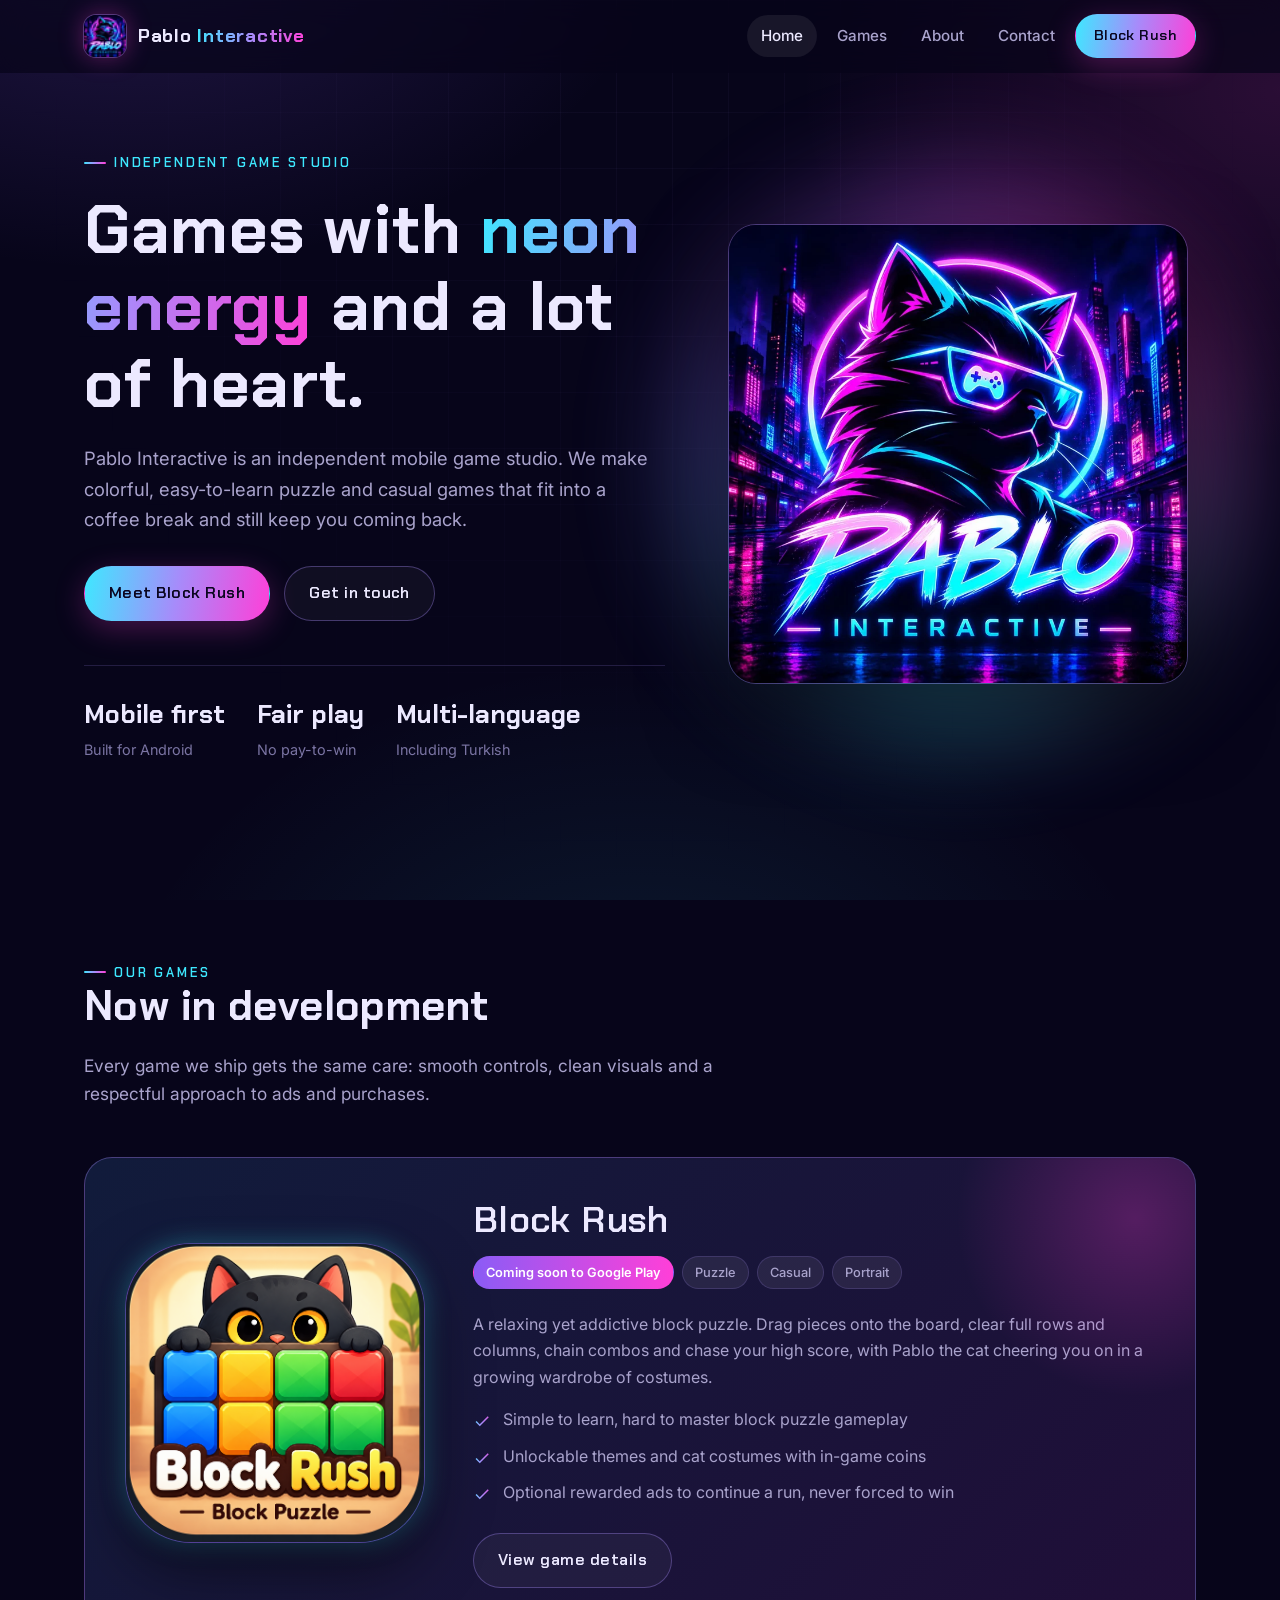
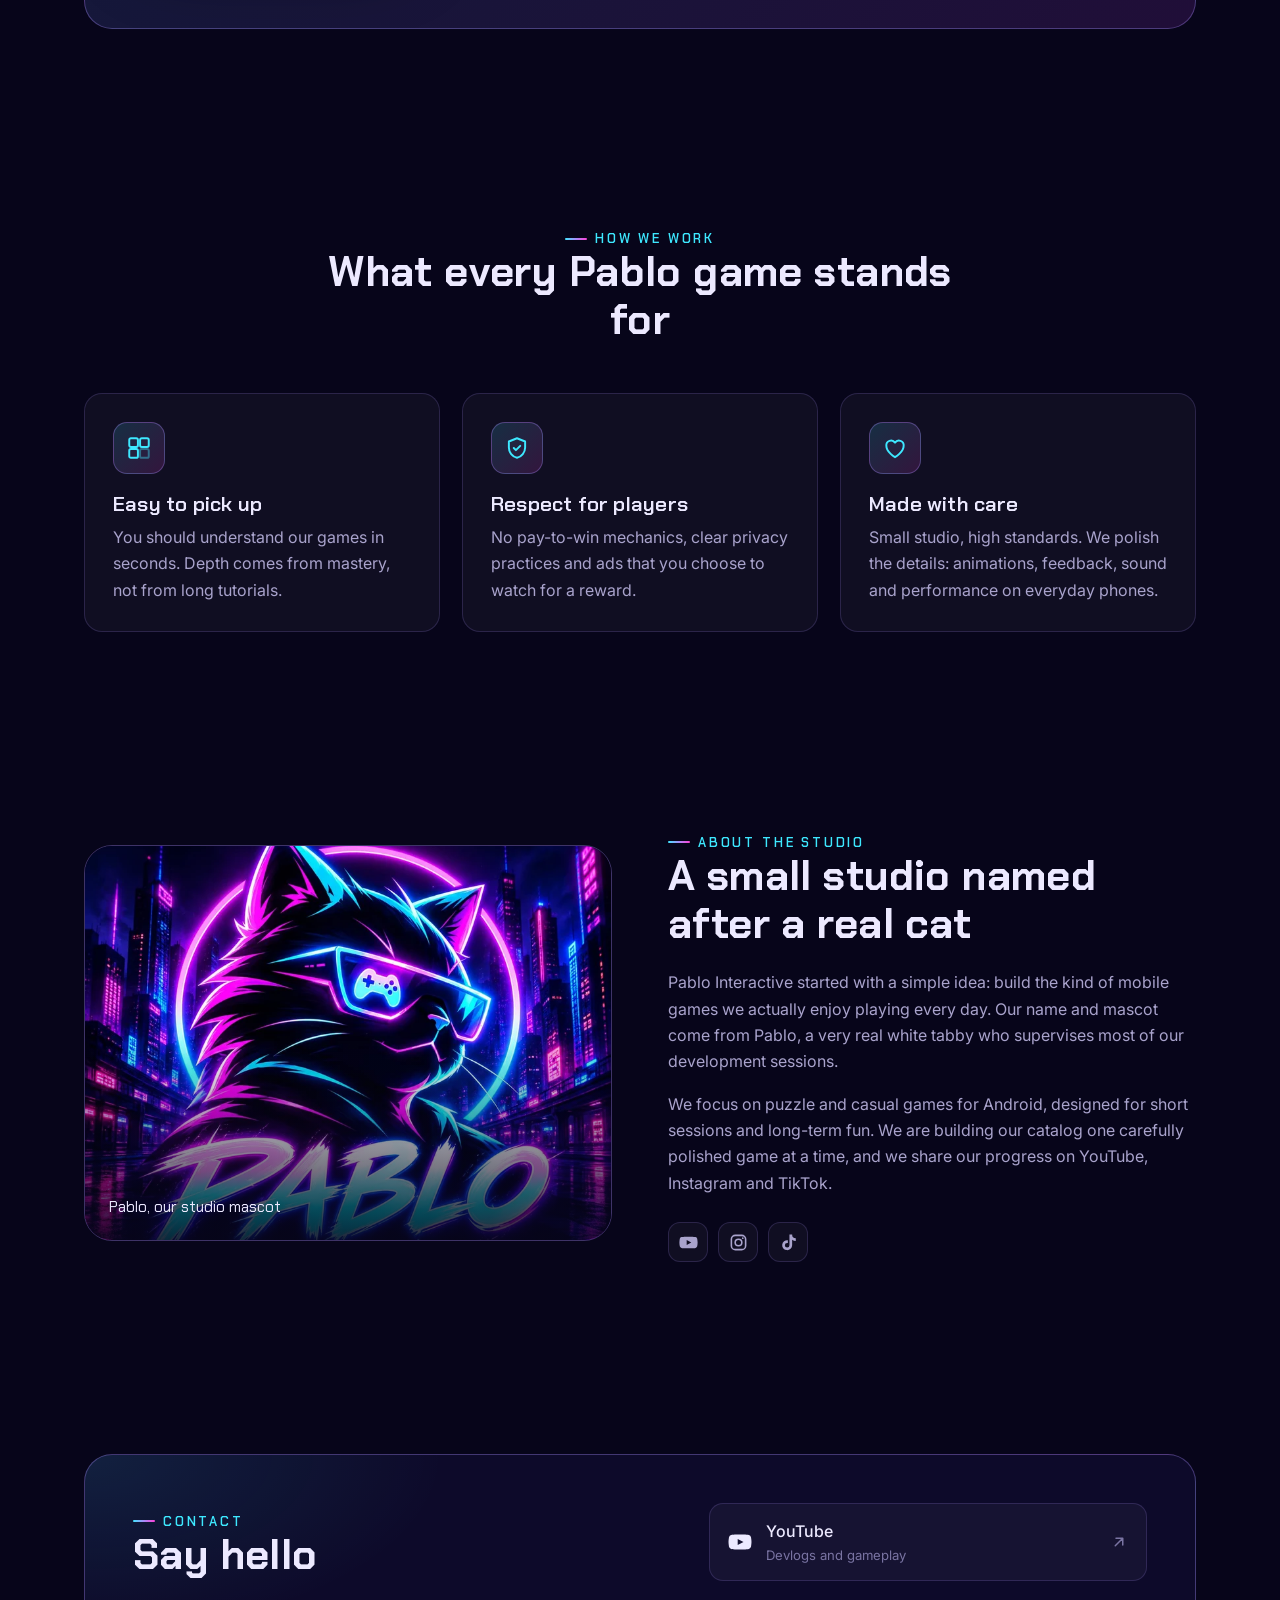
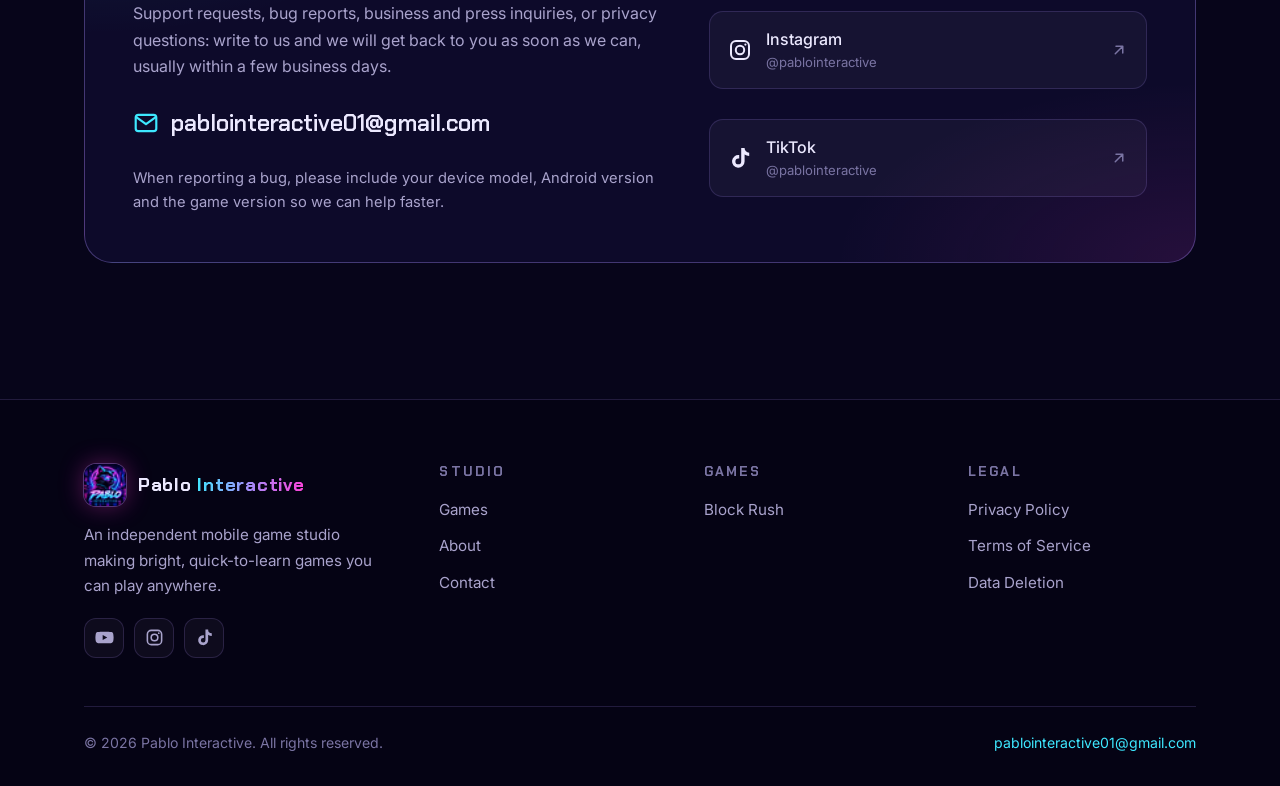
==== index.html @ 19eb213b "Add files via upload" ====
<!doctype html>
<html lang="en">
<head>
<meta charset="utf-8">
<meta name="viewport" content="width=device-width, initial-scale=1">
<title>Pablo Interactive | Independent Mobile Game Studio</title>
<meta name="description" content="Pablo Interactive is an independent mobile game studio making colorful, easy-to-learn puzzle and casual games for Android, including Block Rush.">
<meta name="author" content="Pablo Interactive">
<meta name="theme-color" content="#07051a">
<link rel="canonical" href="https://pablo-interactive.github.io/">
<meta property="og:type" content="website">
<meta property="og:site_name" content="Pablo Interactive">
<meta property="og:title" content="Pablo Interactive | Independent Mobile Game Studio">
<meta property="og:description" content="Pablo Interactive is an independent mobile game studio making colorful, easy-to-learn puzzle and casual games for Android, including Block Rush.">
<meta property="og:url" content="https://pablo-interactive.github.io/">
<meta property="og:image" content="https://pablo-interactive.github.io/img/og-image.jpg">
<meta name="twitter:card" content="summary_large_image">
<meta name="twitter:title" content="Pablo Interactive | Independent Mobile Game Studio">
<meta name="twitter:description" content="Pablo Interactive is an independent mobile game studio making colorful, easy-to-learn puzzle and casual games for Android, including Block Rush.">
<meta name="twitter:image" content="https://pablo-interactive.github.io/img/og-image.jpg">
<link rel="icon" type="image/png" sizes="32x32" href="img/favicon-32.png">
<link rel="apple-touch-icon" href="img/apple-touch-icon.png">
<link rel="manifest" href="site.webmanifest">
<link rel="preconnect" href="https://fonts.googleapis.com">
<link rel="preconnect" href="https://fonts.gstatic.com" crossorigin>
<link href="https://fonts.googleapis.com/css2?family=Chakra+Petch:wght@500;600;700&family=Inter:wght@400;500;600&display=swap" rel="stylesheet">
<link rel="stylesheet" href="css/style.css">
</head>
<body>
<a class="skip-link" href="#main">Skip to content</a>
<header class="site-header">
  <nav class="container nav" aria-label="Main">
    <a class="brand" href="index.html" aria-label="Pablo Interactive home">
      <img src="img/favicon-32.png" srcset="img/icon-192.png 2x" width="42" height="42" alt="">
      <span>Pablo <b>Interactive</b></span>
    </a>
    <button class="nav-toggle" type="button" aria-expanded="false" aria-controls="nav-links" aria-label="Open menu"><svg viewBox="0 0 24 24" fill="none" stroke="currentColor" stroke-width="2" stroke-linecap="round" aria-hidden="true"><path d="M4 7h16M4 12h16M4 17h16"/></svg></button>
    <ul class="nav-links" id="nav-links">
      <li><a href="index.html" aria-current="page">Home</a></li><li><a href="index.html#games">Games</a></li><li><a href="index.html#about">About</a></li><li><a href="index.html#contact">Contact</a></li><li><a class="btn btn-primary" href="block-rush.html">Block Rush</a></li>
    </ul>
  </nav>
</header>
<main id="main">
<section class="hero">
  <div class="container hero-grid">
    <div>
      <span class="eyebrow">Independent game studio</span>
      <h1>Games with <span class="gradient-text">neon energy</span> and a lot of heart.</h1>
      <p class="lead">Pablo Interactive is an independent mobile game studio. We make colorful, easy-to-learn puzzle and casual games that fit into a coffee break and still keep you coming back.</p>
      <div class="hero-actions">
        <a class="btn btn-primary" href="block-rush.html">Meet Block Rush</a>
        <a class="btn btn-ghost" href="#contact">Get in touch</a>
      </div>
      <div class="hero-stats">
        <div><strong>Mobile first</strong><span>Built for Android</span></div>
        <div><strong>Fair play</strong><span>No pay-to-win</span></div>
        <div><strong>Multi-language</strong><span>Including Turkish</span></div>
      </div>
    </div>
    <div class="hero-art">
      <picture>
        <source srcset="img/logo.webp" type="image/webp">
        <img src="img/logo.jpg" alt="Pablo Interactive logo: a neon cat wearing gaming glasses" width="800" height="800" fetchpriority="high">
      </picture>
    </div>
  </div>
</section>

<section id="games">
  <div class="container">
    <div class="section-head reveal">
      <span class="eyebrow">Our games</span>
      <h2>Now in development</h2>
      <p>Every game we ship gets the same care: smooth controls, clean visuals and a respectful approach to ads and purchases.</p>
    </div>
    <article class="game-feature reveal">
      <div class="game-icon">
  <div class="fallback" aria-hidden="true"><i></i><i></i><i></i><i></i><i></i><i></i><i></i><i></i><i></i></div>
  <img src="img/block-rush-icon.png" alt="Block Rush app icon" width="512" height="512" loading="lazy">
</div>
      <div>
        <h3 style="font-size:clamp(1.7rem,3.4vw,2.3rem);margin:0">Block Rush</h3>
        <div class="tag-row">
          <span class="tag soon">Coming soon to Google Play</span>
          <span class="tag">Puzzle</span>
          <span class="tag">Casual</span>
          <span class="tag">Portrait</span>
        </div>
        <p class="muted">A relaxing yet addictive block puzzle. Drag pieces onto the board, clear full rows and columns, chain combos and chase your high score, with Pablo the cat cheering you on in a growing wardrobe of costumes.</p>
        <ul class="check-list">
          <li>Simple to learn, hard to master block puzzle gameplay</li>
          <li>Unlockable themes and cat costumes with in-game coins</li>
          <li>Optional rewarded ads to continue a run, never forced to win</li>
        </ul>
        <a class="btn btn-ghost" href="block-rush.html">View game details</a>
      </div>
    </article>
  </div>
</section>

<section>
  <div class="container">
    <div class="section-head center reveal">
      <span class="eyebrow">How we work</span>
      <h2>What every Pablo game stands for</h2>
    </div>
    <div class="grid-3">
      <div class="card reveal">
        <div class="icon-badge"><svg viewBox="0 0 24 24" fill="none" stroke="currentColor" stroke-width="1.8" stroke-linejoin="round" aria-hidden="true"><rect x="3" y="3" width="8" height="8" rx="1.5"/><rect x="13" y="3" width="8" height="8" rx="1.5"/><rect x="3" y="13" width="8" height="8" rx="1.5"/><rect x="13" y="13" width="8" height="8" rx="1.5" opacity=".4"/></svg></div>
        <h3>Easy to pick up</h3>
        <p>You should understand our games in seconds. Depth comes from mastery, not from long tutorials.</p>
      </div>
      <div class="card reveal">
        <div class="icon-badge"><svg viewBox="0 0 24 24" fill="none" stroke="currentColor" stroke-width="1.8" stroke-linecap="round" stroke-linejoin="round" aria-hidden="true"><path d="M12 3 4.5 6v5.5c0 4.6 3.2 8.4 7.5 9.5 4.3-1.1 7.5-4.9 7.5-9.5V6L12 3Z"/><path d="m9 12 2 2 4-4"/></svg></div>
        <h3>Respect for players</h3>
        <p>No pay-to-win mechanics, clear privacy practices and ads that you choose to watch for a reward.</p>
      </div>
      <div class="card reveal">
        <div class="icon-badge"><svg viewBox="0 0 24 24" fill="none" stroke="currentColor" stroke-width="1.8" stroke-linejoin="round" aria-hidden="true"><path d="M12 20.5s-8-4.6-8-10.6A4.4 4.4 0 0 1 12 7a4.4 4.4 0 0 1 8 2.9c0 6-8 10.6-8 10.6Z"/></svg></div>
        <h3>Made with care</h3>
        <p>Small studio, high standards. We polish the details: animations, feedback, sound and performance on everyday phones.</p>
      </div>
    </div>
  </div>
</section>

<section id="about">
  <div class="container about-grid">
    <figure class="about-visual reveal" style="margin:0">
      <picture>
        <source srcset="img/logo.webp" type="image/webp">
        <img src="img/logo.jpg" alt="" width="800" height="800" loading="lazy">
      </picture>
      <figcaption>Pablo, our studio mascot</figcaption>
    </figure>
    <div class="reveal">
      <span class="eyebrow">About the studio</span>
      <h2>A small studio named after a real cat</h2>
      <p class="muted">Pablo Interactive started with a simple idea: build the kind of mobile games we actually enjoy playing every day. Our name and mascot come from Pablo, a very real white tabby who supervises most of our development sessions.</p>
      <p class="muted">We focus on puzzle and casual games for Android, designed for short sessions and long-term fun. We are building our catalog one carefully polished game at a time, and we share our progress on YouTube, Instagram and TikTok.</p>
      <div style="margin-top:26px"><div class="social-icons">
  <a href="https://www.youtube.com/channel/UC-VvONWJP3U7k78azxqZC6A" target="_blank" rel="noopener" aria-label="Pablo Interactive on YouTube"><svg viewBox="0 0 24 24" fill="currentColor" aria-hidden="true"><path d="M23 7.2a3 3 0 0 0-2.1-2.1C19 4.6 12 4.6 12 4.6s-7 0-8.9.5A3 3 0 0 0 1 7.2 31 31 0 0 0 .5 12 31 31 0 0 0 1 16.8a3 3 0 0 0 2.1 2.1c1.9.5 8.9.5 8.9.5s7 0 8.9-.5a3 3 0 0 0 2.1-2.1 31 31 0 0 0 .5-4.8 31 31 0 0 0-.5-4.8ZM9.7 15.1V8.9l5.8 3.1-5.8 3.1Z"/></svg></a>
  <a href="https://www.instagram.com/pablointeractive" target="_blank" rel="noopener" aria-label="Pablo Interactive on Instagram"><svg viewBox="0 0 24 24" fill="none" stroke="currentColor" stroke-width="2" aria-hidden="true"><rect x="3" y="3" width="18" height="18" rx="5"/><circle cx="12" cy="12" r="4.2"/><circle cx="17.4" cy="6.6" r="1.1" fill="currentColor" stroke="none"/></svg></a>
  <a href="https://www.tiktok.com/@pablointeractive" target="_blank" rel="noopener" aria-label="Pablo Interactive on TikTok"><svg viewBox="0 0 24 24" fill="currentColor" aria-hidden="true"><path d="M16.6 2h-3.4v13.4a2.9 2.9 0 1 1-2.9-2.9c.3 0 .6 0 .9.1V9.1a6.3 6.3 0 1 0 5.4 6.3V8.6a8 8 0 0 0 4.6 1.5V6.7a4.6 4.6 0 0 1-4.6-4.7Z"/></svg></a>
</div></div>
    </div>
  </div>
</section>

<section id="contact">
  <div class="container">
    <div class="contact-panel reveal">
      <div>
        <span class="eyebrow">Contact</span>
        <h2>Say hello</h2>
        <p class="muted">Support requests, bug reports, business and press inquiries, or privacy questions: write to us and we will get back to you as soon as we can, usually within a few business days.</p>
        <a class="contact-email" href="mailto:pablointeractive01@gmail.com"><svg viewBox="0 0 24 24" fill="none" stroke="currentColor" stroke-width="2" stroke-linecap="round" stroke-linejoin="round" aria-hidden="true"><rect x="2.5" y="4.5" width="19" height="15" rx="2.5"/><path d="m3 6.5 9 6.5 9-6.5"/></svg>pablointeractive01@gmail.com</a>
        <p class="muted" style="font-size:.92rem;margin:0">When reporting a bug, please include your device model, Android version and the game version so we can help faster.</p>
      </div>
      <ul class="social-list">
        <li><a class="social-link" href="https://www.youtube.com/channel/UC-VvONWJP3U7k78azxqZC6A" target="_blank" rel="noopener"><svg viewBox="0 0 24 24" fill="currentColor" aria-hidden="true"><path d="M23 7.2a3 3 0 0 0-2.1-2.1C19 4.6 12 4.6 12 4.6s-7 0-8.9.5A3 3 0 0 0 1 7.2 31 31 0 0 0 .5 12 31 31 0 0 0 1 16.8a3 3 0 0 0 2.1 2.1c1.9.5 8.9.5 8.9.5s7 0 8.9-.5a3 3 0 0 0 2.1-2.1 31 31 0 0 0 .5-4.8 31 31 0 0 0-.5-4.8ZM9.7 15.1V8.9l5.8 3.1-5.8 3.1Z"/></svg><span>YouTube<small>Devlogs and gameplay</small></span><svg class="arrow" viewBox="0 0 24 24" fill="none" stroke="currentColor" stroke-width="2" stroke-linecap="round" stroke-linejoin="round" aria-hidden="true"><path d="M7 17 17 7M8 7h9v9"/></svg></a></li>
        <li><a class="social-link" href="https://www.instagram.com/pablointeractive" target="_blank" rel="noopener"><svg viewBox="0 0 24 24" fill="none" stroke="currentColor" stroke-width="2" aria-hidden="true"><rect x="3" y="3" width="18" height="18" rx="5"/><circle cx="12" cy="12" r="4.2"/><circle cx="17.4" cy="6.6" r="1.1" fill="currentColor" stroke="none"/></svg><span>Instagram<small>@pablointeractive</small></span><svg class="arrow" viewBox="0 0 24 24" fill="none" stroke="currentColor" stroke-width="2" stroke-linecap="round" stroke-linejoin="round" aria-hidden="true"><path d="M7 17 17 7M8 7h9v9"/></svg></a></li>
        <li><a class="social-link" href="https://www.tiktok.com/@pablointeractive" target="_blank" rel="noopener"><svg viewBox="0 0 24 24" fill="currentColor" aria-hidden="true"><path d="M16.6 2h-3.4v13.4a2.9 2.9 0 1 1-2.9-2.9c.3 0 .6 0 .9.1V9.1a6.3 6.3 0 1 0 5.4 6.3V8.6a8 8 0 0 0 4.6 1.5V6.7a4.6 4.6 0 0 1-4.6-4.7Z"/></svg><span>TikTok<small>@pablointeractive</small></span><svg class="arrow" viewBox="0 0 24 24" fill="none" stroke="currentColor" stroke-width="2" stroke-linecap="round" stroke-linejoin="round" aria-hidden="true"><path d="M7 17 17 7M8 7h9v9"/></svg></a></li>
      </ul>
    </div>
  </div>
</section>
</main>
<footer class="site-footer">
  <div class="container">
    <div class="footer-grid">
      <div class="footer-brand">
        <a class="brand" href="index.html">
          <img src="img/favicon-32.png" srcset="img/icon-192.png 2x" width="42" height="42" alt="">
          <span>Pablo <b>Interactive</b></span>
        </a>
        <p>An independent mobile game studio making bright, quick-to-learn games you can play anywhere.</p>
        <div class="social-icons">
  <a href="https://www.youtube.com/channel/UC-VvONWJP3U7k78azxqZC6A" target="_blank" rel="noopener" aria-label="Pablo Interactive on YouTube"><svg viewBox="0 0 24 24" fill="currentColor" aria-hidden="true"><path d="M23 7.2a3 3 0 0 0-2.1-2.1C19 4.6 12 4.6 12 4.6s-7 0-8.9.5A3 3 0 0 0 1 7.2 31 31 0 0 0 .5 12 31 31 0 0 0 1 16.8a3 3 0 0 0 2.1 2.1c1.9.5 8.9.5 8.9.5s7 0 8.9-.5a3 3 0 0 0 2.1-2.1 31 31 0 0 0 .5-4.8 31 31 0 0 0-.5-4.8ZM9.7 15.1V8.9l5.8 3.1-5.8 3.1Z"/></svg></a>
  <a href="https://www.instagram.com/pablointeractive" target="_blank" rel="noopener" aria-label="Pablo Interactive on Instagram"><svg viewBox="0 0 24 24" fill="none" stroke="currentColor" stroke-width="2" aria-hidden="true"><rect x="3" y="3" width="18" height="18" rx="5"/><circle cx="12" cy="12" r="4.2"/><circle cx="17.4" cy="6.6" r="1.1" fill="currentColor" stroke="none"/></svg></a>
  <a href="https://www.tiktok.com/@pablointeractive" target="_blank" rel="noopener" aria-label="Pablo Interactive on TikTok"><svg viewBox="0 0 24 24" fill="currentColor" aria-hidden="true"><path d="M16.6 2h-3.4v13.4a2.9 2.9 0 1 1-2.9-2.9c.3 0 .6 0 .9.1V9.1a6.3 6.3 0 1 0 5.4 6.3V8.6a8 8 0 0 0 4.6 1.5V6.7a4.6 4.6 0 0 1-4.6-4.7Z"/></svg></a>
</div>
      </div>
      <div>
        <h4>Studio</h4>
        <ul>
          <li><a href="index.html#games">Games</a></li>
          <li><a href="index.html#about">About</a></li>
          <li><a href="index.html#contact">Contact</a></li>
        </ul>
      </div>
      <div>
        <h4>Games</h4>
        <ul>
          <li><a href="block-rush.html">Block Rush</a></li>
        </ul>
      </div>
      <div>
        <h4>Legal</h4>
        <ul>
          <li><a href="privacy-policy.html">Privacy Policy</a></li>
          <li><a href="terms.html">Terms of Service</a></li>
          <li><a href="data-deletion.html">Data Deletion</a></li>
        </ul>
      </div>
    </div>
    <div class="footer-bottom">
      <span>&copy; <span data-year>2026</span> Pablo Interactive. All rights reserved.</span>
      <a href="mailto:pablointeractive01@gmail.com">pablointeractive01@gmail.com</a>
    </div>
  </div>
</footer>
<script src="js/main.js" defer></script>
</body>
</html>
---- css/style.css ----
/* ==========================================================================
   Pablo Interactive — main stylesheet
   ========================================================================== */

:root {
  --bg: #07051a;
  --bg-2: #0d0a2a;
  --surface: rgba(255, 255, 255, 0.04);
  --surface-2: rgba(255, 255, 255, 0.07);
  --border: rgba(167, 139, 250, 0.18);
  --border-strong: rgba(167, 139, 250, 0.35);
  --text: #ece9ff;
  --text-muted: #a9a3cc;
  --text-dim: #7a74a3;
  --cyan: #3ee8ff;
  --magenta: #ff3fd8;
  --violet: #8b5cf6;
  --grad: linear-gradient(100deg, var(--cyan) 0%, #a78bfa 50%, var(--magenta) 100%);
  --glow-cyan: 0 0 24px rgba(62, 232, 255, 0.35);
  --glow-magenta: 0 0 24px rgba(255, 63, 216, 0.35);
  --radius: 18px;
  --radius-sm: 10px;
  --max: 1160px;
  --font-display: "Chakra Petch", "Segoe UI", system-ui, sans-serif;
  --font-body: "Inter", "Segoe UI", system-ui, -apple-system, sans-serif;
}

*,
*::before,
*::after { box-sizing: border-box; }

html { scroll-behavior: smooth; -webkit-text-size-adjust: 100%; }

body {
  margin: 0;
  background: var(--bg);
  color: var(--text);
  font-family: var(--font-body);
  font-size: 16px;
  line-height: 1.65;
  -webkit-font-smoothing: antialiased;
  overflow-x: hidden;
}
html { overflow-x: hidden; }
@supports (overflow: clip) { html, body { overflow-x: clip; } }
.hero, #about { overflow-x: clip; }

/* Ambient background */
body::before {
  content: "";
  position: fixed;
  inset: 0;
  z-index: -2;
  background:
    radial-gradient(900px 600px at 10% -10%, rgba(139, 92, 246, 0.22), transparent 60%),
    radial-gradient(800px 600px at 100% 10%, rgba(255, 63, 216, 0.14), transparent 60%),
    radial-gradient(900px 700px at 50% 120%, rgba(62, 232, 255, 0.10), transparent 60%),
    var(--bg);
}
body::after {
  content: "";
  position: fixed;
  inset: 0;
  z-index: -1;
  pointer-events: none;
  background-image:
    linear-gradient(rgba(167, 139, 250, 0.05) 1px, transparent 1px),
    linear-gradient(90deg, rgba(167, 139, 250, 0.05) 1px, transparent 1px);
  background-size: 56px 56px;
  mask-image: radial-gradient(ellipse at 50% 0%, #000 0%, transparent 70%);
  -webkit-mask-image: radial-gradient(ellipse at 50% 0%, #000 0%, transparent 70%);
}

img { max-width: 100%; height: auto; display: block; }
a { color: var(--cyan); text-decoration: none; transition: color .2s; }
a:hover { color: #fff; }
::selection { background: var(--magenta); color: #fff; }

:focus-visible {
  outline: 2px solid var(--cyan);
  outline-offset: 3px;
  border-radius: 6px;
}

.container {
  width: 100%;
  max-width: var(--max);
  margin: 0 auto;
  padding: 0 24px;
}

.skip-link {
  position: absolute;
  left: 16px;
  top: -60px;
  z-index: 100;
  padding: 10px 16px;
  background: var(--cyan);
  color: #000;
  border-radius: 8px;
  font-weight: 600;
}
.skip-link:focus { top: 12px; color: #000; }

/* ---------------- Header ---------------- */
.site-header {
  position: sticky;
  top: 0;
  z-index: 50;
  backdrop-filter: blur(14px);
  -webkit-backdrop-filter: blur(14px);
  background: rgba(7, 5, 26, 0.72);
  border-bottom: 1px solid transparent;
  transition: border-color .3s, background .3s;
}
.site-header.scrolled { border-bottom-color: var(--border); background: rgba(7, 5, 26, 0.88); }

.nav {
  display: flex;
  align-items: center;
  justify-content: space-between;
  height: 72px;
  gap: 16px;
}

.brand {
  display: flex;
  align-items: center;
  gap: 12px;
  color: var(--text);
  font-family: var(--font-display);
  font-weight: 700;
  font-size: 1.15rem;
  letter-spacing: .04em;
}
.brand:hover { color: var(--text); }
.brand img {
  width: 42px;
  height: 42px;
  border-radius: 12px;
  box-shadow: 0 0 0 1px var(--border-strong), var(--glow-magenta);
}
.brand span b { font-weight: 700; background: var(--grad); -webkit-background-clip: text; background-clip: text; color: transparent; }

.nav-links {
  display: flex;
  align-items: center;
  gap: 6px;
  list-style: none;
  margin: 0;
  padding: 0;
}
.nav-links a {
  display: block;
  padding: 8px 14px;
  border-radius: 999px;
  color: var(--text-muted);
  font-weight: 500;
  font-size: .95rem;
}
.nav-links a:hover,
.nav-links a[aria-current="page"] { color: var(--text); background: var(--surface-2); }

.nav-toggle {
  display: none;
  width: 44px;
  height: 44px;
  border: 1px solid var(--border);
  border-radius: 12px;
  background: var(--surface);
  color: var(--text);
  cursor: pointer;
  align-items: center;
  justify-content: center;
}
.nav-toggle svg { width: 22px; height: 22px; }

@media (max-width: 820px) {
  .nav-toggle { display: inline-flex; }
  .nav-links {
    position: absolute;
    top: 72px;
    left: 0;
    right: 0;
    flex-direction: column;
    align-items: stretch;
    gap: 2px;
    padding: 12px 16px 20px;
    background: rgba(7, 5, 26, 0.97);
    border-bottom: 1px solid var(--border);
    display: none;
  }
  .nav-links.open { display: flex; }
  .nav-links a { padding: 12px 16px; border-radius: 12px; }
  .nav-links .btn { margin-top: 8px; justify-content: center; }
}

/* ---------------- Buttons ---------------- */
.btn {
  display: inline-flex;
  align-items: center;
  gap: 10px;
  padding: 13px 24px;
  border-radius: 999px;
  font-family: var(--font-display);
  font-weight: 600;
  font-size: 1rem;
  letter-spacing: .03em;
  border: 1px solid transparent;
  cursor: pointer;
  transition: transform .2s, box-shadow .2s, background .2s, color .2s;
  white-space: nowrap;
}
.btn svg { width: 18px; height: 18px; flex: none; }
.btn-primary {
  background: var(--grad);
  color: #0b0620;
  box-shadow: 0 8px 30px rgba(255, 63, 216, 0.25);
}
.btn-primary:hover { color: #0b0620; transform: translateY(-2px); box-shadow: 0 12px 38px rgba(62, 232, 255, 0.35); }
.btn-ghost {
  background: var(--surface);
  color: var(--text);
  border-color: var(--border-strong);
}
.btn-ghost:hover { color: #fff; background: var(--surface-2); border-color: var(--cyan); }
.nav-links a.btn-primary { padding: 9px 18px; font-size: .9rem; color: #0b0620; font-weight: 600; }
.nav-links a.btn-primary:hover { background: var(--grad); color: #0b0620; }

/* ---------------- Typography helpers ---------------- */
.eyebrow {
  display: inline-flex;
  align-items: center;
  gap: 8px;
  font-family: var(--font-display);
  font-size: .8rem;
  font-weight: 600;
  letter-spacing: .22em;
  text-transform: uppercase;
  color: var(--cyan);
}
.eyebrow::before {
  content: "";
  width: 22px;
  height: 2px;
  background: var(--grad);
  border-radius: 2px;
}
h1, h2, h3, h4 {
  font-family: var(--font-display);
  line-height: 1.15;
  margin: 0 0 .5em;
  letter-spacing: .01em;
}
h1 { font-size: clamp(2.3rem, 5.6vw, 4.2rem); font-weight: 700; }
h2 { font-size: clamp(1.8rem, 3.6vw, 2.6rem); font-weight: 700; }
h3 { font-size: 1.3rem; font-weight: 600; }
p { margin: 0 0 1em; }
.gradient-text { background: var(--grad); -webkit-background-clip: text; background-clip: text; color: transparent; }
.lead { font-size: 1.15rem; color: var(--text-muted); max-width: 620px; }
.muted { color: var(--text-muted); }

section { padding: 96px 0; }
.section-head { max-width: 680px; margin-bottom: 48px; }
.section-head.center { margin-left: auto; margin-right: auto; text-align: center; }
.section-head.center .eyebrow { justify-content: center; }
.section-head p { color: var(--text-muted); font-size: 1.08rem; }

/* ---------------- Hero ---------------- */
.hero { padding: 72px 0 96px; position: relative; }
.hero-grid {
  display: grid;
  grid-template-columns: 1.1fr 0.9fr;
  align-items: center;
  gap: 56px;
}
.hero h1 { margin: 18px 0 20px; }
.hero-actions { display: flex; flex-wrap: wrap; gap: 14px; margin-top: 32px; }
.hero-art { position: relative; justify-self: center; width: 100%; max-width: 460px; }
.hero-art::before {
  content: "";
  position: absolute;
  inset: -8%;
  border-radius: 50%;
  background: conic-gradient(from 180deg, var(--cyan), var(--violet), var(--magenta), var(--cyan));
  filter: blur(60px);
  opacity: .45;
  z-index: -1;
  animation: spin 18s linear infinite;
}
.hero-art img {
  width: 100%;
  aspect-ratio: 1;
  object-fit: cover;
  border-radius: 28px;
  border: 1px solid var(--border-strong);
  box-shadow: 0 30px 80px rgba(0, 0, 0, 0.55);
  animation: float 7s ease-in-out infinite;
}
.hero-stats {
  display: flex;
  flex-wrap: wrap;
  gap: 32px;
  margin-top: 44px;
  padding-top: 28px;
  border-top: 1px solid var(--border);
}
.hero-stats div strong {
  display: block;
  font-family: var(--font-display);
  font-size: 1.6rem;
  color: var(--text);
}
.hero-stats div span { font-size: .9rem; color: var(--text-dim); }

@keyframes float { 0%, 100% { transform: translateY(0); } 50% { transform: translateY(-14px); } }
@keyframes spin { to { transform: rotate(360deg); } }

@media (max-width: 900px) {
  .hero { padding-top: 40px; }
  .hero-grid { grid-template-columns: 1fr; gap: 48px; }
  .hero-art { order: -1; max-width: 340px; }
}

/* ---------------- Cards ---------------- */
.card {
  background: var(--surface);
  border: 1px solid var(--border);
  border-radius: var(--radius);
  padding: 28px;
  transition: transform .25s, border-color .25s, background .25s;
}
.card:hover { transform: translateY(-4px); border-color: var(--border-strong); background: var(--surface-2); }

.grid-3 { display: grid; grid-template-columns: repeat(3, 1fr); gap: 22px; }
.grid-2 { display: grid; grid-template-columns: repeat(2, 1fr); gap: 22px; }
@media (max-width: 900px) { .grid-3 { grid-template-columns: 1fr 1fr; } }
@media (max-width: 640px) { .grid-3, .grid-2 { grid-template-columns: 1fr; } }

.icon-badge {
  width: 52px;
  height: 52px;
  border-radius: 14px;
  display: grid;
  place-items: center;
  margin-bottom: 18px;
  background: linear-gradient(135deg, rgba(62, 232, 255, 0.15), rgba(255, 63, 216, 0.15));
  border: 1px solid var(--border-strong);
  color: var(--cyan);
}
.icon-badge svg { width: 26px; height: 26px; }
.card h3 { margin-bottom: 8px; }
.card p { color: var(--text-muted); margin: 0; }

/* ---------------- Game showcase ---------------- */
.game-feature {
  display: grid;
  grid-template-columns: 300px 1fr;
  gap: 48px;
  align-items: center;
  padding: 40px;
  border-radius: 28px;
  background:
    linear-gradient(135deg, rgba(62, 232, 255, 0.08), rgba(255, 63, 216, 0.08)),
    var(--bg-2);
  border: 1px solid var(--border-strong);
  position: relative;
  overflow: hidden;
}
.game-feature::after {
  content: "";
  position: absolute;
  right: -120px;
  top: -120px;
  width: 360px;
  height: 360px;
  border-radius: 50%;
  background: radial-gradient(circle, rgba(255, 63, 216, 0.25), transparent 70%);
  pointer-events: none;
}
.game-icon {
  position: relative;
  width: 100%;
  aspect-ratio: 1;
  border-radius: 22%;
  overflow: hidden;
  border: 1px solid var(--border-strong);
  box-shadow: 0 24px 60px rgba(0, 0, 0, 0.5), var(--glow-cyan);
  background: linear-gradient(135deg, #2a1660, #0f2a5a);
}
.game-icon img { width: 100%; height: 100%; object-fit: cover; }
.game-icon .fallback {
  position: absolute;
  inset: 0;
  display: grid;
  grid-template-columns: repeat(3, 1fr);
  gap: 8%;
  padding: 18%;
}
.game-icon .fallback i {
  border-radius: 18%;
  box-shadow: inset 0 -6px 0 rgba(0, 0, 0, 0.25), inset 0 4px 0 rgba(255, 255, 255, 0.25);
}
.game-icon .fallback i:nth-child(1) { background: var(--cyan); }
.game-icon .fallback i:nth-child(2) { background: var(--magenta); }
.game-icon .fallback i:nth-child(3) { background: #ffd23f; }
.game-icon .fallback i:nth-child(4) { background: #8b5cf6; }
.game-icon .fallback i:nth-child(5) { background: transparent; box-shadow: none; }
.game-icon .fallback i:nth-child(6) { background: var(--cyan); }
.game-icon .fallback i:nth-child(7) { background: #4ade80; }
.game-icon .fallback i:nth-child(8) { background: #ff7a3f; }
.game-icon .fallback i:nth-child(9) { background: var(--magenta); }

.tag-row { display: flex; flex-wrap: wrap; gap: 8px; margin: 16px 0 22px; }
.tag {
  padding: 5px 12px;
  border-radius: 999px;
  font-size: .8rem;
  font-weight: 500;
  color: var(--text-muted);
  background: var(--surface-2);
  border: 1px solid var(--border);
}
.tag.live { color: #0b0620; background: var(--cyan); border-color: transparent; font-weight: 600; }
.tag.soon { color: #fff; background: linear-gradient(90deg, var(--violet), var(--magenta)); border-color: transparent; font-weight: 600; }

@media (max-width: 820px) {
  .game-feature { grid-template-columns: 1fr; padding: 28px; gap: 28px; text-align: left; }
  .game-icon { max-width: 220px; }
}

/* ---------------- Feature list ---------------- */
.check-list { list-style: none; padding: 0; margin: 0 0 28px; display: grid; gap: 10px; }
.check-list li { position: relative; padding-left: 30px; color: var(--text-muted); }
.check-list li::before {
  content: "";
  position: absolute;
  left: 0;
  top: 6px;
  width: 18px;
  height: 18px;
  border-radius: 6px;
  background: var(--grad);
  -webkit-mask: url("data:image/svg+xml,%3Csvg xmlns='http://www.w3.org/2000/svg' viewBox='0 0 24 24'%3E%3Cpath d='M9 16.2 4.8 12l-1.4 1.4L9 19 21 7l-1.4-1.4z'/%3E%3C/svg%3E") center / contain no-repeat;
          mask: url("data:image/svg+xml,%3Csvg xmlns='http://www.w3.org/2000/svg' viewBox='0 0 24 24'%3E%3Cpath d='M9 16.2 4.8 12l-1.4 1.4L9 19 21 7l-1.4-1.4z'/%3E%3C/svg%3E") center / contain no-repeat;
}

/* ---------------- About ---------------- */
.about-grid { display: grid; grid-template-columns: 1fr 1fr; gap: 56px; align-items: center; }
.about-visual {
  position: relative;
  border-radius: 28px;
  overflow: hidden;
  border: 1px solid var(--border-strong);
}
.about-visual img { width: 100%; aspect-ratio: 4 / 3; object-fit: cover; object-position: center 30%; }
.about-visual::after {
  content: "";
  position: absolute;
  inset: 0;
  background: linear-gradient(180deg, transparent 50%, rgba(7, 5, 26, 0.85));
}
.about-visual figcaption {
  position: absolute;
  left: 24px;
  bottom: 20px;
  z-index: 1;
  font-family: var(--font-display);
  font-size: .95rem;
  color: var(--text);
}
@media (max-width: 900px) { .about-grid { grid-template-columns: 1fr; gap: 36px; } }

/* ---------------- Contact / social ---------------- */
.contact-panel {
  display: grid;
  grid-template-columns: 1.1fr 0.9fr;
  gap: 40px;
  padding: 48px;
  border-radius: 28px;
  border: 1px solid var(--border-strong);
  background:
    radial-gradient(600px 300px at 0% 0%, rgba(62, 232, 255, 0.10), transparent 60%),
    radial-gradient(600px 300px at 100% 100%, rgba(255, 63, 216, 0.10), transparent 60%),
    var(--bg-2);
}
@media (max-width: 860px) { .contact-panel { grid-template-columns: 1fr; padding: 28px; } }

.contact-email {
  display: inline-flex;
  align-items: center;
  gap: 12px;
  font-family: var(--font-display);
  font-size: clamp(1.05rem, 2.6vw, 1.45rem);
  font-weight: 600;
  color: var(--text);
  word-break: break-all;
  margin: 8px 0 24px;
}
.contact-email:hover { color: var(--cyan); }
.contact-email svg { width: 26px; height: 26px; flex: none; color: var(--cyan); }

.social-list { display: grid; gap: 12px; list-style: none; margin: 0; padding: 0; }
.social-link {
  display: flex;
  align-items: center;
  gap: 14px;
  padding: 14px 18px;
  border-radius: 14px;
  background: var(--surface);
  border: 1px solid var(--border);
  color: var(--text);
  font-weight: 500;
  transition: border-color .2s, background .2s, transform .2s;
}
.social-link:hover { color: var(--text); border-color: var(--cyan); background: var(--surface-2); transform: translateX(4px); }
.social-link svg { width: 24px; height: 24px; flex: none; }
.social-link small { display: block; color: var(--text-dim); font-size: .82rem; font-weight: 400; }
.social-link .arrow { margin-left: auto; color: var(--text-dim); width: 18px; height: 18px; }

.social-icons { display: flex; gap: 10px; }
.social-icons a {
  width: 40px;
  height: 40px;
  border-radius: 12px;
  display: grid;
  place-items: center;
  background: var(--surface);
  border: 1px solid var(--border);
  color: var(--text-muted);
  transition: color .2s, border-color .2s, transform .2s;
}
.social-icons a:hover { color: var(--cyan); border-color: var(--cyan); transform: translateY(-2px); }
.social-icons svg { width: 19px; height: 19px; }

/* ---------------- Footer ---------------- */
.site-footer {
  border-top: 1px solid var(--border);
  padding: 64px 0 32px;
  margin-top: 40px;
  background: rgba(5, 3, 18, 0.6);
}
.footer-grid {
  display: grid;
  grid-template-columns: 1.4fr 1fr 1fr 1fr;
  gap: 36px;
}
.footer-grid h4 {
  font-size: .85rem;
  letter-spacing: .16em;
  text-transform: uppercase;
  color: var(--text-dim);
  margin-bottom: 16px;
}
.footer-grid ul { list-style: none; padding: 0; margin: 0; display: grid; gap: 10px; }
.footer-grid ul a { color: var(--text-muted); font-size: .95rem; }
.footer-grid ul a:hover { color: var(--cyan); }
.footer-brand p { color: var(--text-muted); font-size: .95rem; margin: 16px 0 20px; max-width: 300px; }
.footer-bottom {
  display: flex;
  flex-wrap: wrap;
  justify-content: space-between;
  gap: 12px;
  margin-top: 48px;
  padding-top: 24px;
  border-top: 1px solid var(--border);
  font-size: .88rem;
  color: var(--text-dim);
}
@media (max-width: 860px) { .footer-grid { grid-template-columns: 1fr 1fr; } .footer-brand { grid-column: 1 / -1; } }

/* ---------------- Page hero (inner pages) ---------------- */
.page-hero { padding: 64px 0 40px; }
.page-hero h1 { font-size: clamp(2rem, 4.6vw, 3.2rem); margin-top: 14px; }
.breadcrumb { font-size: .88rem; color: var(--text-dim); }
.breadcrumb a { color: var(--text-muted); }
.breadcrumb a:hover { color: var(--cyan); }
.meta-row { display: flex; flex-wrap: wrap; gap: 10px 22px; margin-top: 18px; font-size: .92rem; color: var(--text-muted); }
.meta-row strong { color: var(--text); font-weight: 600; }

/* ---------------- Legal document layout ---------------- */
.legal { padding: 24px 0 80px; }
.legal-layout { display: grid; grid-template-columns: 260px 1fr; gap: 48px; align-items: start; }
.toc {
  position: sticky;
  top: 96px;
  padding: 22px;
  border-radius: var(--radius);
  background: var(--surface);
  border: 1px solid var(--border);
  max-height: calc(100vh - 120px);
  overflow-y: auto;
}
.toc h4 { font-size: .78rem; letter-spacing: .18em; text-transform: uppercase; color: var(--text-dim); margin-bottom: 12px; }
.toc ol { margin: 0; padding-left: 20px; display: grid; gap: 7px; font-size: .9rem; }
.toc ol li::marker { color: var(--text-dim); }
.toc a { color: var(--text-muted); }
.toc a:hover, .toc a.active { color: var(--cyan); }

.doc {
  min-width: 0;
  background: rgba(13, 10, 42, 0.55);
  border: 1px solid var(--border);
  border-radius: 24px;
  padding: 48px;
}
.doc h2 {
  font-size: 1.45rem;
  margin: 44px 0 14px;
  padding-top: 8px;
  scroll-margin-top: 96px;
  display: flex;
  gap: 12px;
  align-items: baseline;
}
.doc h2:first-of-type { margin-top: 0; }
.doc h2 .num { font-size: .95rem; color: var(--cyan); font-weight: 600; min-width: 28px; }
.doc h3 { font-size: 1.08rem; margin: 26px 0 10px; color: var(--text); }
.doc p, .doc li { color: #cfcaf0; }
.doc ul, .doc ol { padding-left: 22px; margin: 0 0 1em; }
.doc li { margin-bottom: 6px; }
.doc strong { color: var(--text); }
.doc a { text-decoration: underline; text-decoration-color: rgba(62, 232, 255, 0.4); text-underline-offset: 3px; word-break: break-word; }

.callout {
  padding: 18px 22px;
  border-radius: 14px;
  background: linear-gradient(135deg, rgba(62, 232, 255, 0.08), rgba(139, 92, 246, 0.08));
  border: 1px solid var(--border-strong);
  border-left: 3px solid var(--cyan);
  margin: 0 0 28px;
}
.callout p:last-child { margin-bottom: 0; }
.callout.warn { border-left-color: var(--magenta); }

.table-wrap { overflow-x: auto; margin: 0 0 1.4em; border-radius: 14px; border: 1px solid var(--border); }
table { width: 100%; border-collapse: collapse; font-size: .93rem; min-width: 560px; }
th, td { text-align: left; padding: 13px 16px; border-bottom: 1px solid var(--border); vertical-align: top; }
th { background: var(--surface-2); font-family: var(--font-display); font-weight: 600; color: var(--text); font-size: .9rem; letter-spacing: .02em; }
td { color: #cfcaf0; }
tr:last-child td { border-bottom: none; }

@media (max-width: 960px) {
  .legal-layout { grid-template-columns: 1fr; }
  .toc { position: static; max-height: none; }
}
@media (max-width: 640px) {
  .doc { padding: 26px 20px; border-radius: 18px; }
  section { padding: 72px 0; }
  .container { padding: 0 16px; }
}

/* ---------------- Steps (data deletion) ---------------- */
.steps { counter-reset: step; list-style: none; padding: 0 !important; display: grid; gap: 14px; }
.steps li {
  counter-increment: step;
  position: relative;
  padding: 18px 20px 18px 66px;
  border-radius: 14px;
  background: var(--surface);
  border: 1px solid var(--border);
  margin: 0 !important;
}
.steps li::before {
  content: counter(step);
  position: absolute;
  left: 18px;
  top: 16px;
  width: 32px;
  height: 32px;
  border-radius: 10px;
  display: grid;
  place-items: center;
  background: var(--grad);
  color: #0b0620;
  font-family: var(--font-display);
  font-weight: 700;
}

/* ---------------- 404 ---------------- */
.not-found { min-height: 70vh; display: grid; place-items: center; text-align: center; padding: 80px 0; }
.not-found .code {
  font-family: var(--font-display);
  font-size: clamp(6rem, 22vw, 11rem);
  font-weight: 700;
  line-height: 1;
  background: var(--grad);
  -webkit-background-clip: text;
  background-clip: text;
  color: transparent;
  filter: drop-shadow(0 0 30px rgba(255, 63, 216, 0.35));
}

/* ---------------- Reveal animation ---------------- */
.reveal { opacity: 0; transform: translateY(24px); transition: opacity .7s ease, transform .7s ease; }
.reveal.visible { opacity: 1; transform: none; }

@media (prefers-reduced-motion: reduce) {
  *, *::before, *::after { animation: none !important; transition: none !important; }
  .reveal { opacity: 1; transform: none; }
  html { scroll-behavior: auto; }
}
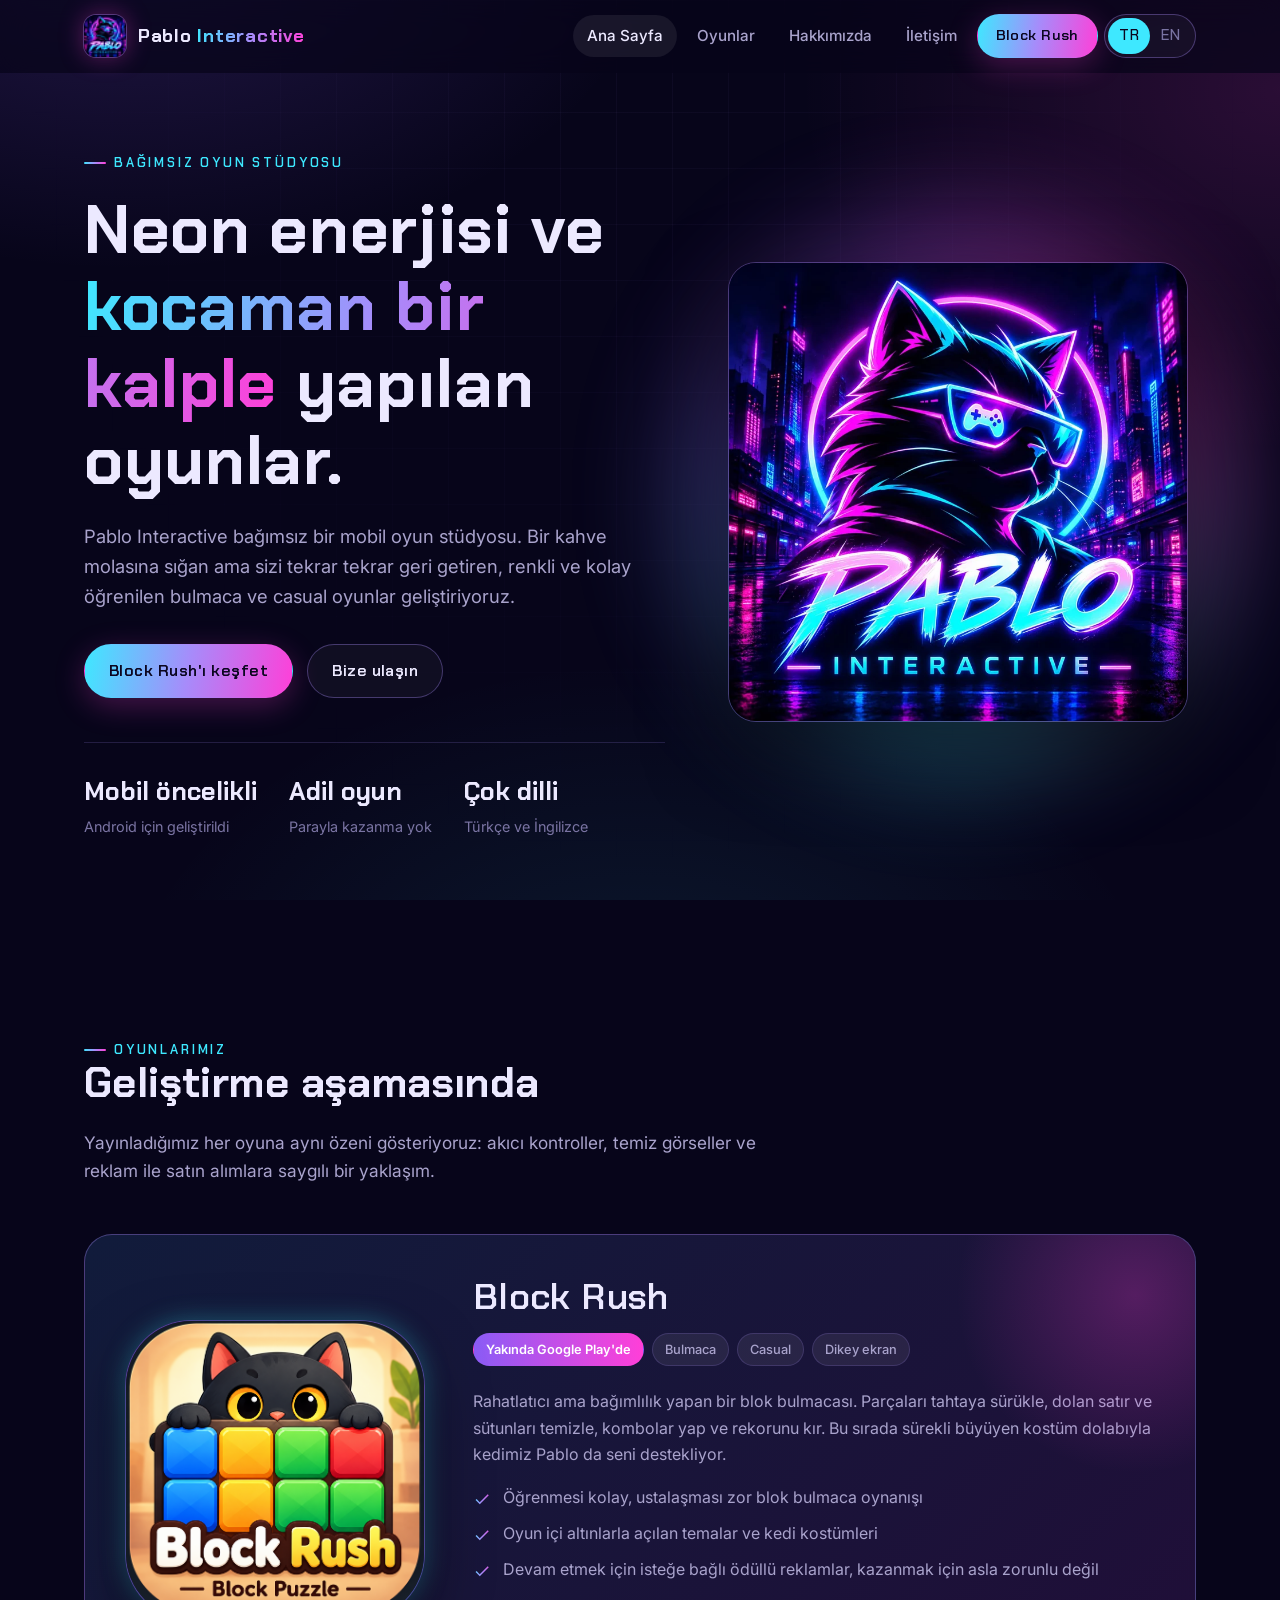
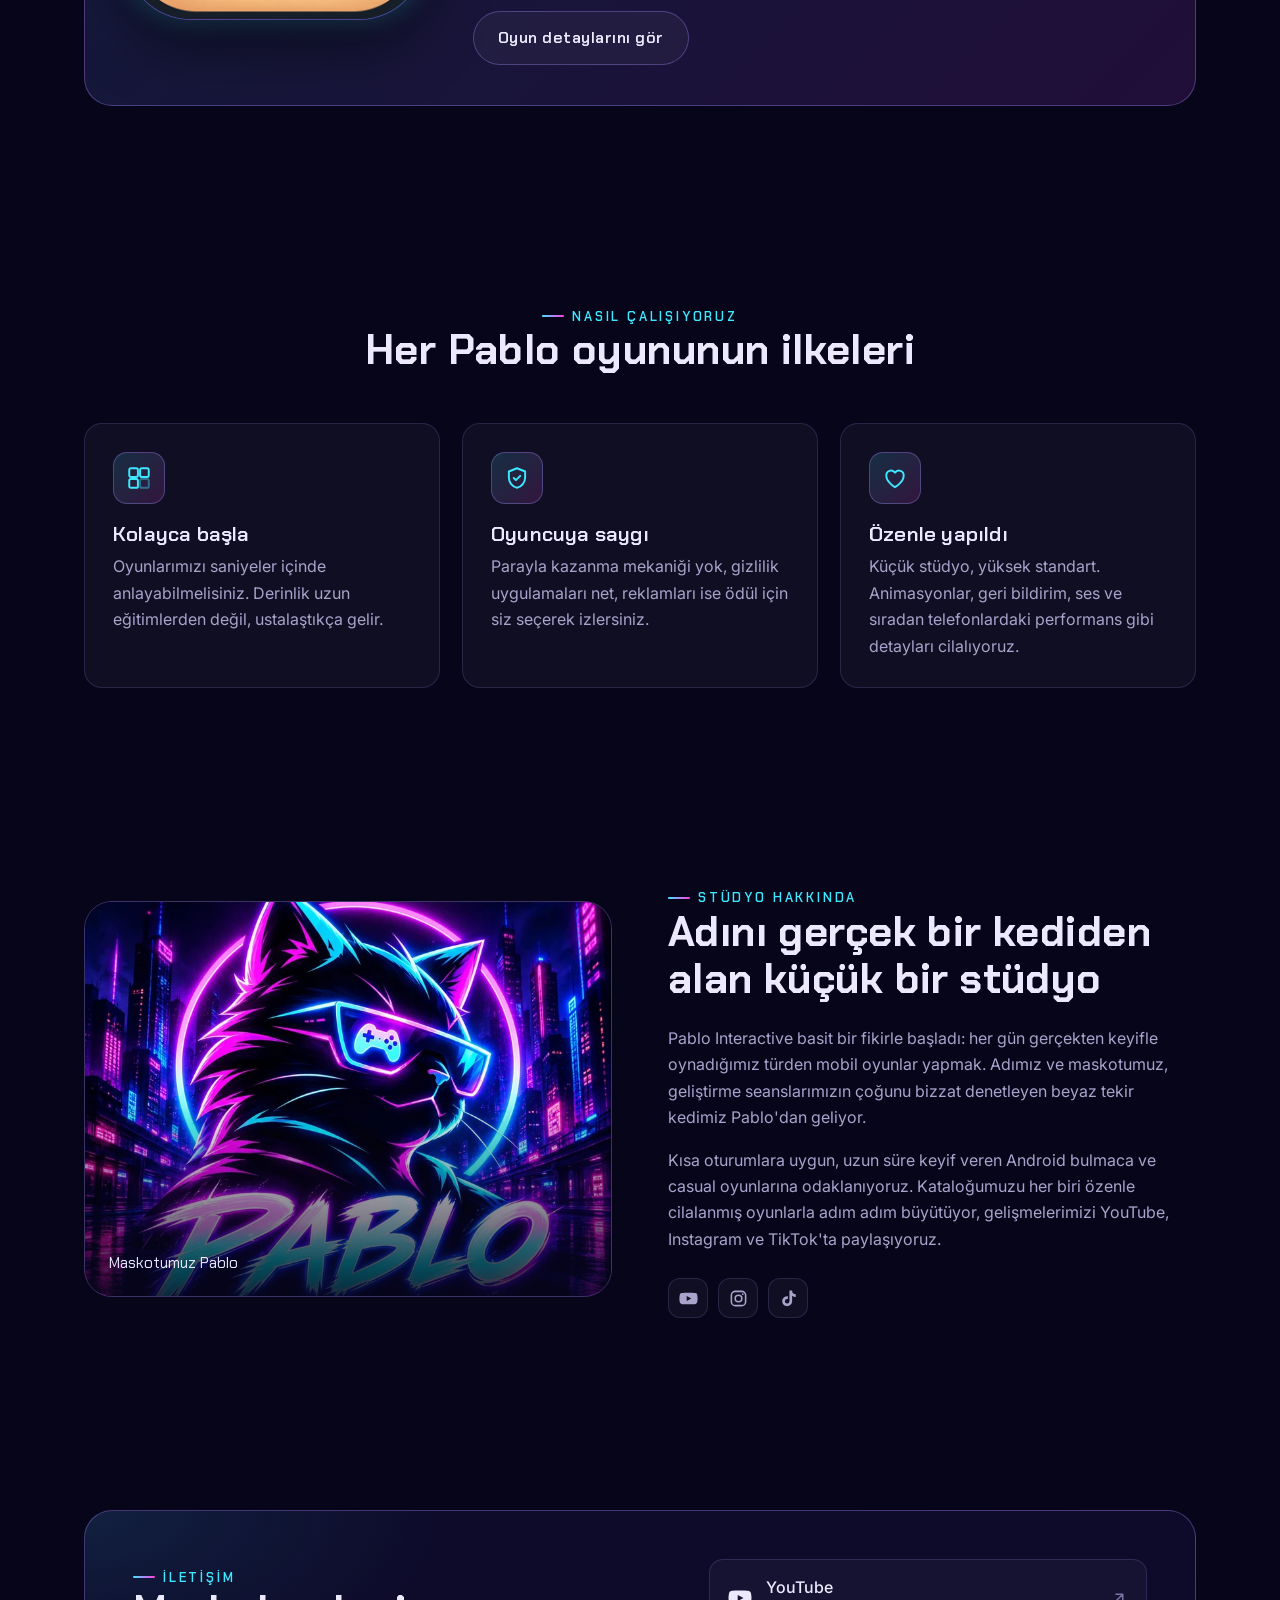
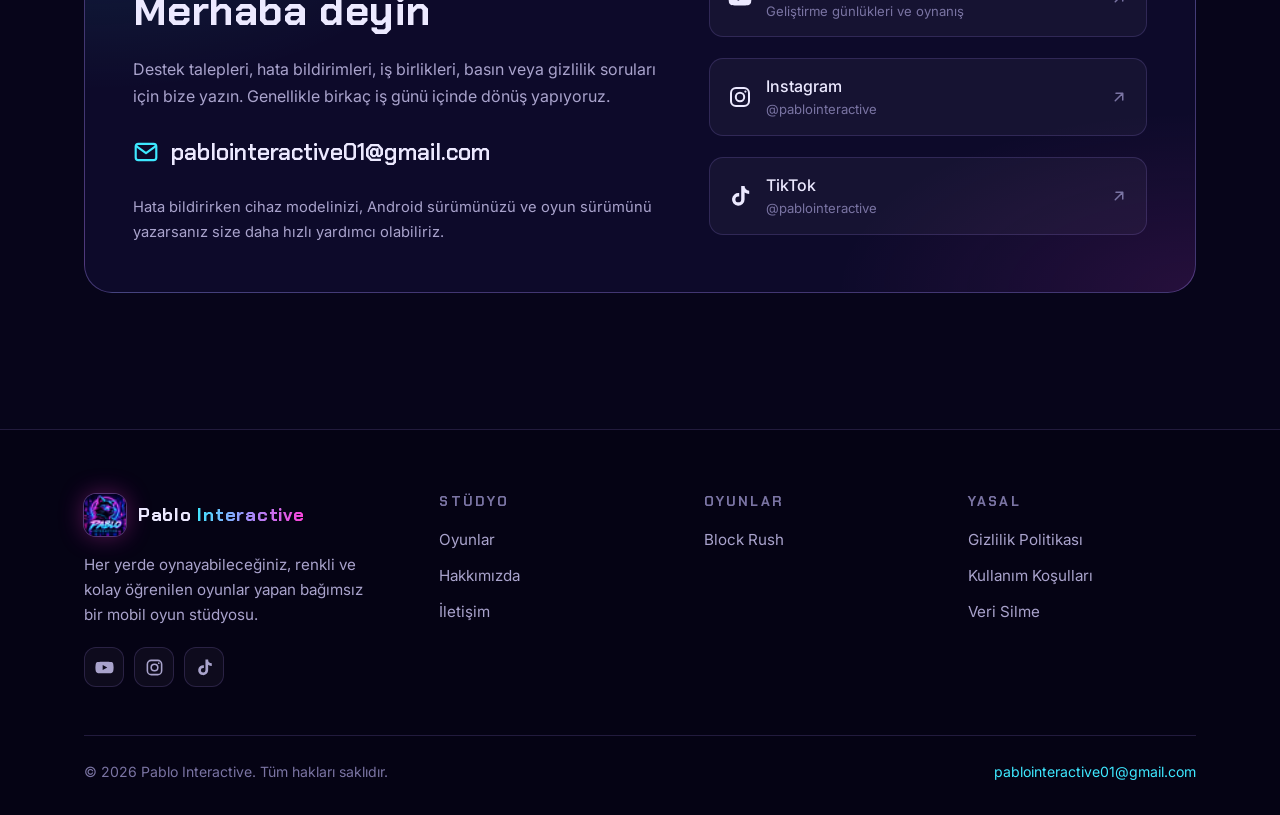
==== commit a5789f78: "Add files via upload" ====
--- a/index.html
+++ b/index.html
@@ -1,22 +1,26 @@
 <!doctype html>
-<html lang="en">
+<html lang="tr">
 <head>
 <meta charset="utf-8">
 <meta name="viewport" content="width=device-width, initial-scale=1">
-<title>Pablo Interactive | Independent Mobile Game Studio</title>
-<meta name="description" content="Pablo Interactive is an independent mobile game studio making colorful, easy-to-learn puzzle and casual games for Android, including Block Rush.">
+<title>Pablo Interactive | Bağımsız Mobil Oyun Stüdyosu</title>
+<meta name="description" content="Pablo Interactive, Block Rush dahil Android için renkli ve kolay öğrenilen bulmaca ve casual oyunlar geliştiren bağımsız bir mobil oyun stüdyosudur.">
 <meta name="author" content="Pablo Interactive">
 <meta name="theme-color" content="#07051a">
 <link rel="canonical" href="https://pablo-interactive.github.io/">
+<link rel="alternate" hreflang="tr" href="https://pablo-interactive.github.io/">
+<link rel="alternate" hreflang="en" href="https://pablo-interactive.github.io/en/">
+<link rel="alternate" hreflang="x-default" href="https://pablo-interactive.github.io/">
 <meta property="og:type" content="website">
 <meta property="og:site_name" content="Pablo Interactive">
-<meta property="og:title" content="Pablo Interactive | Independent Mobile Game Studio">
-<meta property="og:description" content="Pablo Interactive is an independent mobile game studio making colorful, easy-to-learn puzzle and casual games for Android, including Block Rush.">
+<meta property="og:locale" content="tr_TR">
+<meta property="og:title" content="Pablo Interactive | Bağımsız Mobil Oyun Stüdyosu">
+<meta property="og:description" content="Pablo Interactive, Block Rush dahil Android için renkli ve kolay öğrenilen bulmaca ve casual oyunlar geliştiren bağımsız bir mobil oyun stüdyosudur.">
 <meta property="og:url" content="https://pablo-interactive.github.io/">
 <meta property="og:image" content="https://pablo-interactive.github.io/img/og-image.jpg">
 <meta name="twitter:card" content="summary_large_image">
-<meta name="twitter:title" content="Pablo Interactive | Independent Mobile Game Studio">
-<meta name="twitter:description" content="Pablo Interactive is an independent mobile game studio making colorful, easy-to-learn puzzle and casual games for Android, including Block Rush.">
+<meta name="twitter:title" content="Pablo Interactive | Bağımsız Mobil Oyun Stüdyosu">
+<meta name="twitter:description" content="Pablo Interactive, Block Rush dahil Android için renkli ve kolay öğrenilen bulmaca ve casual oyunlar geliştiren bağımsız bir mobil oyun stüdyosudur.">
 <meta name="twitter:image" content="https://pablo-interactive.github.io/img/og-image.jpg">
 <link rel="icon" type="image/png" sizes="32x32" href="img/favicon-32.png">
 <link rel="apple-touch-icon" href="img/apple-touch-icon.png">
@@ -27,16 +31,16 @@
 <link rel="stylesheet" href="css/style.css">
 </head>
 <body>
-<a class="skip-link" href="#main">Skip to content</a>
+<a class="skip-link" href="#main">İçeriğe geç</a>
 <header class="site-header">
-  <nav class="container nav" aria-label="Main">
-    <a class="brand" href="index.html" aria-label="Pablo Interactive home">
+  <nav class="container nav" aria-label="Ana menü">
+    <a class="brand" href="index.html" aria-label="Pablo Interactive ana sayfa">
       <img src="img/favicon-32.png" srcset="img/icon-192.png 2x" width="42" height="42" alt="">
       <span>Pablo <b>Interactive</b></span>
     </a>
-    <button class="nav-toggle" type="button" aria-expanded="false" aria-controls="nav-links" aria-label="Open menu"><svg viewBox="0 0 24 24" fill="none" stroke="currentColor" stroke-width="2" stroke-linecap="round" aria-hidden="true"><path d="M4 7h16M4 12h16M4 17h16"/></svg></button>
+    <button class="nav-toggle" type="button" aria-expanded="false" aria-controls="nav-links" aria-label="Menüyü aç"><svg viewBox="0 0 24 24" fill="none" stroke="currentColor" stroke-width="2" stroke-linecap="round" aria-hidden="true"><path d="M4 7h16M4 12h16M4 17h16"/></svg></button>
     <ul class="nav-links" id="nav-links">
-      <li><a href="index.html" aria-current="page">Home</a></li><li><a href="index.html#games">Games</a></li><li><a href="index.html#about">About</a></li><li><a href="index.html#contact">Contact</a></li><li><a class="btn btn-primary" href="block-rush.html">Block Rush</a></li>
+      <li><a href="index.html" aria-current="page">Ana Sayfa</a></li><li><a href="index.html#games">Oyunlar</a></li><li><a href="index.html#about">Hakkımızda</a></li><li><a href="index.html#contact">İletişim</a></li><li><a class="btn btn-primary" href="block-rush.html">Block Rush</a></li><li><div class="lang-switch" role="group" aria-label="Dil"><a href="index.html" hreflang="tr" lang="tr" aria-current="true">TR</a><a href="en/index.html" hreflang="en" lang="en">EN</a></div></li>
     </ul>
   </nav>
 </header>
@@ -44,23 +48,23 @@
 <section class="hero">
   <div class="container hero-grid">
     <div>
-      <span class="eyebrow">Independent game studio</span>
-      <h1>Games with <span class="gradient-text">neon energy</span> and a lot of heart.</h1>
-      <p class="lead">Pablo Interactive is an independent mobile game studio. We make colorful, easy-to-learn puzzle and casual games that fit into a coffee break and still keep you coming back.</p>
+      <span class="eyebrow">Bağımsız oyun stüdyosu</span>
+      <h1>Neon enerjisi ve <span class="gradient-text">kocaman bir kalple</span> yapılan oyunlar.</h1>
+      <p class="lead">Pablo Interactive bağımsız bir mobil oyun stüdyosu. Bir kahve molasına sığan ama sizi tekrar tekrar geri getiren, renkli ve kolay öğrenilen bulmaca ve casual oyunlar geliştiriyoruz.</p>
       <div class="hero-actions">
-        <a class="btn btn-primary" href="block-rush.html">Meet Block Rush</a>
-        <a class="btn btn-ghost" href="#contact">Get in touch</a>
+        <a class="btn btn-primary" href="block-rush.html">Block Rush'ı keşfet</a>
+        <a class="btn btn-ghost" href="#contact">Bize ulaşın</a>
       </div>
       <div class="hero-stats">
-        <div><strong>Mobile first</strong><span>Built for Android</span></div>
-        <div><strong>Fair play</strong><span>No pay-to-win</span></div>
-        <div><strong>Multi-language</strong><span>Including Turkish</span></div>
+        <div><strong>Mobil öncelikli</strong><span>Android için geliştirildi</span></div>
+        <div><strong>Adil oyun</strong><span>Parayla kazanma yok</span></div>
+        <div><strong>Çok dilli</strong><span>Türkçe ve İngilizce</span></div>
       </div>
     </div>
     <div class="hero-art">
       <picture>
         <source srcset="img/logo.webp" type="image/webp">
-        <img src="img/logo.jpg" alt="Pablo Interactive logo: a neon cat wearing gaming glasses" width="800" height="800" fetchpriority="high">
+        <img src="img/logo.jpg" alt="Pablo Interactive logosu: oyun gözlüğü takan neon bir kedi" width="800" height="800" fetchpriority="high">
       </picture>
     </div>
   </div>
@@ -69,30 +73,30 @@
 <section id="games">
   <div class="container">
     <div class="section-head reveal">
-      <span class="eyebrow">Our games</span>
-      <h2>Now in development</h2>
-      <p>Every game we ship gets the same care: smooth controls, clean visuals and a respectful approach to ads and purchases.</p>
+      <span class="eyebrow">Oyunlarımız</span>
+      <h2>Geliştirme aşamasında</h2>
+      <p>Yayınladığımız her oyuna aynı özeni gösteriyoruz: akıcı kontroller, temiz görseller ve reklam ile satın alımlara saygılı bir yaklaşım.</p>
     </div>
     <article class="game-feature reveal">
       <div class="game-icon">
   <div class="fallback" aria-hidden="true"><i></i><i></i><i></i><i></i><i></i><i></i><i></i><i></i><i></i></div>
-  <img src="img/block-rush-icon.png" alt="Block Rush app icon" width="512" height="512" loading="lazy">
+  <img src="img/block-rush-icon.png" alt="Block Rush uygulama ikonu" width="512" height="512" loading="lazy">
 </div>
       <div>
         <h3 style="font-size:clamp(1.7rem,3.4vw,2.3rem);margin:0">Block Rush</h3>
         <div class="tag-row">
-          <span class="tag soon">Coming soon to Google Play</span>
-          <span class="tag">Puzzle</span>
+          <span class="tag soon">Yakında Google Play'de</span>
+          <span class="tag">Bulmaca</span>
           <span class="tag">Casual</span>
-          <span class="tag">Portrait</span>
+          <span class="tag">Dikey ekran</span>
         </div>
-        <p class="muted">A relaxing yet addictive block puzzle. Drag pieces onto the board, clear full rows and columns, chain combos and chase your high score, with Pablo the cat cheering you on in a growing wardrobe of costumes.</p>
+        <p class="muted">Rahatlatıcı ama bağımlılık yapan bir blok bulmacası. Parçaları tahtaya sürükle, dolan satır ve sütunları temizle, kombolar yap ve rekorunu kır. Bu sırada sürekli büyüyen kostüm dolabıyla kedimiz Pablo da seni destekliyor.</p>
         <ul class="check-list">
-          <li>Simple to learn, hard to master block puzzle gameplay</li>
-          <li>Unlockable themes and cat costumes with in-game coins</li>
-          <li>Optional rewarded ads to continue a run, never forced to win</li>
-        </ul>
-        <a class="btn btn-ghost" href="block-rush.html">View game details</a>
+          <li>Öğrenmesi kolay, ustalaşması zor blok bulmaca oynanışı</li>
+          <li>Oyun içi altınlarla açılan temalar ve kedi kostümleri</li>
+          <li>Devam etmek için isteğe bağlı ödüllü reklamlar, kazanmak için asla zorunlu değil</li>
+        </ul>
+        <a class="btn btn-ghost" href="block-rush.html">Oyun detaylarını gör</a>
       </div>
     </article>
   </div>
@@ -101,24 +105,24 @@
 <section>
   <div class="container">
     <div class="section-head center reveal">
-      <span class="eyebrow">How we work</span>
-      <h2>What every Pablo game stands for</h2>
+      <span class="eyebrow">Nasıl çalışıyoruz</span>
+      <h2>Her Pablo oyununun ilkeleri</h2>
     </div>
     <div class="grid-3">
       <div class="card reveal">
         <div class="icon-badge"><svg viewBox="0 0 24 24" fill="none" stroke="currentColor" stroke-width="1.8" stroke-linejoin="round" aria-hidden="true"><rect x="3" y="3" width="8" height="8" rx="1.5"/><rect x="13" y="3" width="8" height="8" rx="1.5"/><rect x="3" y="13" width="8" height="8" rx="1.5"/><rect x="13" y="13" width="8" height="8" rx="1.5" opacity=".4"/></svg></div>
-        <h3>Easy to pick up</h3>
-        <p>You should understand our games in seconds. Depth comes from mastery, not from long tutorials.</p>
+        <h3>Kolayca başla</h3>
+        <p>Oyunlarımızı saniyeler içinde anlayabilmelisiniz. Derinlik uzun eğitimlerden değil, ustalaştıkça gelir.</p>
       </div>
       <div class="card reveal">
         <div class="icon-badge"><svg viewBox="0 0 24 24" fill="none" stroke="currentColor" stroke-width="1.8" stroke-linecap="round" stroke-linejoin="round" aria-hidden="true"><path d="M12 3 4.5 6v5.5c0 4.6 3.2 8.4 7.5 9.5 4.3-1.1 7.5-4.9 7.5-9.5V6L12 3Z"/><path d="m9 12 2 2 4-4"/></svg></div>
-        <h3>Respect for players</h3>
-        <p>No pay-to-win mechanics, clear privacy practices and ads that you choose to watch for a reward.</p>
+        <h3>Oyuncuya saygı</h3>
+        <p>Parayla kazanma mekaniği yok, gizlilik uygulamaları net, reklamları ise ödül için siz seçerek izlersiniz.</p>
       </div>
       <div class="card reveal">
         <div class="icon-badge"><svg viewBox="0 0 24 24" fill="none" stroke="currentColor" stroke-width="1.8" stroke-linejoin="round" aria-hidden="true"><path d="M12 20.5s-8-4.6-8-10.6A4.4 4.4 0 0 1 12 7a4.4 4.4 0 0 1 8 2.9c0 6-8 10.6-8 10.6Z"/></svg></div>
-        <h3>Made with care</h3>
-        <p>Small studio, high standards. We polish the details: animations, feedback, sound and performance on everyday phones.</p>
+        <h3>Özenle yapıldı</h3>
+        <p>Küçük stüdyo, yüksek standart. Animasyonlar, geri bildirim, ses ve sıradan telefonlardaki performans gibi detayları cilalıyoruz.</p>
       </div>
     </div>
   </div>
@@ -131,17 +135,17 @@
         <source srcset="img/logo.webp" type="image/webp">
         <img src="img/logo.jpg" alt="" width="800" height="800" loading="lazy">
       </picture>
-      <figcaption>Pablo, our studio mascot</figcaption>
+      <figcaption>Maskotumuz Pablo</figcaption>
     </figure>
     <div class="reveal">
-      <span class="eyebrow">About the studio</span>
-      <h2>A small studio named after a real cat</h2>
-      <p class="muted">Pablo Interactive started with a simple idea: build the kind of mobile games we actually enjoy playing every day. Our name and mascot come from Pablo, a very real white tabby who supervises most of our development sessions.</p>
-      <p class="muted">We focus on puzzle and casual games for Android, designed for short sessions and long-term fun. We are building our catalog one carefully polished game at a time, and we share our progress on YouTube, Instagram and TikTok.</p>
+      <span class="eyebrow">Stüdyo hakkında</span>
+      <h2>Adını gerçek bir kediden alan küçük bir stüdyo</h2>
+      <p class="muted">Pablo Interactive basit bir fikirle başladı: her gün gerçekten keyifle oynadığımız türden mobil oyunlar yapmak. Adımız ve maskotumuz, geliştirme seanslarımızın çoğunu bizzat denetleyen beyaz tekir kedimiz Pablo'dan geliyor.</p>
+      <p class="muted">Kısa oturumlara uygun, uzun süre keyif veren Android bulmaca ve casual oyunlarına odaklanıyoruz. Kataloğumuzu her biri özenle cilalanmış oyunlarla adım adım büyütüyor, gelişmelerimizi YouTube, Instagram ve TikTok'ta paylaşıyoruz.</p>
       <div style="margin-top:26px"><div class="social-icons">
-  <a href="https://www.youtube.com/channel/UC-VvONWJP3U7k78azxqZC6A" target="_blank" rel="noopener" aria-label="Pablo Interactive on YouTube"><svg viewBox="0 0 24 24" fill="currentColor" aria-hidden="true"><path d="M23 7.2a3 3 0 0 0-2.1-2.1C19 4.6 12 4.6 12 4.6s-7 0-8.9.5A3 3 0 0 0 1 7.2 31 31 0 0 0 .5 12 31 31 0 0 0 1 16.8a3 3 0 0 0 2.1 2.1c1.9.5 8.9.5 8.9.5s7 0 8.9-.5a3 3 0 0 0 2.1-2.1 31 31 0 0 0 .5-4.8 31 31 0 0 0-.5-4.8ZM9.7 15.1V8.9l5.8 3.1-5.8 3.1Z"/></svg></a>
-  <a href="https://www.instagram.com/pablointeractive" target="_blank" rel="noopener" aria-label="Pablo Interactive on Instagram"><svg viewBox="0 0 24 24" fill="none" stroke="currentColor" stroke-width="2" aria-hidden="true"><rect x="3" y="3" width="18" height="18" rx="5"/><circle cx="12" cy="12" r="4.2"/><circle cx="17.4" cy="6.6" r="1.1" fill="currentColor" stroke="none"/></svg></a>
-  <a href="https://www.tiktok.com/@pablointeractive" target="_blank" rel="noopener" aria-label="Pablo Interactive on TikTok"><svg viewBox="0 0 24 24" fill="currentColor" aria-hidden="true"><path d="M16.6 2h-3.4v13.4a2.9 2.9 0 1 1-2.9-2.9c.3 0 .6 0 .9.1V9.1a6.3 6.3 0 1 0 5.4 6.3V8.6a8 8 0 0 0 4.6 1.5V6.7a4.6 4.6 0 0 1-4.6-4.7Z"/></svg></a>
+  <a href="https://www.youtube.com/channel/UC-VvONWJP3U7k78azxqZC6A" target="_blank" rel="noopener" aria-label="YouTube hesabımız"><svg viewBox="0 0 24 24" fill="currentColor" aria-hidden="true"><path d="M23 7.2a3 3 0 0 0-2.1-2.1C19 4.6 12 4.6 12 4.6s-7 0-8.9.5A3 3 0 0 0 1 7.2 31 31 0 0 0 .5 12 31 31 0 0 0 1 16.8a3 3 0 0 0 2.1 2.1c1.9.5 8.9.5 8.9.5s7 0 8.9-.5a3 3 0 0 0 2.1-2.1 31 31 0 0 0 .5-4.8 31 31 0 0 0-.5-4.8ZM9.7 15.1V8.9l5.8 3.1-5.8 3.1Z"/></svg></a>
+  <a href="https://www.instagram.com/pablointeractive" target="_blank" rel="noopener" aria-label="Instagram hesabımız"><svg viewBox="0 0 24 24" fill="none" stroke="currentColor" stroke-width="2" aria-hidden="true"><rect x="3" y="3" width="18" height="18" rx="5"/><circle cx="12" cy="12" r="4.2"/><circle cx="17.4" cy="6.6" r="1.1" fill="currentColor" stroke="none"/></svg></a>
+  <a href="https://www.tiktok.com/@pablointeractive" target="_blank" rel="noopener" aria-label="TikTok hesabımız"><svg viewBox="0 0 24 24" fill="currentColor" aria-hidden="true"><path d="M16.6 2h-3.4v13.4a2.9 2.9 0 1 1-2.9-2.9c.3 0 .6 0 .9.1V9.1a6.3 6.3 0 1 0 5.4 6.3V8.6a8 8 0 0 0 4.6 1.5V6.7a4.6 4.6 0 0 1-4.6-4.7Z"/></svg></a>
 </div></div>
     </div>
   </div>
@@ -151,14 +155,14 @@
   <div class="container">
     <div class="contact-panel reveal">
       <div>
-        <span class="eyebrow">Contact</span>
-        <h2>Say hello</h2>
-        <p class="muted">Support requests, bug reports, business and press inquiries, or privacy questions: write to us and we will get back to you as soon as we can, usually within a few business days.</p>
+        <span class="eyebrow">İletişim</span>
+        <h2>Merhaba deyin</h2>
+        <p class="muted">Destek talepleri, hata bildirimleri, iş birlikleri, basın veya gizlilik soruları için bize yazın. Genellikle birkaç iş günü içinde dönüş yapıyoruz.</p>
         <a class="contact-email" href="mailto:pablointeractive01@gmail.com"><svg viewBox="0 0 24 24" fill="none" stroke="currentColor" stroke-width="2" stroke-linecap="round" stroke-linejoin="round" aria-hidden="true"><rect x="2.5" y="4.5" width="19" height="15" rx="2.5"/><path d="m3 6.5 9 6.5 9-6.5"/></svg>pablointeractive01@gmail.com</a>
-        <p class="muted" style="font-size:.92rem;margin:0">When reporting a bug, please include your device model, Android version and the game version so we can help faster.</p>
+        <p class="muted" style="font-size:.92rem;margin:0">Hata bildirirken cihaz modelinizi, Android sürümünüzü ve oyun sürümünü yazarsanız size daha hızlı yardımcı olabiliriz.</p>
       </div>
       <ul class="social-list">
-        <li><a class="social-link" href="https://www.youtube.com/channel/UC-VvONWJP3U7k78azxqZC6A" target="_blank" rel="noopener"><svg viewBox="0 0 24 24" fill="currentColor" aria-hidden="true"><path d="M23 7.2a3 3 0 0 0-2.1-2.1C19 4.6 12 4.6 12 4.6s-7 0-8.9.5A3 3 0 0 0 1 7.2 31 31 0 0 0 .5 12 31 31 0 0 0 1 16.8a3 3 0 0 0 2.1 2.1c1.9.5 8.9.5 8.9.5s7 0 8.9-.5a3 3 0 0 0 2.1-2.1 31 31 0 0 0 .5-4.8 31 31 0 0 0-.5-4.8ZM9.7 15.1V8.9l5.8 3.1-5.8 3.1Z"/></svg><span>YouTube<small>Devlogs and gameplay</small></span><svg class="arrow" viewBox="0 0 24 24" fill="none" stroke="currentColor" stroke-width="2" stroke-linecap="round" stroke-linejoin="round" aria-hidden="true"><path d="M7 17 17 7M8 7h9v9"/></svg></a></li>
+        <li><a class="social-link" href="https://www.youtube.com/channel/UC-VvONWJP3U7k78azxqZC6A" target="_blank" rel="noopener"><svg viewBox="0 0 24 24" fill="currentColor" aria-hidden="true"><path d="M23 7.2a3 3 0 0 0-2.1-2.1C19 4.6 12 4.6 12 4.6s-7 0-8.9.5A3 3 0 0 0 1 7.2 31 31 0 0 0 .5 12 31 31 0 0 0 1 16.8a3 3 0 0 0 2.1 2.1c1.9.5 8.9.5 8.9.5s7 0 8.9-.5a3 3 0 0 0 2.1-2.1 31 31 0 0 0 .5-4.8 31 31 0 0 0-.5-4.8ZM9.7 15.1V8.9l5.8 3.1-5.8 3.1Z"/></svg><span>YouTube<small>Geliştirme günlükleri ve oynanış</small></span><svg class="arrow" viewBox="0 0 24 24" fill="none" stroke="currentColor" stroke-width="2" stroke-linecap="round" stroke-linejoin="round" aria-hidden="true"><path d="M7 17 17 7M8 7h9v9"/></svg></a></li>
         <li><a class="social-link" href="https://www.instagram.com/pablointeractive" target="_blank" rel="noopener"><svg viewBox="0 0 24 24" fill="none" stroke="currentColor" stroke-width="2" aria-hidden="true"><rect x="3" y="3" width="18" height="18" rx="5"/><circle cx="12" cy="12" r="4.2"/><circle cx="17.4" cy="6.6" r="1.1" fill="currentColor" stroke="none"/></svg><span>Instagram<small>@pablointeractive</small></span><svg class="arrow" viewBox="0 0 24 24" fill="none" stroke="currentColor" stroke-width="2" stroke-linecap="round" stroke-linejoin="round" aria-hidden="true"><path d="M7 17 17 7M8 7h9v9"/></svg></a></li>
         <li><a class="social-link" href="https://www.tiktok.com/@pablointeractive" target="_blank" rel="noopener"><svg viewBox="0 0 24 24" fill="currentColor" aria-hidden="true"><path d="M16.6 2h-3.4v13.4a2.9 2.9 0 1 1-2.9-2.9c.3 0 .6 0 .9.1V9.1a6.3 6.3 0 1 0 5.4 6.3V8.6a8 8 0 0 0 4.6 1.5V6.7a4.6 4.6 0 0 1-4.6-4.7Z"/></svg><span>TikTok<small>@pablointeractive</small></span><svg class="arrow" viewBox="0 0 24 24" fill="none" stroke="currentColor" stroke-width="2" stroke-linecap="round" stroke-linejoin="round" aria-hidden="true"><path d="M7 17 17 7M8 7h9v9"/></svg></a></li>
       </ul>
@@ -174,38 +178,38 @@
           <img src="img/favicon-32.png" srcset="img/icon-192.png 2x" width="42" height="42" alt="">
           <span>Pablo <b>Interactive</b></span>
         </a>
-        <p>An independent mobile game studio making bright, quick-to-learn games you can play anywhere.</p>
+        <p>Her yerde oynayabileceğiniz, renkli ve kolay öğrenilen oyunlar yapan bağımsız bir mobil oyun stüdyosu.</p>
         <div class="social-icons">
-  <a href="https://www.youtube.com/channel/UC-VvONWJP3U7k78azxqZC6A" target="_blank" rel="noopener" aria-label="Pablo Interactive on YouTube"><svg viewBox="0 0 24 24" fill="currentColor" aria-hidden="true"><path d="M23 7.2a3 3 0 0 0-2.1-2.1C19 4.6 12 4.6 12 4.6s-7 0-8.9.5A3 3 0 0 0 1 7.2 31 31 0 0 0 .5 12 31 31 0 0 0 1 16.8a3 3 0 0 0 2.1 2.1c1.9.5 8.9.5 8.9.5s7 0 8.9-.5a3 3 0 0 0 2.1-2.1 31 31 0 0 0 .5-4.8 31 31 0 0 0-.5-4.8ZM9.7 15.1V8.9l5.8 3.1-5.8 3.1Z"/></svg></a>
-  <a href="https://www.instagram.com/pablointeractive" target="_blank" rel="noopener" aria-label="Pablo Interactive on Instagram"><svg viewBox="0 0 24 24" fill="none" stroke="currentColor" stroke-width="2" aria-hidden="true"><rect x="3" y="3" width="18" height="18" rx="5"/><circle cx="12" cy="12" r="4.2"/><circle cx="17.4" cy="6.6" r="1.1" fill="currentColor" stroke="none"/></svg></a>
-  <a href="https://www.tiktok.com/@pablointeractive" target="_blank" rel="noopener" aria-label="Pablo Interactive on TikTok"><svg viewBox="0 0 24 24" fill="currentColor" aria-hidden="true"><path d="M16.6 2h-3.4v13.4a2.9 2.9 0 1 1-2.9-2.9c.3 0 .6 0 .9.1V9.1a6.3 6.3 0 1 0 5.4 6.3V8.6a8 8 0 0 0 4.6 1.5V6.7a4.6 4.6 0 0 1-4.6-4.7Z"/></svg></a>
+  <a href="https://www.youtube.com/channel/UC-VvONWJP3U7k78azxqZC6A" target="_blank" rel="noopener" aria-label="YouTube hesabımız"><svg viewBox="0 0 24 24" fill="currentColor" aria-hidden="true"><path d="M23 7.2a3 3 0 0 0-2.1-2.1C19 4.6 12 4.6 12 4.6s-7 0-8.9.5A3 3 0 0 0 1 7.2 31 31 0 0 0 .5 12 31 31 0 0 0 1 16.8a3 3 0 0 0 2.1 2.1c1.9.5 8.9.5 8.9.5s7 0 8.9-.5a3 3 0 0 0 2.1-2.1 31 31 0 0 0 .5-4.8 31 31 0 0 0-.5-4.8ZM9.7 15.1V8.9l5.8 3.1-5.8 3.1Z"/></svg></a>
+  <a href="https://www.instagram.com/pablointeractive" target="_blank" rel="noopener" aria-label="Instagram hesabımız"><svg viewBox="0 0 24 24" fill="none" stroke="currentColor" stroke-width="2" aria-hidden="true"><rect x="3" y="3" width="18" height="18" rx="5"/><circle cx="12" cy="12" r="4.2"/><circle cx="17.4" cy="6.6" r="1.1" fill="currentColor" stroke="none"/></svg></a>
+  <a href="https://www.tiktok.com/@pablointeractive" target="_blank" rel="noopener" aria-label="TikTok hesabımız"><svg viewBox="0 0 24 24" fill="currentColor" aria-hidden="true"><path d="M16.6 2h-3.4v13.4a2.9 2.9 0 1 1-2.9-2.9c.3 0 .6 0 .9.1V9.1a6.3 6.3 0 1 0 5.4 6.3V8.6a8 8 0 0 0 4.6 1.5V6.7a4.6 4.6 0 0 1-4.6-4.7Z"/></svg></a>
 </div>
       </div>
       <div>
-        <h4>Studio</h4>
+        <h4>Stüdyo</h4>
         <ul>
-          <li><a href="index.html#games">Games</a></li>
-          <li><a href="index.html#about">About</a></li>
-          <li><a href="index.html#contact">Contact</a></li>
-        </ul>
-      </div>
-      <div>
-        <h4>Games</h4>
+          <li><a href="index.html#games">Oyunlar</a></li>
+          <li><a href="index.html#about">Hakkımızda</a></li>
+          <li><a href="index.html#contact">İletişim</a></li>
+        </ul>
+      </div>
+      <div>
+        <h4>Oyunlar</h4>
         <ul>
           <li><a href="block-rush.html">Block Rush</a></li>
         </ul>
       </div>
       <div>
-        <h4>Legal</h4>
+        <h4>Yasal</h4>
         <ul>
-          <li><a href="privacy-policy.html">Privacy Policy</a></li>
-          <li><a href="terms.html">Terms of Service</a></li>
-          <li><a href="data-deletion.html">Data Deletion</a></li>
+          <li><a href="privacy-policy.html">Gizlilik Politikası</a></li>
+          <li><a href="terms.html">Kullanım Koşulları</a></li>
+          <li><a href="data-deletion.html">Veri Silme</a></li>
         </ul>
       </div>
     </div>
     <div class="footer-bottom">
-      <span>&copy; <span data-year>2026</span> Pablo Interactive. All rights reserved.</span>
+      <span>&copy; <span data-year>2026</span> Pablo Interactive. Tüm hakları saklıdır.</span>
       <a href="mailto:pablointeractive01@gmail.com">pablointeractive01@gmail.com</a>
     </div>
   </div>
--- a/css/style.css
+++ b/css/style.css
@@ -186,7 +186,7 @@
     align-items: stretch;
     gap: 2px;
     padding: 12px 16px 20px;
-    background: rgba(7, 5, 26, 0.97);
+    background: #07051a;
     border-bottom: 1px solid var(--border);
     display: none;
   }
@@ -700,3 +700,27 @@
   .reveal { opacity: 1; transform: none; }
   html { scroll-behavior: auto; }
 }
+
+/* ---------------- Language switch ---------------- */
+.lang-switch {
+  display: inline-flex;
+  padding: 3px;
+  border-radius: 999px;
+  border: 1px solid var(--border-strong);
+  background: var(--surface);
+  font-family: var(--font-display);
+  font-size: .8rem;
+  font-weight: 600;
+  letter-spacing: .06em;
+}
+.nav-links .lang-switch a {
+  padding: 5px 11px;
+  border-radius: 999px;
+  color: var(--text-dim);
+  background: transparent;
+}
+.nav-links .lang-switch a:hover { color: var(--text); background: transparent; }
+.nav-links .lang-switch a[aria-current="true"] { color: #0b0620; background: var(--cyan); }
+@media (max-width: 820px) {
+  .nav-links .lang-switch { align-self: flex-start; margin: 6px 0 0 8px; }
+}
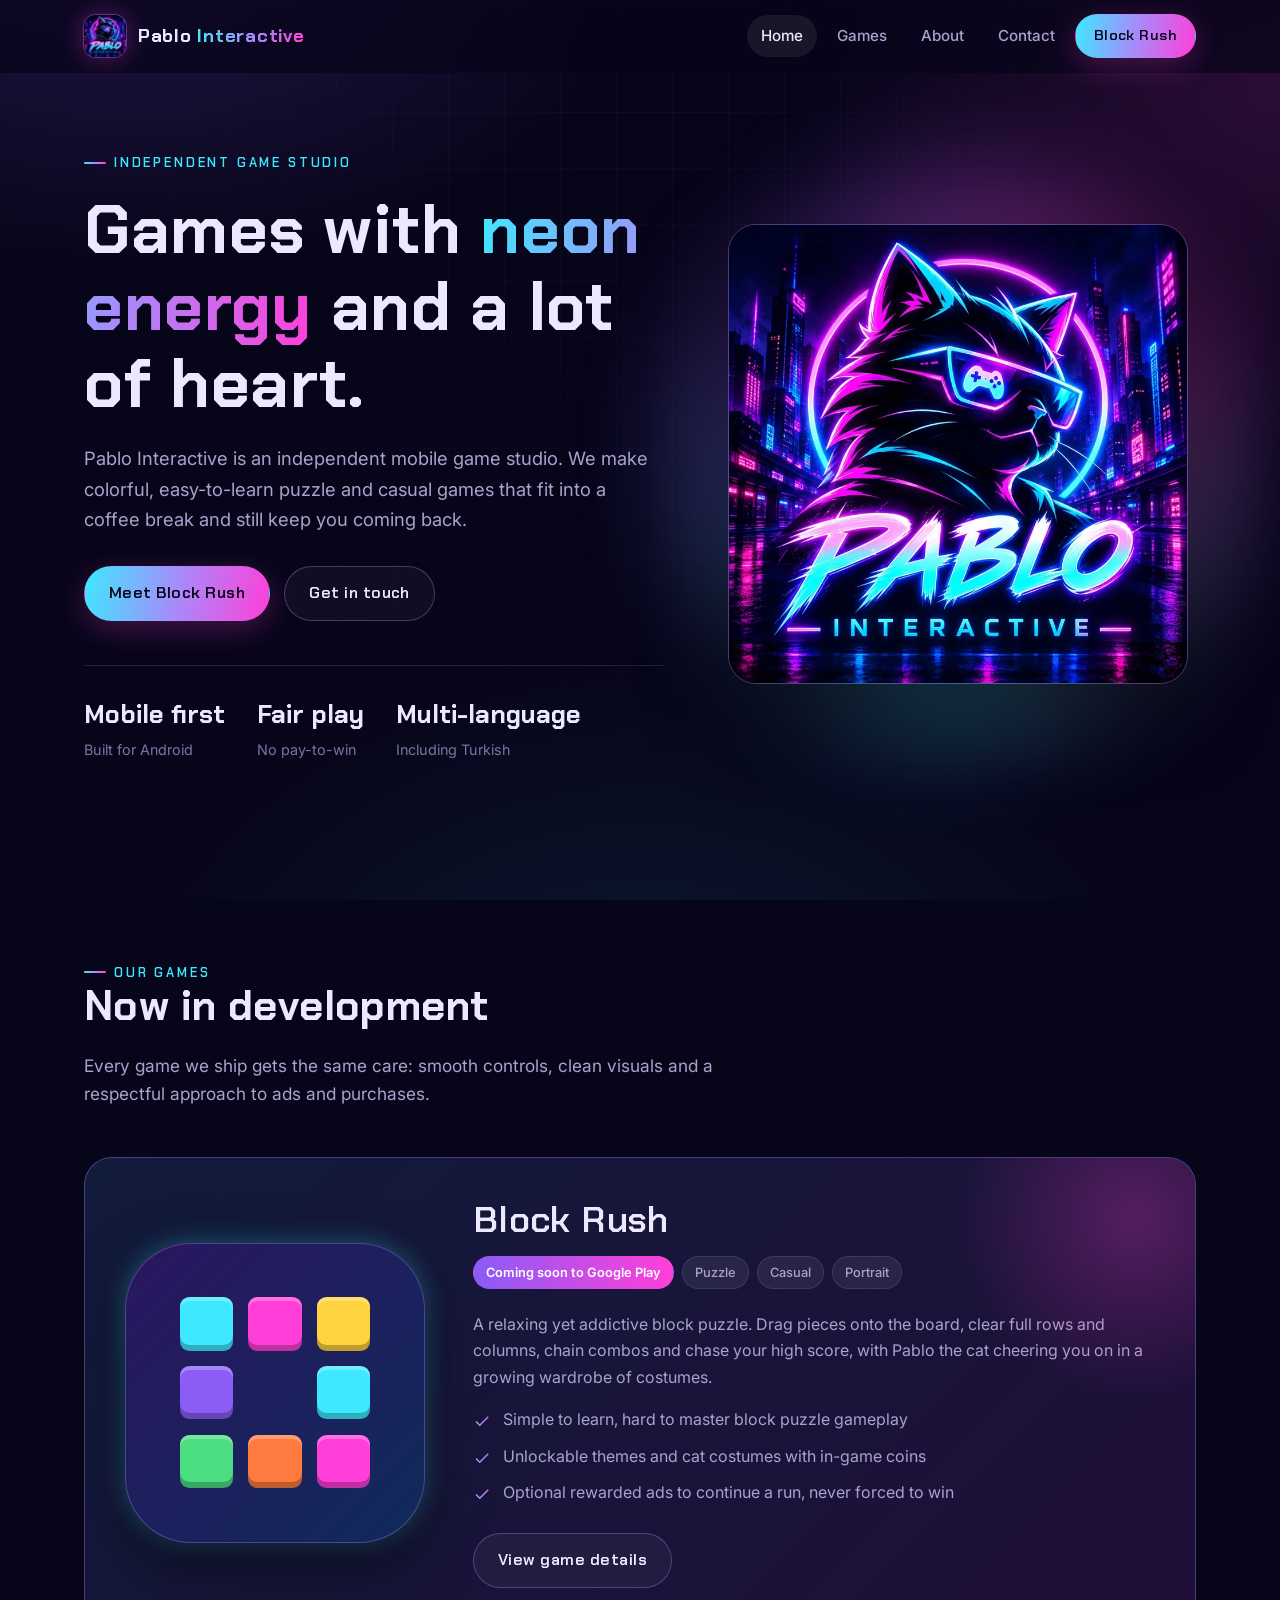
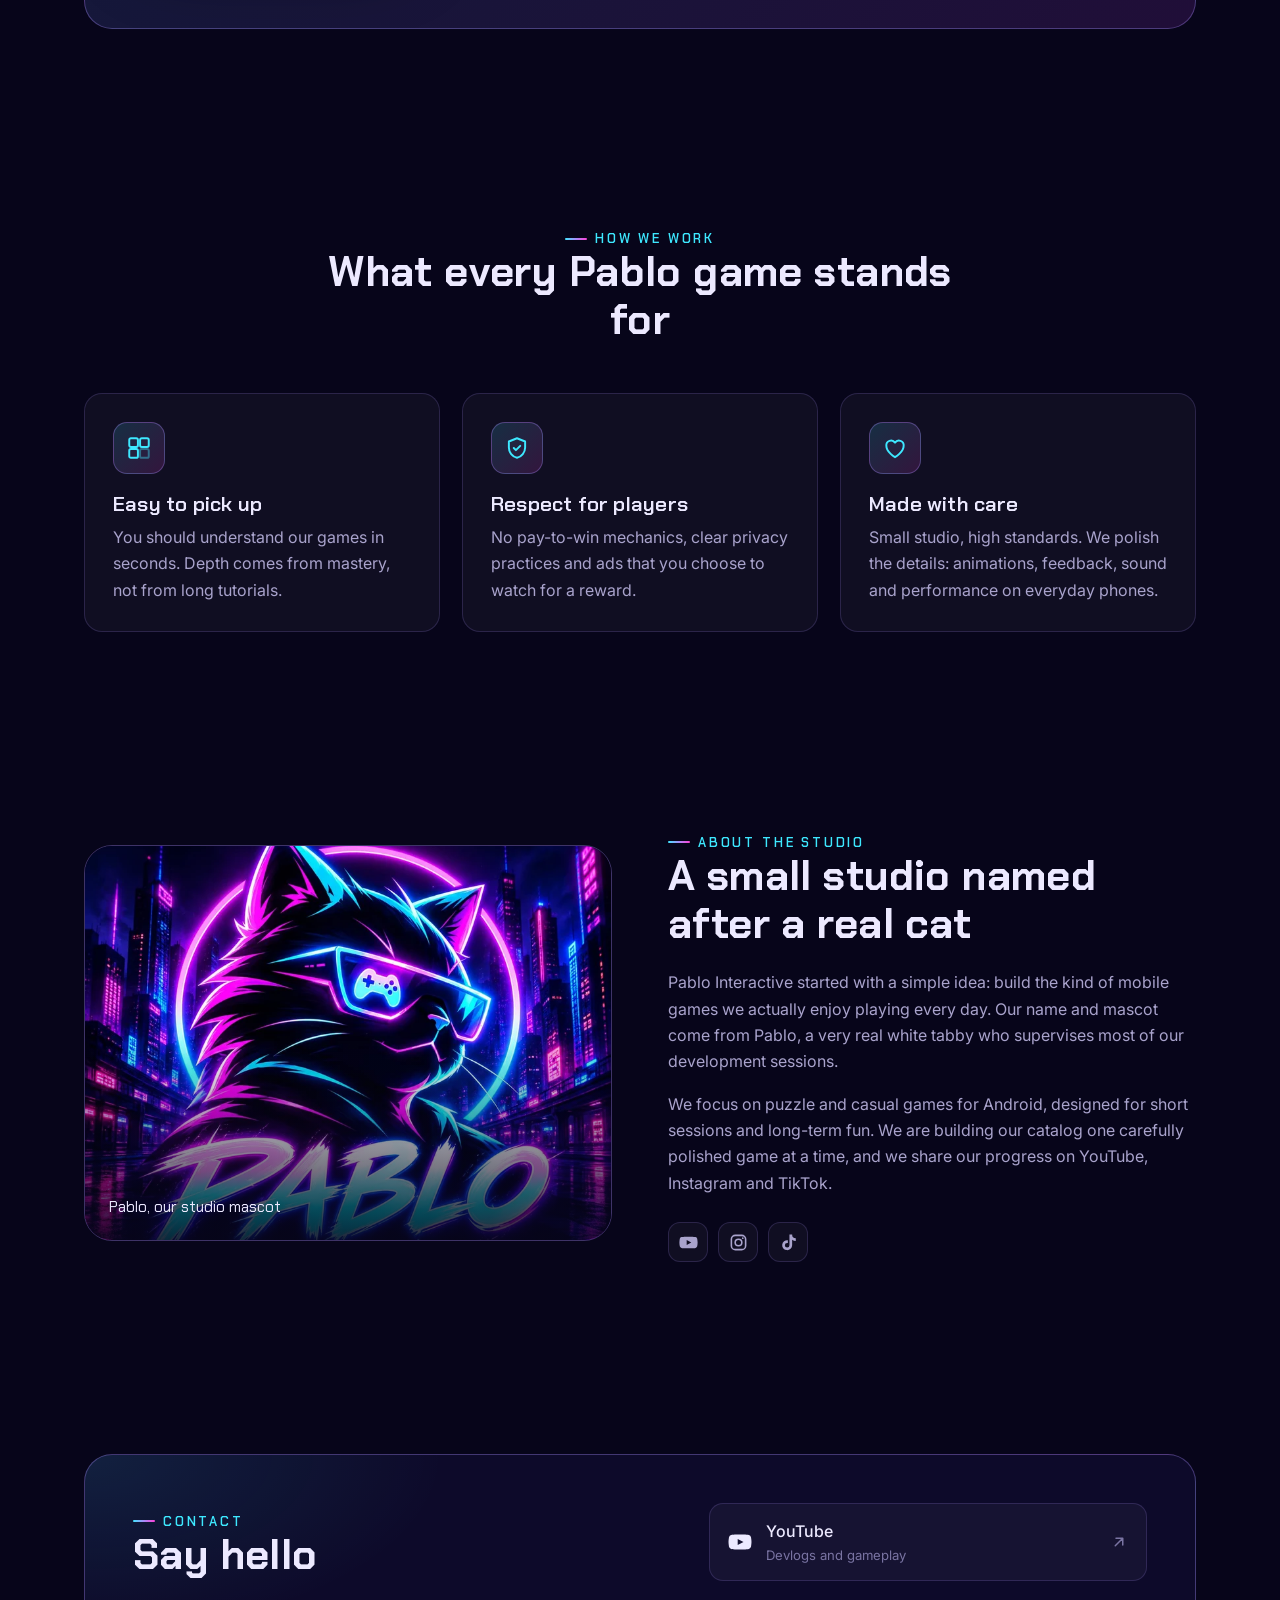
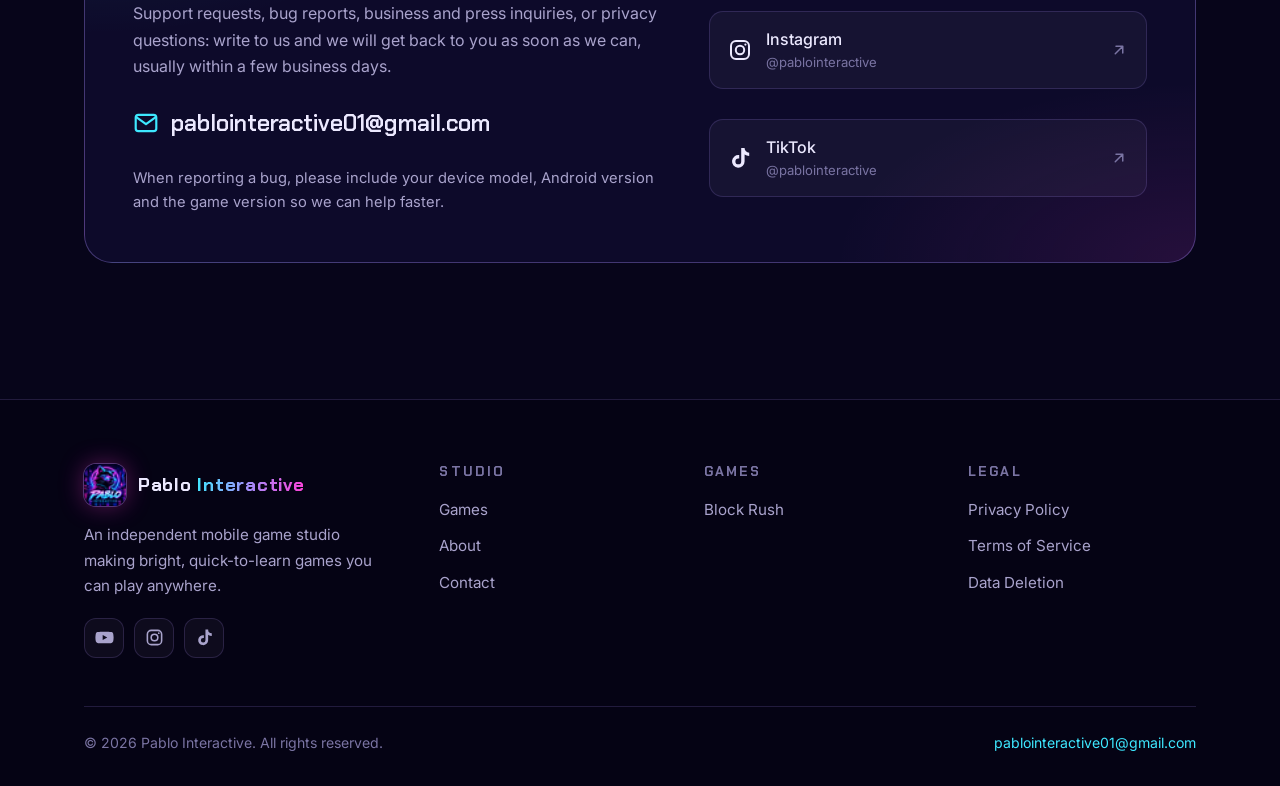
==== commit 3b8dbefa: "Add files via upload" ====
--- a/index.html
+++ b/index.html
@@ -1,46 +1,42 @@
 <!doctype html>
-<html lang="tr">
+<html lang="en">
 <head>
 <meta charset="utf-8">
 <meta name="viewport" content="width=device-width, initial-scale=1">
-<title>Pablo Interactive | Bağımsız Mobil Oyun Stüdyosu</title>
-<meta name="description" content="Pablo Interactive, Block Rush dahil Android için renkli ve kolay öğrenilen bulmaca ve casual oyunlar geliştiren bağımsız bir mobil oyun stüdyosudur.">
+<title>Pablo Interactive | Independent Mobile Game Studio</title>
+<meta name="description" content="Pablo Interactive is an independent mobile game studio making colorful, easy-to-learn puzzle and casual games for Android, including Block Rush.">
 <meta name="author" content="Pablo Interactive">
 <meta name="theme-color" content="#07051a">
 <link rel="canonical" href="https://pablo-interactive.github.io/">
-<link rel="alternate" hreflang="tr" href="https://pablo-interactive.github.io/">
-<link rel="alternate" hreflang="en" href="https://pablo-interactive.github.io/en/">
-<link rel="alternate" hreflang="x-default" href="https://pablo-interactive.github.io/">
 <meta property="og:type" content="website">
 <meta property="og:site_name" content="Pablo Interactive">
-<meta property="og:locale" content="tr_TR">
-<meta property="og:title" content="Pablo Interactive | Bağımsız Mobil Oyun Stüdyosu">
-<meta property="og:description" content="Pablo Interactive, Block Rush dahil Android için renkli ve kolay öğrenilen bulmaca ve casual oyunlar geliştiren bağımsız bir mobil oyun stüdyosudur.">
+<meta property="og:title" content="Pablo Interactive | Independent Mobile Game Studio">
+<meta property="og:description" content="Pablo Interactive is an independent mobile game studio making colorful, easy-to-learn puzzle and casual games for Android, including Block Rush.">
 <meta property="og:url" content="https://pablo-interactive.github.io/">
-<meta property="og:image" content="https://pablo-interactive.github.io/img/og-image.jpg">
+<meta property="og:image" content="https://pablo-interactive.github.io/assets/img/og-image.jpg">
 <meta name="twitter:card" content="summary_large_image">
-<meta name="twitter:title" content="Pablo Interactive | Bağımsız Mobil Oyun Stüdyosu">
-<meta name="twitter:description" content="Pablo Interactive, Block Rush dahil Android için renkli ve kolay öğrenilen bulmaca ve casual oyunlar geliştiren bağımsız bir mobil oyun stüdyosudur.">
-<meta name="twitter:image" content="https://pablo-interactive.github.io/img/og-image.jpg">
-<link rel="icon" type="image/png" sizes="32x32" href="img/favicon-32.png">
-<link rel="apple-touch-icon" href="img/apple-touch-icon.png">
+<meta name="twitter:title" content="Pablo Interactive | Independent Mobile Game Studio">
+<meta name="twitter:description" content="Pablo Interactive is an independent mobile game studio making colorful, easy-to-learn puzzle and casual games for Android, including Block Rush.">
+<meta name="twitter:image" content="https://pablo-interactive.github.io/assets/img/og-image.jpg">
+<link rel="icon" type="image/png" sizes="32x32" href="assets/img/favicon-32.png">
+<link rel="apple-touch-icon" href="assets/img/apple-touch-icon.png">
 <link rel="manifest" href="site.webmanifest">
 <link rel="preconnect" href="https://fonts.googleapis.com">
 <link rel="preconnect" href="https://fonts.gstatic.com" crossorigin>
 <link href="https://fonts.googleapis.com/css2?family=Chakra+Petch:wght@500;600;700&family=Inter:wght@400;500;600&display=swap" rel="stylesheet">
-<link rel="stylesheet" href="css/style.css">
+<link rel="stylesheet" href="assets/css/style.css">
 </head>
 <body>
-<a class="skip-link" href="#main">İçeriğe geç</a>
+<a class="skip-link" href="#main">Skip to content</a>
 <header class="site-header">
-  <nav class="container nav" aria-label="Ana menü">
-    <a class="brand" href="index.html" aria-label="Pablo Interactive ana sayfa">
-      <img src="img/favicon-32.png" srcset="img/icon-192.png 2x" width="42" height="42" alt="">
+  <nav class="container nav" aria-label="Main">
+    <a class="brand" href="index.html" aria-label="Pablo Interactive home">
+      <img src="assets/img/favicon-32.png" srcset="assets/img/icon-192.png 2x" width="42" height="42" alt="">
       <span>Pablo <b>Interactive</b></span>
     </a>
-    <button class="nav-toggle" type="button" aria-expanded="false" aria-controls="nav-links" aria-label="Menüyü aç"><svg viewBox="0 0 24 24" fill="none" stroke="currentColor" stroke-width="2" stroke-linecap="round" aria-hidden="true"><path d="M4 7h16M4 12h16M4 17h16"/></svg></button>
+    <button class="nav-toggle" type="button" aria-expanded="false" aria-controls="nav-links" aria-label="Open menu"><svg viewBox="0 0 24 24" fill="none" stroke="currentColor" stroke-width="2" stroke-linecap="round" aria-hidden="true"><path d="M4 7h16M4 12h16M4 17h16"/></svg></button>
     <ul class="nav-links" id="nav-links">
-      <li><a href="index.html" aria-current="page">Ana Sayfa</a></li><li><a href="index.html#games">Oyunlar</a></li><li><a href="index.html#about">Hakkımızda</a></li><li><a href="index.html#contact">İletişim</a></li><li><a class="btn btn-primary" href="block-rush.html">Block Rush</a></li><li><div class="lang-switch" role="group" aria-label="Dil"><a href="index.html" hreflang="tr" lang="tr" aria-current="true">TR</a><a href="en/index.html" hreflang="en" lang="en">EN</a></div></li>
+      <li><a href="index.html" aria-current="page">Home</a></li><li><a href="index.html#games">Games</a></li><li><a href="index.html#about">About</a></li><li><a href="index.html#contact">Contact</a></li><li><a class="btn btn-primary" href="block-rush.html">Block Rush</a></li>
     </ul>
   </nav>
 </header>
@@ -48,23 +44,23 @@
 <section class="hero">
   <div class="container hero-grid">
     <div>
-      <span class="eyebrow">Bağımsız oyun stüdyosu</span>
-      <h1>Neon enerjisi ve <span class="gradient-text">kocaman bir kalple</span> yapılan oyunlar.</h1>
-      <p class="lead">Pablo Interactive bağımsız bir mobil oyun stüdyosu. Bir kahve molasına sığan ama sizi tekrar tekrar geri getiren, renkli ve kolay öğrenilen bulmaca ve casual oyunlar geliştiriyoruz.</p>
+      <span class="eyebrow">Independent game studio</span>
+      <h1>Games with <span class="gradient-text">neon energy</span> and a lot of heart.</h1>
+      <p class="lead">Pablo Interactive is an independent mobile game studio. We make colorful, easy-to-learn puzzle and casual games that fit into a coffee break and still keep you coming back.</p>
       <div class="hero-actions">
-        <a class="btn btn-primary" href="block-rush.html">Block Rush'ı keşfet</a>
-        <a class="btn btn-ghost" href="#contact">Bize ulaşın</a>
+        <a class="btn btn-primary" href="block-rush.html">Meet Block Rush</a>
+        <a class="btn btn-ghost" href="#contact">Get in touch</a>
       </div>
       <div class="hero-stats">
-        <div><strong>Mobil öncelikli</strong><span>Android için geliştirildi</span></div>
-        <div><strong>Adil oyun</strong><span>Parayla kazanma yok</span></div>
-        <div><strong>Çok dilli</strong><span>Türkçe ve İngilizce</span></div>
+        <div><strong>Mobile first</strong><span>Built for Android</span></div>
+        <div><strong>Fair play</strong><span>No pay-to-win</span></div>
+        <div><strong>Multi-language</strong><span>Including Turkish</span></div>
       </div>
     </div>
     <div class="hero-art">
       <picture>
-        <source srcset="img/logo.webp" type="image/webp">
-        <img src="img/logo.jpg" alt="Pablo Interactive logosu: oyun gözlüğü takan neon bir kedi" width="800" height="800" fetchpriority="high">
+        <source srcset="assets/img/logo.webp" type="image/webp">
+        <img src="assets/img/logo.jpg" alt="Pablo Interactive logo: a neon cat wearing gaming glasses" width="800" height="800" fetchpriority="high">
       </picture>
     </div>
   </div>
@@ -73,30 +69,30 @@
 <section id="games">
   <div class="container">
     <div class="section-head reveal">
-      <span class="eyebrow">Oyunlarımız</span>
-      <h2>Geliştirme aşamasında</h2>
-      <p>Yayınladığımız her oyuna aynı özeni gösteriyoruz: akıcı kontroller, temiz görseller ve reklam ile satın alımlara saygılı bir yaklaşım.</p>
+      <span class="eyebrow">Our games</span>
+      <h2>Now in development</h2>
+      <p>Every game we ship gets the same care: smooth controls, clean visuals and a respectful approach to ads and purchases.</p>
     </div>
     <article class="game-feature reveal">
       <div class="game-icon">
   <div class="fallback" aria-hidden="true"><i></i><i></i><i></i><i></i><i></i><i></i><i></i><i></i><i></i></div>
-  <img src="img/block-rush-icon.png" alt="Block Rush uygulama ikonu" width="512" height="512" loading="lazy">
+  <img src="assets/img/block-rush-icon.png" alt="Block Rush app icon" width="512" height="512" loading="lazy">
 </div>
       <div>
         <h3 style="font-size:clamp(1.7rem,3.4vw,2.3rem);margin:0">Block Rush</h3>
         <div class="tag-row">
-          <span class="tag soon">Yakında Google Play'de</span>
-          <span class="tag">Bulmaca</span>
+          <span class="tag soon">Coming soon to Google Play</span>
+          <span class="tag">Puzzle</span>
           <span class="tag">Casual</span>
-          <span class="tag">Dikey ekran</span>
+          <span class="tag">Portrait</span>
         </div>
-        <p class="muted">Rahatlatıcı ama bağımlılık yapan bir blok bulmacası. Parçaları tahtaya sürükle, dolan satır ve sütunları temizle, kombolar yap ve rekorunu kır. Bu sırada sürekli büyüyen kostüm dolabıyla kedimiz Pablo da seni destekliyor.</p>
+        <p class="muted">A relaxing yet addictive block puzzle. Drag pieces onto the board, clear full rows and columns, chain combos and chase your high score, with Pablo the cat cheering you on in a growing wardrobe of costumes.</p>
         <ul class="check-list">
-          <li>Öğrenmesi kolay, ustalaşması zor blok bulmaca oynanışı</li>
-          <li>Oyun içi altınlarla açılan temalar ve kedi kostümleri</li>
-          <li>Devam etmek için isteğe bağlı ödüllü reklamlar, kazanmak için asla zorunlu değil</li>
-        </ul>
-        <a class="btn btn-ghost" href="block-rush.html">Oyun detaylarını gör</a>
+          <li>Simple to learn, hard to master block puzzle gameplay</li>
+          <li>Unlockable themes and cat costumes with in-game coins</li>
+          <li>Optional rewarded ads to continue a run, never forced to win</li>
+        </ul>
+        <a class="btn btn-ghost" href="block-rush.html">View game details</a>
       </div>
     </article>
   </div>
@@ -105,24 +101,24 @@
 <section>
   <div class="container">
     <div class="section-head center reveal">
-      <span class="eyebrow">Nasıl çalışıyoruz</span>
-      <h2>Her Pablo oyununun ilkeleri</h2>
+      <span class="eyebrow">How we work</span>
+      <h2>What every Pablo game stands for</h2>
     </div>
     <div class="grid-3">
       <div class="card reveal">
         <div class="icon-badge"><svg viewBox="0 0 24 24" fill="none" stroke="currentColor" stroke-width="1.8" stroke-linejoin="round" aria-hidden="true"><rect x="3" y="3" width="8" height="8" rx="1.5"/><rect x="13" y="3" width="8" height="8" rx="1.5"/><rect x="3" y="13" width="8" height="8" rx="1.5"/><rect x="13" y="13" width="8" height="8" rx="1.5" opacity=".4"/></svg></div>
-        <h3>Kolayca başla</h3>
-        <p>Oyunlarımızı saniyeler içinde anlayabilmelisiniz. Derinlik uzun eğitimlerden değil, ustalaştıkça gelir.</p>
+        <h3>Easy to pick up</h3>
+        <p>You should understand our games in seconds. Depth comes from mastery, not from long tutorials.</p>
       </div>
       <div class="card reveal">
         <div class="icon-badge"><svg viewBox="0 0 24 24" fill="none" stroke="currentColor" stroke-width="1.8" stroke-linecap="round" stroke-linejoin="round" aria-hidden="true"><path d="M12 3 4.5 6v5.5c0 4.6 3.2 8.4 7.5 9.5 4.3-1.1 7.5-4.9 7.5-9.5V6L12 3Z"/><path d="m9 12 2 2 4-4"/></svg></div>
-        <h3>Oyuncuya saygı</h3>
-        <p>Parayla kazanma mekaniği yok, gizlilik uygulamaları net, reklamları ise ödül için siz seçerek izlersiniz.</p>
+        <h3>Respect for players</h3>
+        <p>No pay-to-win mechanics, clear privacy practices and ads that you choose to watch for a reward.</p>
       </div>
       <div class="card reveal">
         <div class="icon-badge"><svg viewBox="0 0 24 24" fill="none" stroke="currentColor" stroke-width="1.8" stroke-linejoin="round" aria-hidden="true"><path d="M12 20.5s-8-4.6-8-10.6A4.4 4.4 0 0 1 12 7a4.4 4.4 0 0 1 8 2.9c0 6-8 10.6-8 10.6Z"/></svg></div>
-        <h3>Özenle yapıldı</h3>
-        <p>Küçük stüdyo, yüksek standart. Animasyonlar, geri bildirim, ses ve sıradan telefonlardaki performans gibi detayları cilalıyoruz.</p>
+        <h3>Made with care</h3>
+        <p>Small studio, high standards. We polish the details: animations, feedback, sound and performance on everyday phones.</p>
       </div>
     </div>
   </div>
@@ -132,20 +128,20 @@
   <div class="container about-grid">
     <figure class="about-visual reveal" style="margin:0">
       <picture>
-        <source srcset="img/logo.webp" type="image/webp">
-        <img src="img/logo.jpg" alt="" width="800" height="800" loading="lazy">
+        <source srcset="assets/img/logo.webp" type="image/webp">
+        <img src="assets/img/logo.jpg" alt="" width="800" height="800" loading="lazy">
       </picture>
-      <figcaption>Maskotumuz Pablo</figcaption>
+      <figcaption>Pablo, our studio mascot</figcaption>
     </figure>
     <div class="reveal">
-      <span class="eyebrow">Stüdyo hakkında</span>
-      <h2>Adını gerçek bir kediden alan küçük bir stüdyo</h2>
-      <p class="muted">Pablo Interactive basit bir fikirle başladı: her gün gerçekten keyifle oynadığımız türden mobil oyunlar yapmak. Adımız ve maskotumuz, geliştirme seanslarımızın çoğunu bizzat denetleyen beyaz tekir kedimiz Pablo'dan geliyor.</p>
-      <p class="muted">Kısa oturumlara uygun, uzun süre keyif veren Android bulmaca ve casual oyunlarına odaklanıyoruz. Kataloğumuzu her biri özenle cilalanmış oyunlarla adım adım büyütüyor, gelişmelerimizi YouTube, Instagram ve TikTok'ta paylaşıyoruz.</p>
+      <span class="eyebrow">About the studio</span>
+      <h2>A small studio named after a real cat</h2>
+      <p class="muted">Pablo Interactive started with a simple idea: build the kind of mobile games we actually enjoy playing every day. Our name and mascot come from Pablo, a very real white tabby who supervises most of our development sessions.</p>
+      <p class="muted">We focus on puzzle and casual games for Android, designed for short sessions and long-term fun. We are building our catalog one carefully polished game at a time, and we share our progress on YouTube, Instagram and TikTok.</p>
       <div style="margin-top:26px"><div class="social-icons">
-  <a href="https://www.youtube.com/channel/UC-VvONWJP3U7k78azxqZC6A" target="_blank" rel="noopener" aria-label="YouTube hesabımız"><svg viewBox="0 0 24 24" fill="currentColor" aria-hidden="true"><path d="M23 7.2a3 3 0 0 0-2.1-2.1C19 4.6 12 4.6 12 4.6s-7 0-8.9.5A3 3 0 0 0 1 7.2 31 31 0 0 0 .5 12 31 31 0 0 0 1 16.8a3 3 0 0 0 2.1 2.1c1.9.5 8.9.5 8.9.5s7 0 8.9-.5a3 3 0 0 0 2.1-2.1 31 31 0 0 0 .5-4.8 31 31 0 0 0-.5-4.8ZM9.7 15.1V8.9l5.8 3.1-5.8 3.1Z"/></svg></a>
-  <a href="https://www.instagram.com/pablointeractive" target="_blank" rel="noopener" aria-label="Instagram hesabımız"><svg viewBox="0 0 24 24" fill="none" stroke="currentColor" stroke-width="2" aria-hidden="true"><rect x="3" y="3" width="18" height="18" rx="5"/><circle cx="12" cy="12" r="4.2"/><circle cx="17.4" cy="6.6" r="1.1" fill="currentColor" stroke="none"/></svg></a>
-  <a href="https://www.tiktok.com/@pablointeractive" target="_blank" rel="noopener" aria-label="TikTok hesabımız"><svg viewBox="0 0 24 24" fill="currentColor" aria-hidden="true"><path d="M16.6 2h-3.4v13.4a2.9 2.9 0 1 1-2.9-2.9c.3 0 .6 0 .9.1V9.1a6.3 6.3 0 1 0 5.4 6.3V8.6a8 8 0 0 0 4.6 1.5V6.7a4.6 4.6 0 0 1-4.6-4.7Z"/></svg></a>
+  <a href="https://www.youtube.com/channel/UC-VvONWJP3U7k78azxqZC6A" target="_blank" rel="noopener" aria-label="Pablo Interactive on YouTube"><svg viewBox="0 0 24 24" fill="currentColor" aria-hidden="true"><path d="M23 7.2a3 3 0 0 0-2.1-2.1C19 4.6 12 4.6 12 4.6s-7 0-8.9.5A3 3 0 0 0 1 7.2 31 31 0 0 0 .5 12 31 31 0 0 0 1 16.8a3 3 0 0 0 2.1 2.1c1.9.5 8.9.5 8.9.5s7 0 8.9-.5a3 3 0 0 0 2.1-2.1 31 31 0 0 0 .5-4.8 31 31 0 0 0-.5-4.8ZM9.7 15.1V8.9l5.8 3.1-5.8 3.1Z"/></svg></a>
+  <a href="https://www.instagram.com/pablointeractive" target="_blank" rel="noopener" aria-label="Pablo Interactive on Instagram"><svg viewBox="0 0 24 24" fill="none" stroke="currentColor" stroke-width="2" aria-hidden="true"><rect x="3" y="3" width="18" height="18" rx="5"/><circle cx="12" cy="12" r="4.2"/><circle cx="17.4" cy="6.6" r="1.1" fill="currentColor" stroke="none"/></svg></a>
+  <a href="https://www.tiktok.com/@pablointeractive" target="_blank" rel="noopener" aria-label="Pablo Interactive on TikTok"><svg viewBox="0 0 24 24" fill="currentColor" aria-hidden="true"><path d="M16.6 2h-3.4v13.4a2.9 2.9 0 1 1-2.9-2.9c.3 0 .6 0 .9.1V9.1a6.3 6.3 0 1 0 5.4 6.3V8.6a8 8 0 0 0 4.6 1.5V6.7a4.6 4.6 0 0 1-4.6-4.7Z"/></svg></a>
 </div></div>
     </div>
   </div>
@@ -155,14 +151,14 @@
   <div class="container">
     <div class="contact-panel reveal">
       <div>
-        <span class="eyebrow">İletişim</span>
-        <h2>Merhaba deyin</h2>
-        <p class="muted">Destek talepleri, hata bildirimleri, iş birlikleri, basın veya gizlilik soruları için bize yazın. Genellikle birkaç iş günü içinde dönüş yapıyoruz.</p>
+        <span class="eyebrow">Contact</span>
+        <h2>Say hello</h2>
+        <p class="muted">Support requests, bug reports, business and press inquiries, or privacy questions: write to us and we will get back to you as soon as we can, usually within a few business days.</p>
         <a class="contact-email" href="mailto:pablointeractive01@gmail.com"><svg viewBox="0 0 24 24" fill="none" stroke="currentColor" stroke-width="2" stroke-linecap="round" stroke-linejoin="round" aria-hidden="true"><rect x="2.5" y="4.5" width="19" height="15" rx="2.5"/><path d="m3 6.5 9 6.5 9-6.5"/></svg>pablointeractive01@gmail.com</a>
-        <p class="muted" style="font-size:.92rem;margin:0">Hata bildirirken cihaz modelinizi, Android sürümünüzü ve oyun sürümünü yazarsanız size daha hızlı yardımcı olabiliriz.</p>
+        <p class="muted" style="font-size:.92rem;margin:0">When reporting a bug, please include your device model, Android version and the game version so we can help faster.</p>
       </div>
       <ul class="social-list">
-        <li><a class="social-link" href="https://www.youtube.com/channel/UC-VvONWJP3U7k78azxqZC6A" target="_blank" rel="noopener"><svg viewBox="0 0 24 24" fill="currentColor" aria-hidden="true"><path d="M23 7.2a3 3 0 0 0-2.1-2.1C19 4.6 12 4.6 12 4.6s-7 0-8.9.5A3 3 0 0 0 1 7.2 31 31 0 0 0 .5 12 31 31 0 0 0 1 16.8a3 3 0 0 0 2.1 2.1c1.9.5 8.9.5 8.9.5s7 0 8.9-.5a3 3 0 0 0 2.1-2.1 31 31 0 0 0 .5-4.8 31 31 0 0 0-.5-4.8ZM9.7 15.1V8.9l5.8 3.1-5.8 3.1Z"/></svg><span>YouTube<small>Geliştirme günlükleri ve oynanış</small></span><svg class="arrow" viewBox="0 0 24 24" fill="none" stroke="currentColor" stroke-width="2" stroke-linecap="round" stroke-linejoin="round" aria-hidden="true"><path d="M7 17 17 7M8 7h9v9"/></svg></a></li>
+        <li><a class="social-link" href="https://www.youtube.com/channel/UC-VvONWJP3U7k78azxqZC6A" target="_blank" rel="noopener"><svg viewBox="0 0 24 24" fill="currentColor" aria-hidden="true"><path d="M23 7.2a3 3 0 0 0-2.1-2.1C19 4.6 12 4.6 12 4.6s-7 0-8.9.5A3 3 0 0 0 1 7.2 31 31 0 0 0 .5 12 31 31 0 0 0 1 16.8a3 3 0 0 0 2.1 2.1c1.9.5 8.9.5 8.9.5s7 0 8.9-.5a3 3 0 0 0 2.1-2.1 31 31 0 0 0 .5-4.8 31 31 0 0 0-.5-4.8ZM9.7 15.1V8.9l5.8 3.1-5.8 3.1Z"/></svg><span>YouTube<small>Devlogs and gameplay</small></span><svg class="arrow" viewBox="0 0 24 24" fill="none" stroke="currentColor" stroke-width="2" stroke-linecap="round" stroke-linejoin="round" aria-hidden="true"><path d="M7 17 17 7M8 7h9v9"/></svg></a></li>
         <li><a class="social-link" href="https://www.instagram.com/pablointeractive" target="_blank" rel="noopener"><svg viewBox="0 0 24 24" fill="none" stroke="currentColor" stroke-width="2" aria-hidden="true"><rect x="3" y="3" width="18" height="18" rx="5"/><circle cx="12" cy="12" r="4.2"/><circle cx="17.4" cy="6.6" r="1.1" fill="currentColor" stroke="none"/></svg><span>Instagram<small>@pablointeractive</small></span><svg class="arrow" viewBox="0 0 24 24" fill="none" stroke="currentColor" stroke-width="2" stroke-linecap="round" stroke-linejoin="round" aria-hidden="true"><path d="M7 17 17 7M8 7h9v9"/></svg></a></li>
         <li><a class="social-link" href="https://www.tiktok.com/@pablointeractive" target="_blank" rel="noopener"><svg viewBox="0 0 24 24" fill="currentColor" aria-hidden="true"><path d="M16.6 2h-3.4v13.4a2.9 2.9 0 1 1-2.9-2.9c.3 0 .6 0 .9.1V9.1a6.3 6.3 0 1 0 5.4 6.3V8.6a8 8 0 0 0 4.6 1.5V6.7a4.6 4.6 0 0 1-4.6-4.7Z"/></svg><span>TikTok<small>@pablointeractive</small></span><svg class="arrow" viewBox="0 0 24 24" fill="none" stroke="currentColor" stroke-width="2" stroke-linecap="round" stroke-linejoin="round" aria-hidden="true"><path d="M7 17 17 7M8 7h9v9"/></svg></a></li>
       </ul>
@@ -175,45 +171,45 @@
     <div class="footer-grid">
       <div class="footer-brand">
         <a class="brand" href="index.html">
-          <img src="img/favicon-32.png" srcset="img/icon-192.png 2x" width="42" height="42" alt="">
+          <img src="assets/img/favicon-32.png" srcset="assets/img/icon-192.png 2x" width="42" height="42" alt="">
           <span>Pablo <b>Interactive</b></span>
         </a>
-        <p>Her yerde oynayabileceğiniz, renkli ve kolay öğrenilen oyunlar yapan bağımsız bir mobil oyun stüdyosu.</p>
+        <p>An independent mobile game studio making bright, quick-to-learn games you can play anywhere.</p>
         <div class="social-icons">
-  <a href="https://www.youtube.com/channel/UC-VvONWJP3U7k78azxqZC6A" target="_blank" rel="noopener" aria-label="YouTube hesabımız"><svg viewBox="0 0 24 24" fill="currentColor" aria-hidden="true"><path d="M23 7.2a3 3 0 0 0-2.1-2.1C19 4.6 12 4.6 12 4.6s-7 0-8.9.5A3 3 0 0 0 1 7.2 31 31 0 0 0 .5 12 31 31 0 0 0 1 16.8a3 3 0 0 0 2.1 2.1c1.9.5 8.9.5 8.9.5s7 0 8.9-.5a3 3 0 0 0 2.1-2.1 31 31 0 0 0 .5-4.8 31 31 0 0 0-.5-4.8ZM9.7 15.1V8.9l5.8 3.1-5.8 3.1Z"/></svg></a>
-  <a href="https://www.instagram.com/pablointeractive" target="_blank" rel="noopener" aria-label="Instagram hesabımız"><svg viewBox="0 0 24 24" fill="none" stroke="currentColor" stroke-width="2" aria-hidden="true"><rect x="3" y="3" width="18" height="18" rx="5"/><circle cx="12" cy="12" r="4.2"/><circle cx="17.4" cy="6.6" r="1.1" fill="currentColor" stroke="none"/></svg></a>
-  <a href="https://www.tiktok.com/@pablointeractive" target="_blank" rel="noopener" aria-label="TikTok hesabımız"><svg viewBox="0 0 24 24" fill="currentColor" aria-hidden="true"><path d="M16.6 2h-3.4v13.4a2.9 2.9 0 1 1-2.9-2.9c.3 0 .6 0 .9.1V9.1a6.3 6.3 0 1 0 5.4 6.3V8.6a8 8 0 0 0 4.6 1.5V6.7a4.6 4.6 0 0 1-4.6-4.7Z"/></svg></a>
+  <a href="https://www.youtube.com/channel/UC-VvONWJP3U7k78azxqZC6A" target="_blank" rel="noopener" aria-label="Pablo Interactive on YouTube"><svg viewBox="0 0 24 24" fill="currentColor" aria-hidden="true"><path d="M23 7.2a3 3 0 0 0-2.1-2.1C19 4.6 12 4.6 12 4.6s-7 0-8.9.5A3 3 0 0 0 1 7.2 31 31 0 0 0 .5 12 31 31 0 0 0 1 16.8a3 3 0 0 0 2.1 2.1c1.9.5 8.9.5 8.9.5s7 0 8.9-.5a3 3 0 0 0 2.1-2.1 31 31 0 0 0 .5-4.8 31 31 0 0 0-.5-4.8ZM9.7 15.1V8.9l5.8 3.1-5.8 3.1Z"/></svg></a>
+  <a href="https://www.instagram.com/pablointeractive" target="_blank" rel="noopener" aria-label="Pablo Interactive on Instagram"><svg viewBox="0 0 24 24" fill="none" stroke="currentColor" stroke-width="2" aria-hidden="true"><rect x="3" y="3" width="18" height="18" rx="5"/><circle cx="12" cy="12" r="4.2"/><circle cx="17.4" cy="6.6" r="1.1" fill="currentColor" stroke="none"/></svg></a>
+  <a href="https://www.tiktok.com/@pablointeractive" target="_blank" rel="noopener" aria-label="Pablo Interactive on TikTok"><svg viewBox="0 0 24 24" fill="currentColor" aria-hidden="true"><path d="M16.6 2h-3.4v13.4a2.9 2.9 0 1 1-2.9-2.9c.3 0 .6 0 .9.1V9.1a6.3 6.3 0 1 0 5.4 6.3V8.6a8 8 0 0 0 4.6 1.5V6.7a4.6 4.6 0 0 1-4.6-4.7Z"/></svg></a>
 </div>
       </div>
       <div>
-        <h4>Stüdyo</h4>
+        <h4>Studio</h4>
         <ul>
-          <li><a href="index.html#games">Oyunlar</a></li>
-          <li><a href="index.html#about">Hakkımızda</a></li>
-          <li><a href="index.html#contact">İletişim</a></li>
-        </ul>
-      </div>
-      <div>
-        <h4>Oyunlar</h4>
+          <li><a href="index.html#games">Games</a></li>
+          <li><a href="index.html#about">About</a></li>
+          <li><a href="index.html#contact">Contact</a></li>
+        </ul>
+      </div>
+      <div>
+        <h4>Games</h4>
         <ul>
           <li><a href="block-rush.html">Block Rush</a></li>
         </ul>
       </div>
       <div>
-        <h4>Yasal</h4>
+        <h4>Legal</h4>
         <ul>
-          <li><a href="privacy-policy.html">Gizlilik Politikası</a></li>
-          <li><a href="terms.html">Kullanım Koşulları</a></li>
-          <li><a href="data-deletion.html">Veri Silme</a></li>
+          <li><a href="privacy-policy.html">Privacy Policy</a></li>
+          <li><a href="terms.html">Terms of Service</a></li>
+          <li><a href="data-deletion.html">Data Deletion</a></li>
         </ul>
       </div>
     </div>
     <div class="footer-bottom">
-      <span>&copy; <span data-year>2026</span> Pablo Interactive. Tüm hakları saklıdır.</span>
+      <span>&copy; <span data-year>2026</span> Pablo Interactive. All rights reserved.</span>
       <a href="mailto:pablointeractive01@gmail.com">pablointeractive01@gmail.com</a>
     </div>
   </div>
 </footer>
-<script src="js/main.js" defer></script>
+<script src="assets/js/main.js" defer></script>
 </body>
 </html>
--- a/assets/css/style.css
+++ b/assets/css/style.css
@@ -0,0 +1,702 @@
+/* ==========================================================================
+   Pablo Interactive — main stylesheet
+   ========================================================================== */
+
+:root {
+  --bg: #07051a;
+  --bg-2: #0d0a2a;
+  --surface: rgba(255, 255, 255, 0.04);
+  --surface-2: rgba(255, 255, 255, 0.07);
+  --border: rgba(167, 139, 250, 0.18);
+  --border-strong: rgba(167, 139, 250, 0.35);
+  --text: #ece9ff;
+  --text-muted: #a9a3cc;
+  --text-dim: #7a74a3;
+  --cyan: #3ee8ff;
+  --magenta: #ff3fd8;
+  --violet: #8b5cf6;
+  --grad: linear-gradient(100deg, var(--cyan) 0%, #a78bfa 50%, var(--magenta) 100%);
+  --glow-cyan: 0 0 24px rgba(62, 232, 255, 0.35);
+  --glow-magenta: 0 0 24px rgba(255, 63, 216, 0.35);
+  --radius: 18px;
+  --radius-sm: 10px;
+  --max: 1160px;
+  --font-display: "Chakra Petch", "Segoe UI", system-ui, sans-serif;
+  --font-body: "Inter", "Segoe UI", system-ui, -apple-system, sans-serif;
+}
+
+*,
+*::before,
+*::after { box-sizing: border-box; }
+
+html { scroll-behavior: smooth; -webkit-text-size-adjust: 100%; }
+
+body {
+  margin: 0;
+  background: var(--bg);
+  color: var(--text);
+  font-family: var(--font-body);
+  font-size: 16px;
+  line-height: 1.65;
+  -webkit-font-smoothing: antialiased;
+  overflow-x: hidden;
+}
+html { overflow-x: hidden; }
+@supports (overflow: clip) { html, body { overflow-x: clip; } }
+.hero, #about { overflow-x: clip; }
+
+/* Ambient background */
+body::before {
+  content: "";
+  position: fixed;
+  inset: 0;
+  z-index: -2;
+  background:
+    radial-gradient(900px 600px at 10% -10%, rgba(139, 92, 246, 0.22), transparent 60%),
+    radial-gradient(800px 600px at 100% 10%, rgba(255, 63, 216, 0.14), transparent 60%),
+    radial-gradient(900px 700px at 50% 120%, rgba(62, 232, 255, 0.10), transparent 60%),
+    var(--bg);
+}
+body::after {
+  content: "";
+  position: fixed;
+  inset: 0;
+  z-index: -1;
+  pointer-events: none;
+  background-image:
+    linear-gradient(rgba(167, 139, 250, 0.05) 1px, transparent 1px),
+    linear-gradient(90deg, rgba(167, 139, 250, 0.05) 1px, transparent 1px);
+  background-size: 56px 56px;
+  mask-image: radial-gradient(ellipse at 50% 0%, #000 0%, transparent 70%);
+  -webkit-mask-image: radial-gradient(ellipse at 50% 0%, #000 0%, transparent 70%);
+}
+
+img { max-width: 100%; height: auto; display: block; }
+a { color: var(--cyan); text-decoration: none; transition: color .2s; }
+a:hover { color: #fff; }
+::selection { background: var(--magenta); color: #fff; }
+
+:focus-visible {
+  outline: 2px solid var(--cyan);
+  outline-offset: 3px;
+  border-radius: 6px;
+}
+
+.container {
+  width: 100%;
+  max-width: var(--max);
+  margin: 0 auto;
+  padding: 0 24px;
+}
+
+.skip-link {
+  position: absolute;
+  left: 16px;
+  top: -60px;
+  z-index: 100;
+  padding: 10px 16px;
+  background: var(--cyan);
+  color: #000;
+  border-radius: 8px;
+  font-weight: 600;
+}
+.skip-link:focus { top: 12px; color: #000; }
+
+/* ---------------- Header ---------------- */
+.site-header {
+  position: sticky;
+  top: 0;
+  z-index: 50;
+  backdrop-filter: blur(14px);
+  -webkit-backdrop-filter: blur(14px);
+  background: rgba(7, 5, 26, 0.72);
+  border-bottom: 1px solid transparent;
+  transition: border-color .3s, background .3s;
+}
+.site-header.scrolled { border-bottom-color: var(--border); background: rgba(7, 5, 26, 0.88); }
+
+.nav {
+  display: flex;
+  align-items: center;
+  justify-content: space-between;
+  height: 72px;
+  gap: 16px;
+}
+
+.brand {
+  display: flex;
+  align-items: center;
+  gap: 12px;
+  color: var(--text);
+  font-family: var(--font-display);
+  font-weight: 700;
+  font-size: 1.15rem;
+  letter-spacing: .04em;
+}
+.brand:hover { color: var(--text); }
+.brand img {
+  width: 42px;
+  height: 42px;
+  border-radius: 12px;
+  box-shadow: 0 0 0 1px var(--border-strong), var(--glow-magenta);
+}
+.brand span b { font-weight: 700; background: var(--grad); -webkit-background-clip: text; background-clip: text; color: transparent; }
+
+.nav-links {
+  display: flex;
+  align-items: center;
+  gap: 6px;
+  list-style: none;
+  margin: 0;
+  padding: 0;
+}
+.nav-links a {
+  display: block;
+  padding: 8px 14px;
+  border-radius: 999px;
+  color: var(--text-muted);
+  font-weight: 500;
+  font-size: .95rem;
+}
+.nav-links a:hover,
+.nav-links a[aria-current="page"] { color: var(--text); background: var(--surface-2); }
+
+.nav-toggle {
+  display: none;
+  width: 44px;
+  height: 44px;
+  border: 1px solid var(--border);
+  border-radius: 12px;
+  background: var(--surface);
+  color: var(--text);
+  cursor: pointer;
+  align-items: center;
+  justify-content: center;
+}
+.nav-toggle svg { width: 22px; height: 22px; }
+
+@media (max-width: 820px) {
+  .nav-toggle { display: inline-flex; }
+  .nav-links {
+    position: absolute;
+    top: 72px;
+    left: 0;
+    right: 0;
+    flex-direction: column;
+    align-items: stretch;
+    gap: 2px;
+    padding: 12px 16px 20px;
+    background: rgba(7, 5, 26, 0.97);
+    border-bottom: 1px solid var(--border);
+    display: none;
+  }
+  .nav-links.open { display: flex; }
+  .nav-links a { padding: 12px 16px; border-radius: 12px; }
+  .nav-links .btn { margin-top: 8px; justify-content: center; }
+}
+
+/* ---------------- Buttons ---------------- */
+.btn {
+  display: inline-flex;
+  align-items: center;
+  gap: 10px;
+  padding: 13px 24px;
+  border-radius: 999px;
+  font-family: var(--font-display);
+  font-weight: 600;
+  font-size: 1rem;
+  letter-spacing: .03em;
+  border: 1px solid transparent;
+  cursor: pointer;
+  transition: transform .2s, box-shadow .2s, background .2s, color .2s;
+  white-space: nowrap;
+}
+.btn svg { width: 18px; height: 18px; flex: none; }
+.btn-primary {
+  background: var(--grad);
+  color: #0b0620;
+  box-shadow: 0 8px 30px rgba(255, 63, 216, 0.25);
+}
+.btn-primary:hover { color: #0b0620; transform: translateY(-2px); box-shadow: 0 12px 38px rgba(62, 232, 255, 0.35); }
+.btn-ghost {
+  background: var(--surface);
+  color: var(--text);
+  border-color: var(--border-strong);
+}
+.btn-ghost:hover { color: #fff; background: var(--surface-2); border-color: var(--cyan); }
+.nav-links a.btn-primary { padding: 9px 18px; font-size: .9rem; color: #0b0620; font-weight: 600; }
+.nav-links a.btn-primary:hover { background: var(--grad); color: #0b0620; }
+
+/* ---------------- Typography helpers ---------------- */
+.eyebrow {
+  display: inline-flex;
+  align-items: center;
+  gap: 8px;
+  font-family: var(--font-display);
+  font-size: .8rem;
+  font-weight: 600;
+  letter-spacing: .22em;
+  text-transform: uppercase;
+  color: var(--cyan);
+}
+.eyebrow::before {
+  content: "";
+  width: 22px;
+  height: 2px;
+  background: var(--grad);
+  border-radius: 2px;
+}
+h1, h2, h3, h4 {
+  font-family: var(--font-display);
+  line-height: 1.15;
+  margin: 0 0 .5em;
+  letter-spacing: .01em;
+}
+h1 { font-size: clamp(2.3rem, 5.6vw, 4.2rem); font-weight: 700; }
+h2 { font-size: clamp(1.8rem, 3.6vw, 2.6rem); font-weight: 700; }
+h3 { font-size: 1.3rem; font-weight: 600; }
+p { margin: 0 0 1em; }
+.gradient-text { background: var(--grad); -webkit-background-clip: text; background-clip: text; color: transparent; }
+.lead { font-size: 1.15rem; color: var(--text-muted); max-width: 620px; }
+.muted { color: var(--text-muted); }
+
+section { padding: 96px 0; }
+.section-head { max-width: 680px; margin-bottom: 48px; }
+.section-head.center { margin-left: auto; margin-right: auto; text-align: center; }
+.section-head.center .eyebrow { justify-content: center; }
+.section-head p { color: var(--text-muted); font-size: 1.08rem; }
+
+/* ---------------- Hero ---------------- */
+.hero { padding: 72px 0 96px; position: relative; }
+.hero-grid {
+  display: grid;
+  grid-template-columns: 1.1fr 0.9fr;
+  align-items: center;
+  gap: 56px;
+}
+.hero h1 { margin: 18px 0 20px; }
+.hero-actions { display: flex; flex-wrap: wrap; gap: 14px; margin-top: 32px; }
+.hero-art { position: relative; justify-self: center; width: 100%; max-width: 460px; }
+.hero-art::before {
+  content: "";
+  position: absolute;
+  inset: -8%;
+  border-radius: 50%;
+  background: conic-gradient(from 180deg, var(--cyan), var(--violet), var(--magenta), var(--cyan));
+  filter: blur(60px);
+  opacity: .45;
+  z-index: -1;
+  animation: spin 18s linear infinite;
+}
+.hero-art img {
+  width: 100%;
+  aspect-ratio: 1;
+  object-fit: cover;
+  border-radius: 28px;
+  border: 1px solid var(--border-strong);
+  box-shadow: 0 30px 80px rgba(0, 0, 0, 0.55);
+  animation: float 7s ease-in-out infinite;
+}
+.hero-stats {
+  display: flex;
+  flex-wrap: wrap;
+  gap: 32px;
+  margin-top: 44px;
+  padding-top: 28px;
+  border-top: 1px solid var(--border);
+}
+.hero-stats div strong {
+  display: block;
+  font-family: var(--font-display);
+  font-size: 1.6rem;
+  color: var(--text);
+}
+.hero-stats div span { font-size: .9rem; color: var(--text-dim); }
+
+@keyframes float { 0%, 100% { transform: translateY(0); } 50% { transform: translateY(-14px); } }
+@keyframes spin { to { transform: rotate(360deg); } }
+
+@media (max-width: 900px) {
+  .hero { padding-top: 40px; }
+  .hero-grid { grid-template-columns: 1fr; gap: 48px; }
+  .hero-art { order: -1; max-width: 340px; }
+}
+
+/* ---------------- Cards ---------------- */
+.card {
+  background: var(--surface);
+  border: 1px solid var(--border);
+  border-radius: var(--radius);
+  padding: 28px;
+  transition: transform .25s, border-color .25s, background .25s;
+}
+.card:hover { transform: translateY(-4px); border-color: var(--border-strong); background: var(--surface-2); }
+
+.grid-3 { display: grid; grid-template-columns: repeat(3, 1fr); gap: 22px; }
+.grid-2 { display: grid; grid-template-columns: repeat(2, 1fr); gap: 22px; }
+@media (max-width: 900px) { .grid-3 { grid-template-columns: 1fr 1fr; } }
+@media (max-width: 640px) { .grid-3, .grid-2 { grid-template-columns: 1fr; } }
+
+.icon-badge {
+  width: 52px;
+  height: 52px;
+  border-radius: 14px;
+  display: grid;
+  place-items: center;
+  margin-bottom: 18px;
+  background: linear-gradient(135deg, rgba(62, 232, 255, 0.15), rgba(255, 63, 216, 0.15));
+  border: 1px solid var(--border-strong);
+  color: var(--cyan);
+}
+.icon-badge svg { width: 26px; height: 26px; }
+.card h3 { margin-bottom: 8px; }
+.card p { color: var(--text-muted); margin: 0; }
+
+/* ---------------- Game showcase ---------------- */
+.game-feature {
+  display: grid;
+  grid-template-columns: 300px 1fr;
+  gap: 48px;
+  align-items: center;
+  padding: 40px;
+  border-radius: 28px;
+  background:
+    linear-gradient(135deg, rgba(62, 232, 255, 0.08), rgba(255, 63, 216, 0.08)),
+    var(--bg-2);
+  border: 1px solid var(--border-strong);
+  position: relative;
+  overflow: hidden;
+}
+.game-feature::after {
+  content: "";
+  position: absolute;
+  right: -120px;
+  top: -120px;
+  width: 360px;
+  height: 360px;
+  border-radius: 50%;
+  background: radial-gradient(circle, rgba(255, 63, 216, 0.25), transparent 70%);
+  pointer-events: none;
+}
+.game-icon {
+  position: relative;
+  width: 100%;
+  aspect-ratio: 1;
+  border-radius: 22%;
+  overflow: hidden;
+  border: 1px solid var(--border-strong);
+  box-shadow: 0 24px 60px rgba(0, 0, 0, 0.5), var(--glow-cyan);
+  background: linear-gradient(135deg, #2a1660, #0f2a5a);
+}
+.game-icon img { width: 100%; height: 100%; object-fit: cover; }
+.game-icon .fallback {
+  position: absolute;
+  inset: 0;
+  display: grid;
+  grid-template-columns: repeat(3, 1fr);
+  gap: 8%;
+  padding: 18%;
+}
+.game-icon .fallback i {
+  border-radius: 18%;
+  box-shadow: inset 0 -6px 0 rgba(0, 0, 0, 0.25), inset 0 4px 0 rgba(255, 255, 255, 0.25);
+}
+.game-icon .fallback i:nth-child(1) { background: var(--cyan); }
+.game-icon .fallback i:nth-child(2) { background: var(--magenta); }
+.game-icon .fallback i:nth-child(3) { background: #ffd23f; }
+.game-icon .fallback i:nth-child(4) { background: #8b5cf6; }
+.game-icon .fallback i:nth-child(5) { background: transparent; box-shadow: none; }
+.game-icon .fallback i:nth-child(6) { background: var(--cyan); }
+.game-icon .fallback i:nth-child(7) { background: #4ade80; }
+.game-icon .fallback i:nth-child(8) { background: #ff7a3f; }
+.game-icon .fallback i:nth-child(9) { background: var(--magenta); }
+
+.tag-row { display: flex; flex-wrap: wrap; gap: 8px; margin: 16px 0 22px; }
+.tag {
+  padding: 5px 12px;
+  border-radius: 999px;
+  font-size: .8rem;
+  font-weight: 500;
+  color: var(--text-muted);
+  background: var(--surface-2);
+  border: 1px solid var(--border);
+}
+.tag.live { color: #0b0620; background: var(--cyan); border-color: transparent; font-weight: 600; }
+.tag.soon { color: #fff; background: linear-gradient(90deg, var(--violet), var(--magenta)); border-color: transparent; font-weight: 600; }
+
+@media (max-width: 820px) {
+  .game-feature { grid-template-columns: 1fr; padding: 28px; gap: 28px; text-align: left; }
+  .game-icon { max-width: 220px; }
+}
+
+/* ---------------- Feature list ---------------- */
+.check-list { list-style: none; padding: 0; margin: 0 0 28px; display: grid; gap: 10px; }
+.check-list li { position: relative; padding-left: 30px; color: var(--text-muted); }
+.check-list li::before {
+  content: "";
+  position: absolute;
+  left: 0;
+  top: 6px;
+  width: 18px;
+  height: 18px;
+  border-radius: 6px;
+  background: var(--grad);
+  -webkit-mask: url("data:image/svg+xml,%3Csvg xmlns='http://www.w3.org/2000/svg' viewBox='0 0 24 24'%3E%3Cpath d='M9 16.2 4.8 12l-1.4 1.4L9 19 21 7l-1.4-1.4z'/%3E%3C/svg%3E") center / contain no-repeat;
+          mask: url("data:image/svg+xml,%3Csvg xmlns='http://www.w3.org/2000/svg' viewBox='0 0 24 24'%3E%3Cpath d='M9 16.2 4.8 12l-1.4 1.4L9 19 21 7l-1.4-1.4z'/%3E%3C/svg%3E") center / contain no-repeat;
+}
+
+/* ---------------- About ---------------- */
+.about-grid { display: grid; grid-template-columns: 1fr 1fr; gap: 56px; align-items: center; }
+.about-visual {
+  position: relative;
+  border-radius: 28px;
+  overflow: hidden;
+  border: 1px solid var(--border-strong);
+}
+.about-visual img { width: 100%; aspect-ratio: 4 / 3; object-fit: cover; object-position: center 30%; }
+.about-visual::after {
+  content: "";
+  position: absolute;
+  inset: 0;
+  background: linear-gradient(180deg, transparent 50%, rgba(7, 5, 26, 0.85));
+}
+.about-visual figcaption {
+  position: absolute;
+  left: 24px;
+  bottom: 20px;
+  z-index: 1;
+  font-family: var(--font-display);
+  font-size: .95rem;
+  color: var(--text);
+}
+@media (max-width: 900px) { .about-grid { grid-template-columns: 1fr; gap: 36px; } }
+
+/* ---------------- Contact / social ---------------- */
+.contact-panel {
+  display: grid;
+  grid-template-columns: 1.1fr 0.9fr;
+  gap: 40px;
+  padding: 48px;
+  border-radius: 28px;
+  border: 1px solid var(--border-strong);
+  background:
+    radial-gradient(600px 300px at 0% 0%, rgba(62, 232, 255, 0.10), transparent 60%),
+    radial-gradient(600px 300px at 100% 100%, rgba(255, 63, 216, 0.10), transparent 60%),
+    var(--bg-2);
+}
+@media (max-width: 860px) { .contact-panel { grid-template-columns: 1fr; padding: 28px; } }
+
+.contact-email {
+  display: inline-flex;
+  align-items: center;
+  gap: 12px;
+  font-family: var(--font-display);
+  font-size: clamp(1.05rem, 2.6vw, 1.45rem);
+  font-weight: 600;
+  color: var(--text);
+  word-break: break-all;
+  margin: 8px 0 24px;
+}
+.contact-email:hover { color: var(--cyan); }
+.contact-email svg { width: 26px; height: 26px; flex: none; color: var(--cyan); }
+
+.social-list { display: grid; gap: 12px; list-style: none; margin: 0; padding: 0; }
+.social-link {
+  display: flex;
+  align-items: center;
+  gap: 14px;
+  padding: 14px 18px;
+  border-radius: 14px;
+  background: var(--surface);
+  border: 1px solid var(--border);
+  color: var(--text);
+  font-weight: 500;
+  transition: border-color .2s, background .2s, transform .2s;
+}
+.social-link:hover { color: var(--text); border-color: var(--cyan); background: var(--surface-2); transform: translateX(4px); }
+.social-link svg { width: 24px; height: 24px; flex: none; }
+.social-link small { display: block; color: var(--text-dim); font-size: .82rem; font-weight: 400; }
+.social-link .arrow { margin-left: auto; color: var(--text-dim); width: 18px; height: 18px; }
+
+.social-icons { display: flex; gap: 10px; }
+.social-icons a {
+  width: 40px;
+  height: 40px;
+  border-radius: 12px;
+  display: grid;
+  place-items: center;
+  background: var(--surface);
+  border: 1px solid var(--border);
+  color: var(--text-muted);
+  transition: color .2s, border-color .2s, transform .2s;
+}
+.social-icons a:hover { color: var(--cyan); border-color: var(--cyan); transform: translateY(-2px); }
+.social-icons svg { width: 19px; height: 19px; }
+
+/* ---------------- Footer ---------------- */
+.site-footer {
+  border-top: 1px solid var(--border);
+  padding: 64px 0 32px;
+  margin-top: 40px;
+  background: rgba(5, 3, 18, 0.6);
+}
+.footer-grid {
+  display: grid;
+  grid-template-columns: 1.4fr 1fr 1fr 1fr;
+  gap: 36px;
+}
+.footer-grid h4 {
+  font-size: .85rem;
+  letter-spacing: .16em;
+  text-transform: uppercase;
+  color: var(--text-dim);
+  margin-bottom: 16px;
+}
+.footer-grid ul { list-style: none; padding: 0; margin: 0; display: grid; gap: 10px; }
+.footer-grid ul a { color: var(--text-muted); font-size: .95rem; }
+.footer-grid ul a:hover { color: var(--cyan); }
+.footer-brand p { color: var(--text-muted); font-size: .95rem; margin: 16px 0 20px; max-width: 300px; }
+.footer-bottom {
+  display: flex;
+  flex-wrap: wrap;
+  justify-content: space-between;
+  gap: 12px;
+  margin-top: 48px;
+  padding-top: 24px;
+  border-top: 1px solid var(--border);
+  font-size: .88rem;
+  color: var(--text-dim);
+}
+@media (max-width: 860px) { .footer-grid { grid-template-columns: 1fr 1fr; } .footer-brand { grid-column: 1 / -1; } }
+
+/* ---------------- Page hero (inner pages) ---------------- */
+.page-hero { padding: 64px 0 40px; }
+.page-hero h1 { font-size: clamp(2rem, 4.6vw, 3.2rem); margin-top: 14px; }
+.breadcrumb { font-size: .88rem; color: var(--text-dim); }
+.breadcrumb a { color: var(--text-muted); }
+.breadcrumb a:hover { color: var(--cyan); }
+.meta-row { display: flex; flex-wrap: wrap; gap: 10px 22px; margin-top: 18px; font-size: .92rem; color: var(--text-muted); }
+.meta-row strong { color: var(--text); font-weight: 600; }
+
+/* ---------------- Legal document layout ---------------- */
+.legal { padding: 24px 0 80px; }
+.legal-layout { display: grid; grid-template-columns: 260px 1fr; gap: 48px; align-items: start; }
+.toc {
+  position: sticky;
+  top: 96px;
+  padding: 22px;
+  border-radius: var(--radius);
+  background: var(--surface);
+  border: 1px solid var(--border);
+  max-height: calc(100vh - 120px);
+  overflow-y: auto;
+}
+.toc h4 { font-size: .78rem; letter-spacing: .18em; text-transform: uppercase; color: var(--text-dim); margin-bottom: 12px; }
+.toc ol { margin: 0; padding-left: 20px; display: grid; gap: 7px; font-size: .9rem; }
+.toc ol li::marker { color: var(--text-dim); }
+.toc a { color: var(--text-muted); }
+.toc a:hover, .toc a.active { color: var(--cyan); }
+
+.doc {
+  min-width: 0;
+  background: rgba(13, 10, 42, 0.55);
+  border: 1px solid var(--border);
+  border-radius: 24px;
+  padding: 48px;
+}
+.doc h2 {
+  font-size: 1.45rem;
+  margin: 44px 0 14px;
+  padding-top: 8px;
+  scroll-margin-top: 96px;
+  display: flex;
+  gap: 12px;
+  align-items: baseline;
+}
+.doc h2:first-of-type { margin-top: 0; }
+.doc h2 .num { font-size: .95rem; color: var(--cyan); font-weight: 600; min-width: 28px; }
+.doc h3 { font-size: 1.08rem; margin: 26px 0 10px; color: var(--text); }
+.doc p, .doc li { color: #cfcaf0; }
+.doc ul, .doc ol { padding-left: 22px; margin: 0 0 1em; }
+.doc li { margin-bottom: 6px; }
+.doc strong { color: var(--text); }
+.doc a { text-decoration: underline; text-decoration-color: rgba(62, 232, 255, 0.4); text-underline-offset: 3px; word-break: break-word; }
+
+.callout {
+  padding: 18px 22px;
+  border-radius: 14px;
+  background: linear-gradient(135deg, rgba(62, 232, 255, 0.08), rgba(139, 92, 246, 0.08));
+  border: 1px solid var(--border-strong);
+  border-left: 3px solid var(--cyan);
+  margin: 0 0 28px;
+}
+.callout p:last-child { margin-bottom: 0; }
+.callout.warn { border-left-color: var(--magenta); }
+
+.table-wrap { overflow-x: auto; margin: 0 0 1.4em; border-radius: 14px; border: 1px solid var(--border); }
+table { width: 100%; border-collapse: collapse; font-size: .93rem; min-width: 560px; }
+th, td { text-align: left; padding: 13px 16px; border-bottom: 1px solid var(--border); vertical-align: top; }
+th { background: var(--surface-2); font-family: var(--font-display); font-weight: 600; color: var(--text); font-size: .9rem; letter-spacing: .02em; }
+td { color: #cfcaf0; }
+tr:last-child td { border-bottom: none; }
+
+@media (max-width: 960px) {
+  .legal-layout { grid-template-columns: 1fr; }
+  .toc { position: static; max-height: none; }
+}
+@media (max-width: 640px) {
+  .doc { padding: 26px 20px; border-radius: 18px; }
+  section { padding: 72px 0; }
+  .container { padding: 0 16px; }
+}
+
+/* ---------------- Steps (data deletion) ---------------- */
+.steps { counter-reset: step; list-style: none; padding: 0 !important; display: grid; gap: 14px; }
+.steps li {
+  counter-increment: step;
+  position: relative;
+  padding: 18px 20px 18px 66px;
+  border-radius: 14px;
+  background: var(--surface);
+  border: 1px solid var(--border);
+  margin: 0 !important;
+}
+.steps li::before {
+  content: counter(step);
+  position: absolute;
+  left: 18px;
+  top: 16px;
+  width: 32px;
+  height: 32px;
+  border-radius: 10px;
+  display: grid;
+  place-items: center;
+  background: var(--grad);
+  color: #0b0620;
+  font-family: var(--font-display);
+  font-weight: 700;
+}
+
+/* ---------------- 404 ---------------- */
+.not-found { min-height: 70vh; display: grid; place-items: center; text-align: center; padding: 80px 0; }
+.not-found .code {
+  font-family: var(--font-display);
+  font-size: clamp(6rem, 22vw, 11rem);
+  font-weight: 700;
+  line-height: 1;
+  background: var(--grad);
+  -webkit-background-clip: text;
+  background-clip: text;
+  color: transparent;
+  filter: drop-shadow(0 0 30px rgba(255, 63, 216, 0.35));
+}
+
+/* ---------------- Reveal animation ---------------- */
+.reveal { opacity: 0; transform: translateY(24px); transition: opacity .7s ease, transform .7s ease; }
+.reveal.visible { opacity: 1; transform: none; }
+
+@media (prefers-reduced-motion: reduce) {
+  *, *::before, *::after { animation: none !important; transition: none !important; }
+  .reveal { opacity: 1; transform: none; }
+  html { scroll-behavior: auto; }
+}
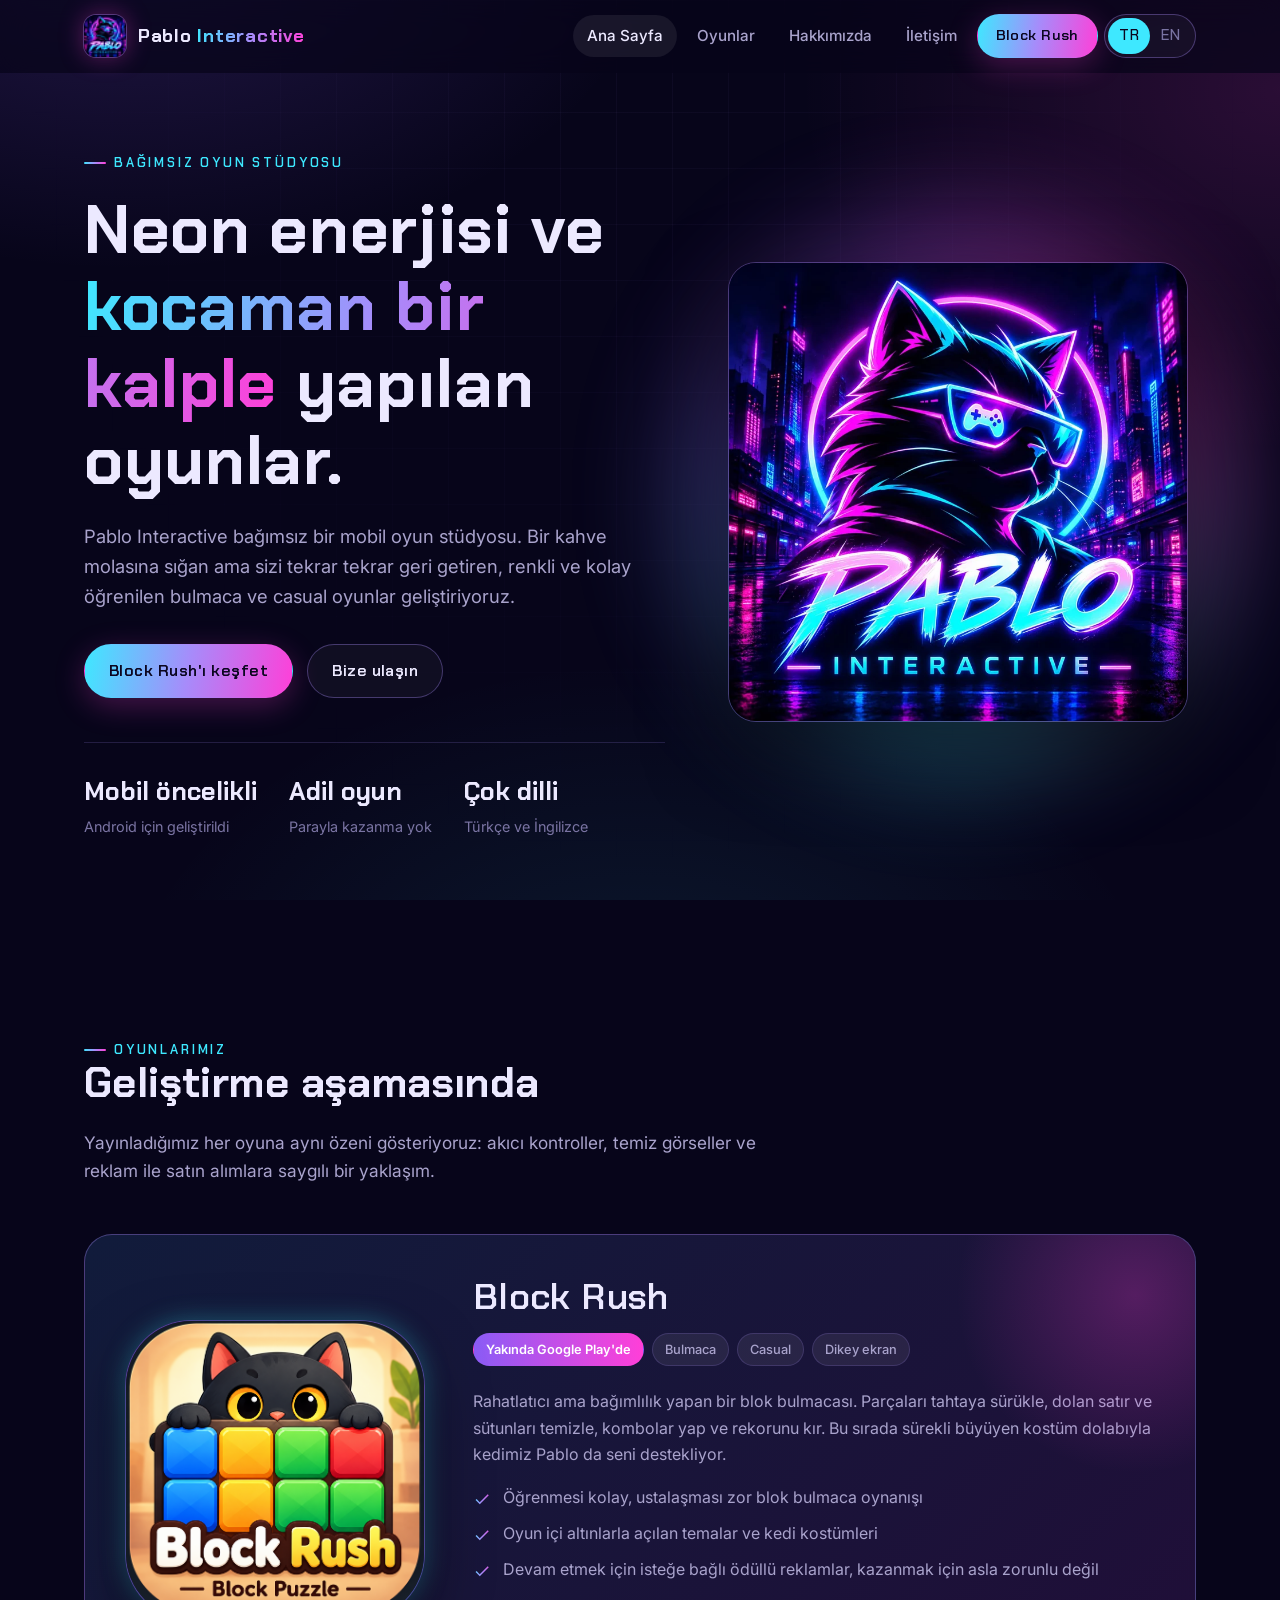
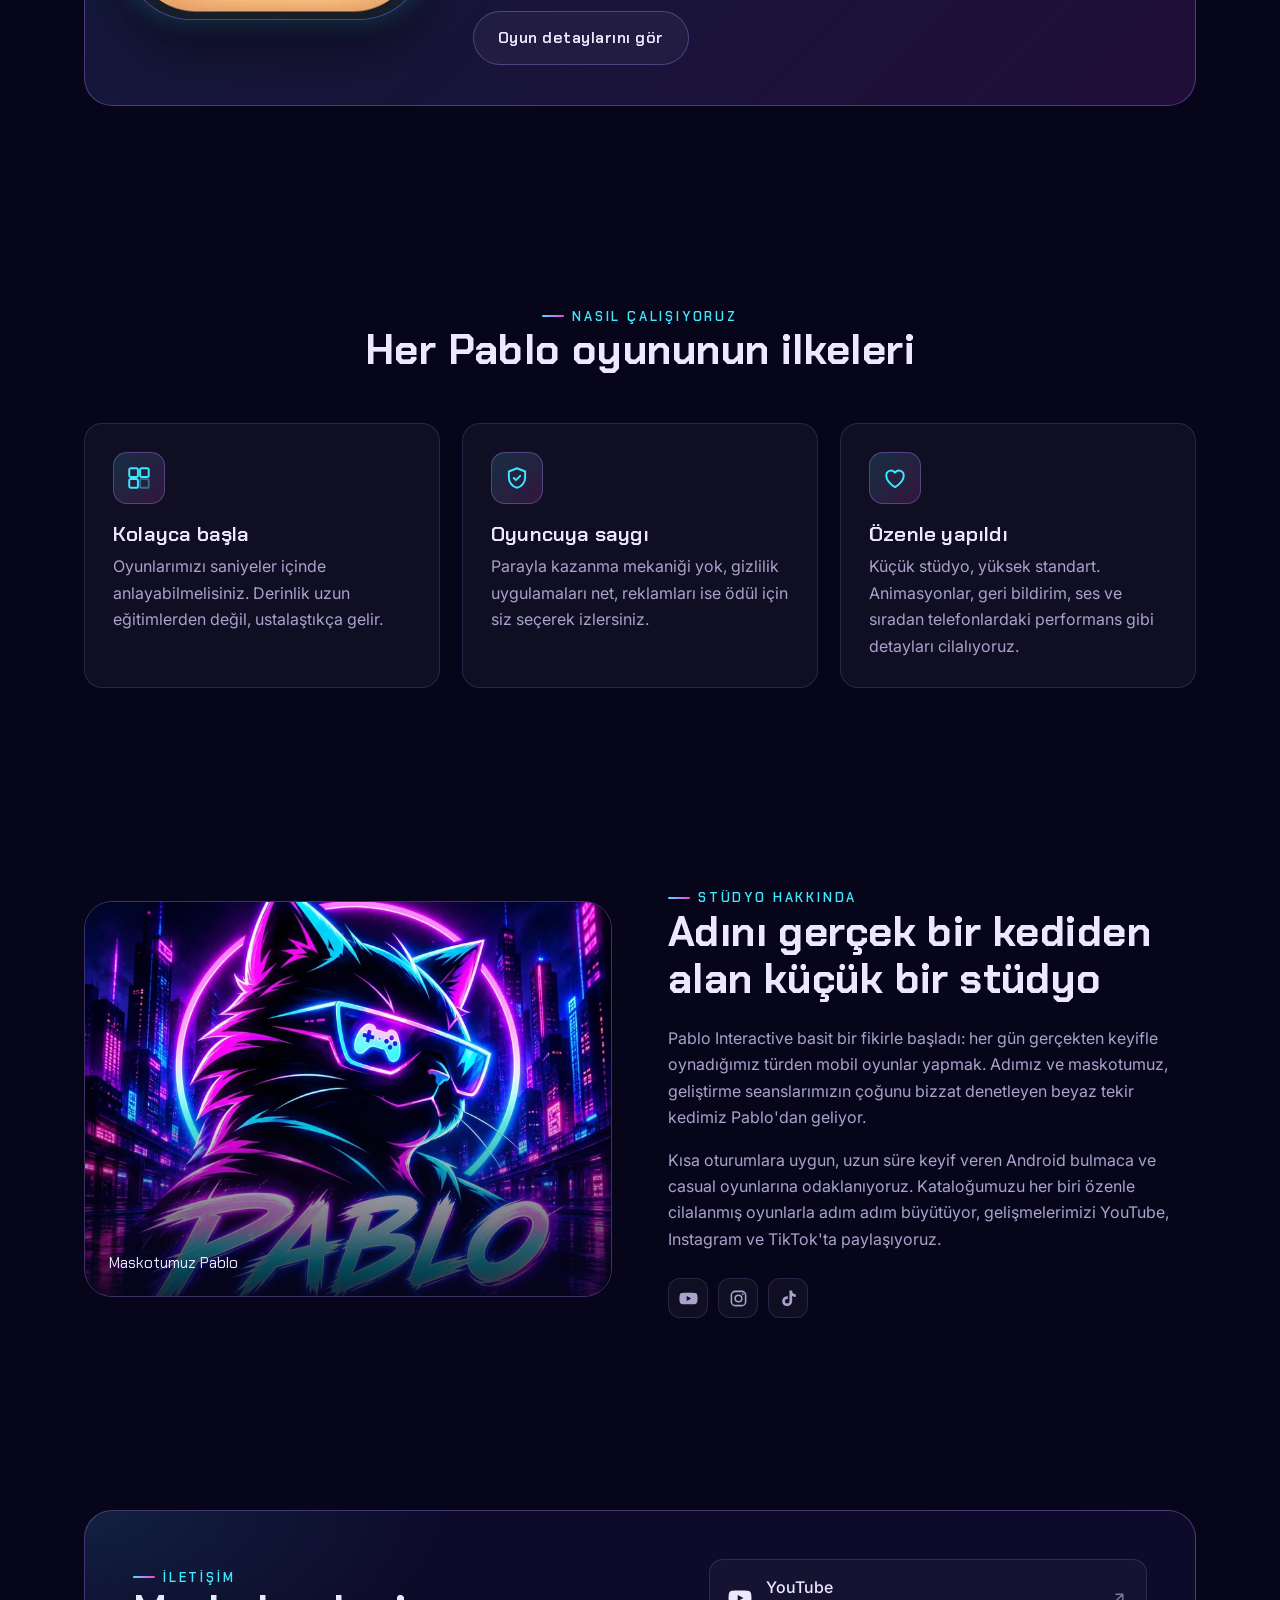
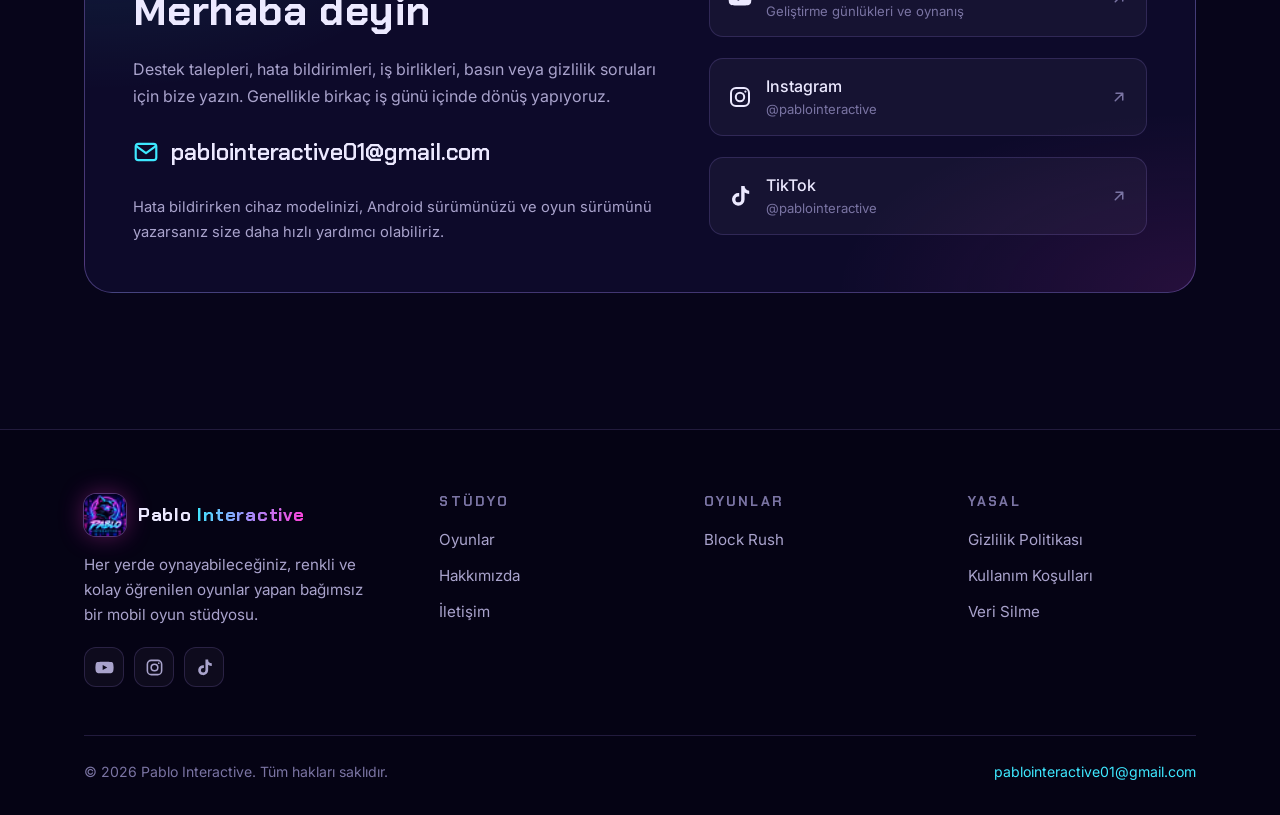
==== commit e936f837: "Add files via upload" ====
--- a/index.html
+++ b/index.html
@@ -1,42 +1,46 @@
 <!doctype html>
-<html lang="en">
+<html lang="tr">
 <head>
 <meta charset="utf-8">
 <meta name="viewport" content="width=device-width, initial-scale=1">
-<title>Pablo Interactive | Independent Mobile Game Studio</title>
-<meta name="description" content="Pablo Interactive is an independent mobile game studio making colorful, easy-to-learn puzzle and casual games for Android, including Block Rush.">
+<title>Pablo Interactive | Bağımsız Mobil Oyun Stüdyosu</title>
+<meta name="description" content="Pablo Interactive, Block Rush dahil Android için renkli ve kolay öğrenilen bulmaca ve casual oyunlar geliştiren bağımsız bir mobil oyun stüdyosudur.">
 <meta name="author" content="Pablo Interactive">
 <meta name="theme-color" content="#07051a">
 <link rel="canonical" href="https://pablo-interactive.github.io/">
+<link rel="alternate" hreflang="tr" href="https://pablo-interactive.github.io/">
+<link rel="alternate" hreflang="en" href="https://pablo-interactive.github.io/en/">
+<link rel="alternate" hreflang="x-default" href="https://pablo-interactive.github.io/">
 <meta property="og:type" content="website">
 <meta property="og:site_name" content="Pablo Interactive">
-<meta property="og:title" content="Pablo Interactive | Independent Mobile Game Studio">
-<meta property="og:description" content="Pablo Interactive is an independent mobile game studio making colorful, easy-to-learn puzzle and casual games for Android, including Block Rush.">
+<meta property="og:locale" content="tr_TR">
+<meta property="og:title" content="Pablo Interactive | Bağımsız Mobil Oyun Stüdyosu">
+<meta property="og:description" content="Pablo Interactive, Block Rush dahil Android için renkli ve kolay öğrenilen bulmaca ve casual oyunlar geliştiren bağımsız bir mobil oyun stüdyosudur.">
 <meta property="og:url" content="https://pablo-interactive.github.io/">
-<meta property="og:image" content="https://pablo-interactive.github.io/assets/img/og-image.jpg">
+<meta property="og:image" content="https://pablo-interactive.github.io/img/og-image.jpg">
 <meta name="twitter:card" content="summary_large_image">
-<meta name="twitter:title" content="Pablo Interactive | Independent Mobile Game Studio">
-<meta name="twitter:description" content="Pablo Interactive is an independent mobile game studio making colorful, easy-to-learn puzzle and casual games for Android, including Block Rush.">
-<meta name="twitter:image" content="https://pablo-interactive.github.io/assets/img/og-image.jpg">
-<link rel="icon" type="image/png" sizes="32x32" href="assets/img/favicon-32.png">
-<link rel="apple-touch-icon" href="assets/img/apple-touch-icon.png">
+<meta name="twitter:title" content="Pablo Interactive | Bağımsız Mobil Oyun Stüdyosu">
+<meta name="twitter:description" content="Pablo Interactive, Block Rush dahil Android için renkli ve kolay öğrenilen bulmaca ve casual oyunlar geliştiren bağımsız bir mobil oyun stüdyosudur.">
+<meta name="twitter:image" content="https://pablo-interactive.github.io/img/og-image.jpg">
+<link rel="icon" type="image/png" sizes="32x32" href="img/favicon-32.png">
+<link rel="apple-touch-icon" href="img/apple-touch-icon.png">
 <link rel="manifest" href="site.webmanifest">
 <link rel="preconnect" href="https://fonts.googleapis.com">
 <link rel="preconnect" href="https://fonts.gstatic.com" crossorigin>
 <link href="https://fonts.googleapis.com/css2?family=Chakra+Petch:wght@500;600;700&family=Inter:wght@400;500;600&display=swap" rel="stylesheet">
-<link rel="stylesheet" href="assets/css/style.css">
+<link rel="stylesheet" href="css/style.css">
 </head>
 <body>
-<a class="skip-link" href="#main">Skip to content</a>
+<a class="skip-link" href="#main">İçeriğe geç</a>
 <header class="site-header">
-  <nav class="container nav" aria-label="Main">
-    <a class="brand" href="index.html" aria-label="Pablo Interactive home">
-      <img src="assets/img/favicon-32.png" srcset="assets/img/icon-192.png 2x" width="42" height="42" alt="">
+  <nav class="container nav" aria-label="Ana menü">
+    <a class="brand" href="index.html" aria-label="Pablo Interactive ana sayfa">
+      <img src="img/favicon-32.png" srcset="img/icon-192.png 2x" width="42" height="42" alt="">
       <span>Pablo <b>Interactive</b></span>
     </a>
-    <button class="nav-toggle" type="button" aria-expanded="false" aria-controls="nav-links" aria-label="Open menu"><svg viewBox="0 0 24 24" fill="none" stroke="currentColor" stroke-width="2" stroke-linecap="round" aria-hidden="true"><path d="M4 7h16M4 12h16M4 17h16"/></svg></button>
+    <button class="nav-toggle" type="button" aria-expanded="false" aria-controls="nav-links" aria-label="Menüyü aç"><svg viewBox="0 0 24 24" fill="none" stroke="currentColor" stroke-width="2" stroke-linecap="round" aria-hidden="true"><path d="M4 7h16M4 12h16M4 17h16"/></svg></button>
     <ul class="nav-links" id="nav-links">
-      <li><a href="index.html" aria-current="page">Home</a></li><li><a href="index.html#games">Games</a></li><li><a href="index.html#about">About</a></li><li><a href="index.html#contact">Contact</a></li><li><a class="btn btn-primary" href="block-rush.html">Block Rush</a></li>
+      <li><a href="index.html" aria-current="page">Ana Sayfa</a></li><li><a href="index.html#games">Oyunlar</a></li><li><a href="index.html#about">Hakkımızda</a></li><li><a href="index.html#contact">İletişim</a></li><li><a class="btn btn-primary" href="block-rush.html">Block Rush</a></li><li><div class="lang-switch" role="group" aria-label="Dil"><a href="index.html" hreflang="tr" lang="tr" aria-current="true">TR</a><a href="en/index.html" hreflang="en" lang="en">EN</a></div></li>
     </ul>
   </nav>
 </header>
@@ -44,23 +48,23 @@
 <section class="hero">
   <div class="container hero-grid">
     <div>
-      <span class="eyebrow">Independent game studio</span>
-      <h1>Games with <span class="gradient-text">neon energy</span> and a lot of heart.</h1>
-      <p class="lead">Pablo Interactive is an independent mobile game studio. We make colorful, easy-to-learn puzzle and casual games that fit into a coffee break and still keep you coming back.</p>
+      <span class="eyebrow">Bağımsız oyun stüdyosu</span>
+      <h1>Neon enerjisi ve <span class="gradient-text">kocaman bir kalple</span> yapılan oyunlar.</h1>
+      <p class="lead">Pablo Interactive bağımsız bir mobil oyun stüdyosu. Bir kahve molasına sığan ama sizi tekrar tekrar geri getiren, renkli ve kolay öğrenilen bulmaca ve casual oyunlar geliştiriyoruz.</p>
       <div class="hero-actions">
-        <a class="btn btn-primary" href="block-rush.html">Meet Block Rush</a>
-        <a class="btn btn-ghost" href="#contact">Get in touch</a>
+        <a class="btn btn-primary" href="block-rush.html">Block Rush'ı keşfet</a>
+        <a class="btn btn-ghost" href="#contact">Bize ulaşın</a>
       </div>
       <div class="hero-stats">
-        <div><strong>Mobile first</strong><span>Built for Android</span></div>
-        <div><strong>Fair play</strong><span>No pay-to-win</span></div>
-        <div><strong>Multi-language</strong><span>Including Turkish</span></div>
+        <div><strong>Mobil öncelikli</strong><span>Android için geliştirildi</span></div>
+        <div><strong>Adil oyun</strong><span>Parayla kazanma yok</span></div>
+        <div><strong>Çok dilli</strong><span>Türkçe ve İngilizce</span></div>
       </div>
     </div>
     <div class="hero-art">
       <picture>
-        <source srcset="assets/img/logo.webp" type="image/webp">
-        <img src="assets/img/logo.jpg" alt="Pablo Interactive logo: a neon cat wearing gaming glasses" width="800" height="800" fetchpriority="high">
+        <source srcset="img/logo.webp" type="image/webp">
+        <img src="img/logo.jpg" alt="Pablo Interactive logosu: oyun gözlüğü takan neon bir kedi" width="800" height="800" fetchpriority="high">
       </picture>
     </div>
   </div>
@@ -69,30 +73,30 @@
 <section id="games">
   <div class="container">
     <div class="section-head reveal">
-      <span class="eyebrow">Our games</span>
-      <h2>Now in development</h2>
-      <p>Every game we ship gets the same care: smooth controls, clean visuals and a respectful approach to ads and purchases.</p>
+      <span class="eyebrow">Oyunlarımız</span>
+      <h2>Geliştirme aşamasında</h2>
+      <p>Yayınladığımız her oyuna aynı özeni gösteriyoruz: akıcı kontroller, temiz görseller ve reklam ile satın alımlara saygılı bir yaklaşım.</p>
     </div>
     <article class="game-feature reveal">
       <div class="game-icon">
   <div class="fallback" aria-hidden="true"><i></i><i></i><i></i><i></i><i></i><i></i><i></i><i></i><i></i></div>
-  <img src="assets/img/block-rush-icon.png" alt="Block Rush app icon" width="512" height="512" loading="lazy">
+  <img src="img/block-rush-icon.png" alt="Block Rush uygulama ikonu" width="512" height="512" loading="lazy">
 </div>
       <div>
         <h3 style="font-size:clamp(1.7rem,3.4vw,2.3rem);margin:0">Block Rush</h3>
         <div class="tag-row">
-          <span class="tag soon">Coming soon to Google Play</span>
-          <span class="tag">Puzzle</span>
+          <span class="tag soon">Yakında Google Play'de</span>
+          <span class="tag">Bulmaca</span>
           <span class="tag">Casual</span>
-          <span class="tag">Portrait</span>
+          <span class="tag">Dikey ekran</span>
         </div>
-        <p class="muted">A relaxing yet addictive block puzzle. Drag pieces onto the board, clear full rows and columns, chain combos and chase your high score, with Pablo the cat cheering you on in a growing wardrobe of costumes.</p>
+        <p class="muted">Rahatlatıcı ama bağımlılık yapan bir blok bulmacası. Parçaları tahtaya sürükle, dolan satır ve sütunları temizle, kombolar yap ve rekorunu kır. Bu sırada sürekli büyüyen kostüm dolabıyla kedimiz Pablo da seni destekliyor.</p>
         <ul class="check-list">
-          <li>Simple to learn, hard to master block puzzle gameplay</li>
-          <li>Unlockable themes and cat costumes with in-game coins</li>
-          <li>Optional rewarded ads to continue a run, never forced to win</li>
-        </ul>
-        <a class="btn btn-ghost" href="block-rush.html">View game details</a>
+          <li>Öğrenmesi kolay, ustalaşması zor blok bulmaca oynanışı</li>
+          <li>Oyun içi altınlarla açılan temalar ve kedi kostümleri</li>
+          <li>Devam etmek için isteğe bağlı ödüllü reklamlar, kazanmak için asla zorunlu değil</li>
+        </ul>
+        <a class="btn btn-ghost" href="block-rush.html">Oyun detaylarını gör</a>
       </div>
     </article>
   </div>
@@ -101,24 +105,24 @@
 <section>
   <div class="container">
     <div class="section-head center reveal">
-      <span class="eyebrow">How we work</span>
-      <h2>What every Pablo game stands for</h2>
+      <span class="eyebrow">Nasıl çalışıyoruz</span>
+      <h2>Her Pablo oyununun ilkeleri</h2>
     </div>
     <div class="grid-3">
       <div class="card reveal">
         <div class="icon-badge"><svg viewBox="0 0 24 24" fill="none" stroke="currentColor" stroke-width="1.8" stroke-linejoin="round" aria-hidden="true"><rect x="3" y="3" width="8" height="8" rx="1.5"/><rect x="13" y="3" width="8" height="8" rx="1.5"/><rect x="3" y="13" width="8" height="8" rx="1.5"/><rect x="13" y="13" width="8" height="8" rx="1.5" opacity=".4"/></svg></div>
-        <h3>Easy to pick up</h3>
-        <p>You should understand our games in seconds. Depth comes from mastery, not from long tutorials.</p>
+        <h3>Kolayca başla</h3>
+        <p>Oyunlarımızı saniyeler içinde anlayabilmelisiniz. Derinlik uzun eğitimlerden değil, ustalaştıkça gelir.</p>
       </div>
       <div class="card reveal">
         <div class="icon-badge"><svg viewBox="0 0 24 24" fill="none" stroke="currentColor" stroke-width="1.8" stroke-linecap="round" stroke-linejoin="round" aria-hidden="true"><path d="M12 3 4.5 6v5.5c0 4.6 3.2 8.4 7.5 9.5 4.3-1.1 7.5-4.9 7.5-9.5V6L12 3Z"/><path d="m9 12 2 2 4-4"/></svg></div>
-        <h3>Respect for players</h3>
-        <p>No pay-to-win mechanics, clear privacy practices and ads that you choose to watch for a reward.</p>
+        <h3>Oyuncuya saygı</h3>
+        <p>Parayla kazanma mekaniği yok, gizlilik uygulamaları net, reklamları ise ödül için siz seçerek izlersiniz.</p>
       </div>
       <div class="card reveal">
         <div class="icon-badge"><svg viewBox="0 0 24 24" fill="none" stroke="currentColor" stroke-width="1.8" stroke-linejoin="round" aria-hidden="true"><path d="M12 20.5s-8-4.6-8-10.6A4.4 4.4 0 0 1 12 7a4.4 4.4 0 0 1 8 2.9c0 6-8 10.6-8 10.6Z"/></svg></div>
-        <h3>Made with care</h3>
-        <p>Small studio, high standards. We polish the details: animations, feedback, sound and performance on everyday phones.</p>
+        <h3>Özenle yapıldı</h3>
+        <p>Küçük stüdyo, yüksek standart. Animasyonlar, geri bildirim, ses ve sıradan telefonlardaki performans gibi detayları cilalıyoruz.</p>
       </div>
     </div>
   </div>
@@ -128,20 +132,20 @@
   <div class="container about-grid">
     <figure class="about-visual reveal" style="margin:0">
       <picture>
-        <source srcset="assets/img/logo.webp" type="image/webp">
-        <img src="assets/img/logo.jpg" alt="" width="800" height="800" loading="lazy">
+        <source srcset="img/logo.webp" type="image/webp">
+        <img src="img/logo.jpg" alt="" width="800" height="800" loading="lazy">
       </picture>
-      <figcaption>Pablo, our studio mascot</figcaption>
+      <figcaption>Maskotumuz Pablo</figcaption>
     </figure>
     <div class="reveal">
-      <span class="eyebrow">About the studio</span>
-      <h2>A small studio named after a real cat</h2>
-      <p class="muted">Pablo Interactive started with a simple idea: build the kind of mobile games we actually enjoy playing every day. Our name and mascot come from Pablo, a very real white tabby who supervises most of our development sessions.</p>
-      <p class="muted">We focus on puzzle and casual games for Android, designed for short sessions and long-term fun. We are building our catalog one carefully polished game at a time, and we share our progress on YouTube, Instagram and TikTok.</p>
+      <span class="eyebrow">Stüdyo hakkında</span>
+      <h2>Adını gerçek bir kediden alan küçük bir stüdyo</h2>
+      <p class="muted">Pablo Interactive basit bir fikirle başladı: her gün gerçekten keyifle oynadığımız türden mobil oyunlar yapmak. Adımız ve maskotumuz, geliştirme seanslarımızın çoğunu bizzat denetleyen beyaz tekir kedimiz Pablo'dan geliyor.</p>
+      <p class="muted">Kısa oturumlara uygun, uzun süre keyif veren Android bulmaca ve casual oyunlarına odaklanıyoruz. Kataloğumuzu her biri özenle cilalanmış oyunlarla adım adım büyütüyor, gelişmelerimizi YouTube, Instagram ve TikTok'ta paylaşıyoruz.</p>
       <div style="margin-top:26px"><div class="social-icons">
-  <a href="https://www.youtube.com/channel/UC-VvONWJP3U7k78azxqZC6A" target="_blank" rel="noopener" aria-label="Pablo Interactive on YouTube"><svg viewBox="0 0 24 24" fill="currentColor" aria-hidden="true"><path d="M23 7.2a3 3 0 0 0-2.1-2.1C19 4.6 12 4.6 12 4.6s-7 0-8.9.5A3 3 0 0 0 1 7.2 31 31 0 0 0 .5 12 31 31 0 0 0 1 16.8a3 3 0 0 0 2.1 2.1c1.9.5 8.9.5 8.9.5s7 0 8.9-.5a3 3 0 0 0 2.1-2.1 31 31 0 0 0 .5-4.8 31 31 0 0 0-.5-4.8ZM9.7 15.1V8.9l5.8 3.1-5.8 3.1Z"/></svg></a>
-  <a href="https://www.instagram.com/pablointeractive" target="_blank" rel="noopener" aria-label="Pablo Interactive on Instagram"><svg viewBox="0 0 24 24" fill="none" stroke="currentColor" stroke-width="2" aria-hidden="true"><rect x="3" y="3" width="18" height="18" rx="5"/><circle cx="12" cy="12" r="4.2"/><circle cx="17.4" cy="6.6" r="1.1" fill="currentColor" stroke="none"/></svg></a>
-  <a href="https://www.tiktok.com/@pablointeractive" target="_blank" rel="noopener" aria-label="Pablo Interactive on TikTok"><svg viewBox="0 0 24 24" fill="currentColor" aria-hidden="true"><path d="M16.6 2h-3.4v13.4a2.9 2.9 0 1 1-2.9-2.9c.3 0 .6 0 .9.1V9.1a6.3 6.3 0 1 0 5.4 6.3V8.6a8 8 0 0 0 4.6 1.5V6.7a4.6 4.6 0 0 1-4.6-4.7Z"/></svg></a>
+  <a href="https://www.youtube.com/channel/UC-VvONWJP3U7k78azxqZC6A" target="_blank" rel="noopener" aria-label="YouTube hesabımız"><svg viewBox="0 0 24 24" fill="currentColor" aria-hidden="true"><path d="M23 7.2a3 3 0 0 0-2.1-2.1C19 4.6 12 4.6 12 4.6s-7 0-8.9.5A3 3 0 0 0 1 7.2 31 31 0 0 0 .5 12 31 31 0 0 0 1 16.8a3 3 0 0 0 2.1 2.1c1.9.5 8.9.5 8.9.5s7 0 8.9-.5a3 3 0 0 0 2.1-2.1 31 31 0 0 0 .5-4.8 31 31 0 0 0-.5-4.8ZM9.7 15.1V8.9l5.8 3.1-5.8 3.1Z"/></svg></a>
+  <a href="https://www.instagram.com/pablointeractive" target="_blank" rel="noopener" aria-label="Instagram hesabımız"><svg viewBox="0 0 24 24" fill="none" stroke="currentColor" stroke-width="2" aria-hidden="true"><rect x="3" y="3" width="18" height="18" rx="5"/><circle cx="12" cy="12" r="4.2"/><circle cx="17.4" cy="6.6" r="1.1" fill="currentColor" stroke="none"/></svg></a>
+  <a href="https://www.tiktok.com/@pablointeractive" target="_blank" rel="noopener" aria-label="TikTok hesabımız"><svg viewBox="0 0 24 24" fill="currentColor" aria-hidden="true"><path d="M16.6 2h-3.4v13.4a2.9 2.9 0 1 1-2.9-2.9c.3 0 .6 0 .9.1V9.1a6.3 6.3 0 1 0 5.4 6.3V8.6a8 8 0 0 0 4.6 1.5V6.7a4.6 4.6 0 0 1-4.6-4.7Z"/></svg></a>
 </div></div>
     </div>
   </div>
@@ -151,14 +155,14 @@
   <div class="container">
     <div class="contact-panel reveal">
       <div>
-        <span class="eyebrow">Contact</span>
-        <h2>Say hello</h2>
-        <p class="muted">Support requests, bug reports, business and press inquiries, or privacy questions: write to us and we will get back to you as soon as we can, usually within a few business days.</p>
+        <span class="eyebrow">İletişim</span>
+        <h2>Merhaba deyin</h2>
+        <p class="muted">Destek talepleri, hata bildirimleri, iş birlikleri, basın veya gizlilik soruları için bize yazın. Genellikle birkaç iş günü içinde dönüş yapıyoruz.</p>
         <a class="contact-email" href="mailto:pablointeractive01@gmail.com"><svg viewBox="0 0 24 24" fill="none" stroke="currentColor" stroke-width="2" stroke-linecap="round" stroke-linejoin="round" aria-hidden="true"><rect x="2.5" y="4.5" width="19" height="15" rx="2.5"/><path d="m3 6.5 9 6.5 9-6.5"/></svg>pablointeractive01@gmail.com</a>
-        <p class="muted" style="font-size:.92rem;margin:0">When reporting a bug, please include your device model, Android version and the game version so we can help faster.</p>
+        <p class="muted" style="font-size:.92rem;margin:0">Hata bildirirken cihaz modelinizi, Android sürümünüzü ve oyun sürümünü yazarsanız size daha hızlı yardımcı olabiliriz.</p>
       </div>
       <ul class="social-list">
-        <li><a class="social-link" href="https://www.youtube.com/channel/UC-VvONWJP3U7k78azxqZC6A" target="_blank" rel="noopener"><svg viewBox="0 0 24 24" fill="currentColor" aria-hidden="true"><path d="M23 7.2a3 3 0 0 0-2.1-2.1C19 4.6 12 4.6 12 4.6s-7 0-8.9.5A3 3 0 0 0 1 7.2 31 31 0 0 0 .5 12 31 31 0 0 0 1 16.8a3 3 0 0 0 2.1 2.1c1.9.5 8.9.5 8.9.5s7 0 8.9-.5a3 3 0 0 0 2.1-2.1 31 31 0 0 0 .5-4.8 31 31 0 0 0-.5-4.8ZM9.7 15.1V8.9l5.8 3.1-5.8 3.1Z"/></svg><span>YouTube<small>Devlogs and gameplay</small></span><svg class="arrow" viewBox="0 0 24 24" fill="none" stroke="currentColor" stroke-width="2" stroke-linecap="round" stroke-linejoin="round" aria-hidden="true"><path d="M7 17 17 7M8 7h9v9"/></svg></a></li>
+        <li><a class="social-link" href="https://www.youtube.com/channel/UC-VvONWJP3U7k78azxqZC6A" target="_blank" rel="noopener"><svg viewBox="0 0 24 24" fill="currentColor" aria-hidden="true"><path d="M23 7.2a3 3 0 0 0-2.1-2.1C19 4.6 12 4.6 12 4.6s-7 0-8.9.5A3 3 0 0 0 1 7.2 31 31 0 0 0 .5 12 31 31 0 0 0 1 16.8a3 3 0 0 0 2.1 2.1c1.9.5 8.9.5 8.9.5s7 0 8.9-.5a3 3 0 0 0 2.1-2.1 31 31 0 0 0 .5-4.8 31 31 0 0 0-.5-4.8ZM9.7 15.1V8.9l5.8 3.1-5.8 3.1Z"/></svg><span>YouTube<small>Geliştirme günlükleri ve oynanış</small></span><svg class="arrow" viewBox="0 0 24 24" fill="none" stroke="currentColor" stroke-width="2" stroke-linecap="round" stroke-linejoin="round" aria-hidden="true"><path d="M7 17 17 7M8 7h9v9"/></svg></a></li>
         <li><a class="social-link" href="https://www.instagram.com/pablointeractive" target="_blank" rel="noopener"><svg viewBox="0 0 24 24" fill="none" stroke="currentColor" stroke-width="2" aria-hidden="true"><rect x="3" y="3" width="18" height="18" rx="5"/><circle cx="12" cy="12" r="4.2"/><circle cx="17.4" cy="6.6" r="1.1" fill="currentColor" stroke="none"/></svg><span>Instagram<small>@pablointeractive</small></span><svg class="arrow" viewBox="0 0 24 24" fill="none" stroke="currentColor" stroke-width="2" stroke-linecap="round" stroke-linejoin="round" aria-hidden="true"><path d="M7 17 17 7M8 7h9v9"/></svg></a></li>
         <li><a class="social-link" href="https://www.tiktok.com/@pablointeractive" target="_blank" rel="noopener"><svg viewBox="0 0 24 24" fill="currentColor" aria-hidden="true"><path d="M16.6 2h-3.4v13.4a2.9 2.9 0 1 1-2.9-2.9c.3 0 .6 0 .9.1V9.1a6.3 6.3 0 1 0 5.4 6.3V8.6a8 8 0 0 0 4.6 1.5V6.7a4.6 4.6 0 0 1-4.6-4.7Z"/></svg><span>TikTok<small>@pablointeractive</small></span><svg class="arrow" viewBox="0 0 24 24" fill="none" stroke="currentColor" stroke-width="2" stroke-linecap="round" stroke-linejoin="round" aria-hidden="true"><path d="M7 17 17 7M8 7h9v9"/></svg></a></li>
       </ul>
@@ -171,45 +175,45 @@
     <div class="footer-grid">
       <div class="footer-brand">
         <a class="brand" href="index.html">
-          <img src="assets/img/favicon-32.png" srcset="assets/img/icon-192.png 2x" width="42" height="42" alt="">
+          <img src="img/favicon-32.png" srcset="img/icon-192.png 2x" width="42" height="42" alt="">
           <span>Pablo <b>Interactive</b></span>
         </a>
-        <p>An independent mobile game studio making bright, quick-to-learn games you can play anywhere.</p>
+        <p>Her yerde oynayabileceğiniz, renkli ve kolay öğrenilen oyunlar yapan bağımsız bir mobil oyun stüdyosu.</p>
         <div class="social-icons">
-  <a href="https://www.youtube.com/channel/UC-VvONWJP3U7k78azxqZC6A" target="_blank" rel="noopener" aria-label="Pablo Interactive on YouTube"><svg viewBox="0 0 24 24" fill="currentColor" aria-hidden="true"><path d="M23 7.2a3 3 0 0 0-2.1-2.1C19 4.6 12 4.6 12 4.6s-7 0-8.9.5A3 3 0 0 0 1 7.2 31 31 0 0 0 .5 12 31 31 0 0 0 1 16.8a3 3 0 0 0 2.1 2.1c1.9.5 8.9.5 8.9.5s7 0 8.9-.5a3 3 0 0 0 2.1-2.1 31 31 0 0 0 .5-4.8 31 31 0 0 0-.5-4.8ZM9.7 15.1V8.9l5.8 3.1-5.8 3.1Z"/></svg></a>
-  <a href="https://www.instagram.com/pablointeractive" target="_blank" rel="noopener" aria-label="Pablo Interactive on Instagram"><svg viewBox="0 0 24 24" fill="none" stroke="currentColor" stroke-width="2" aria-hidden="true"><rect x="3" y="3" width="18" height="18" rx="5"/><circle cx="12" cy="12" r="4.2"/><circle cx="17.4" cy="6.6" r="1.1" fill="currentColor" stroke="none"/></svg></a>
-  <a href="https://www.tiktok.com/@pablointeractive" target="_blank" rel="noopener" aria-label="Pablo Interactive on TikTok"><svg viewBox="0 0 24 24" fill="currentColor" aria-hidden="true"><path d="M16.6 2h-3.4v13.4a2.9 2.9 0 1 1-2.9-2.9c.3 0 .6 0 .9.1V9.1a6.3 6.3 0 1 0 5.4 6.3V8.6a8 8 0 0 0 4.6 1.5V6.7a4.6 4.6 0 0 1-4.6-4.7Z"/></svg></a>
+  <a href="https://www.youtube.com/channel/UC-VvONWJP3U7k78azxqZC6A" target="_blank" rel="noopener" aria-label="YouTube hesabımız"><svg viewBox="0 0 24 24" fill="currentColor" aria-hidden="true"><path d="M23 7.2a3 3 0 0 0-2.1-2.1C19 4.6 12 4.6 12 4.6s-7 0-8.9.5A3 3 0 0 0 1 7.2 31 31 0 0 0 .5 12 31 31 0 0 0 1 16.8a3 3 0 0 0 2.1 2.1c1.9.5 8.9.5 8.9.5s7 0 8.9-.5a3 3 0 0 0 2.1-2.1 31 31 0 0 0 .5-4.8 31 31 0 0 0-.5-4.8ZM9.7 15.1V8.9l5.8 3.1-5.8 3.1Z"/></svg></a>
+  <a href="https://www.instagram.com/pablointeractive" target="_blank" rel="noopener" aria-label="Instagram hesabımız"><svg viewBox="0 0 24 24" fill="none" stroke="currentColor" stroke-width="2" aria-hidden="true"><rect x="3" y="3" width="18" height="18" rx="5"/><circle cx="12" cy="12" r="4.2"/><circle cx="17.4" cy="6.6" r="1.1" fill="currentColor" stroke="none"/></svg></a>
+  <a href="https://www.tiktok.com/@pablointeractive" target="_blank" rel="noopener" aria-label="TikTok hesabımız"><svg viewBox="0 0 24 24" fill="currentColor" aria-hidden="true"><path d="M16.6 2h-3.4v13.4a2.9 2.9 0 1 1-2.9-2.9c.3 0 .6 0 .9.1V9.1a6.3 6.3 0 1 0 5.4 6.3V8.6a8 8 0 0 0 4.6 1.5V6.7a4.6 4.6 0 0 1-4.6-4.7Z"/></svg></a>
 </div>
       </div>
       <div>
-        <h4>Studio</h4>
+        <h4>Stüdyo</h4>
         <ul>
-          <li><a href="index.html#games">Games</a></li>
-          <li><a href="index.html#about">About</a></li>
-          <li><a href="index.html#contact">Contact</a></li>
-        </ul>
-      </div>
-      <div>
-        <h4>Games</h4>
+          <li><a href="index.html#games">Oyunlar</a></li>
+          <li><a href="index.html#about">Hakkımızda</a></li>
+          <li><a href="index.html#contact">İletişim</a></li>
+        </ul>
+      </div>
+      <div>
+        <h4>Oyunlar</h4>
         <ul>
           <li><a href="block-rush.html">Block Rush</a></li>
         </ul>
       </div>
       <div>
-        <h4>Legal</h4>
+        <h4>Yasal</h4>
         <ul>
-          <li><a href="privacy-policy.html">Privacy Policy</a></li>
-          <li><a href="terms.html">Terms of Service</a></li>
-          <li><a href="data-deletion.html">Data Deletion</a></li>
+          <li><a href="privacy-policy.html">Gizlilik Politikası</a></li>
+          <li><a href="terms.html">Kullanım Koşulları</a></li>
+          <li><a href="data-deletion.html">Veri Silme</a></li>
         </ul>
       </div>
     </div>
     <div class="footer-bottom">
-      <span>&copy; <span data-year>2026</span> Pablo Interactive. All rights reserved.</span>
+      <span>&copy; <span data-year>2026</span> Pablo Interactive. Tüm hakları saklıdır.</span>
       <a href="mailto:pablointeractive01@gmail.com">pablointeractive01@gmail.com</a>
     </div>
   </div>
 </footer>
-<script src="assets/js/main.js" defer></script>
+<script src="js/main.js" defer></script>
 </body>
 </html>
--- a/css/style.css
+++ b/css/style.css
@@ -0,0 +1,726 @@
+/* ==========================================================================
+   Pablo Interactive — main stylesheet
+   ========================================================================== */
+
+:root {
+  --bg: #07051a;
+  --bg-2: #0d0a2a;
+  --surface: rgba(255, 255, 255, 0.04);
+  --surface-2: rgba(255, 255, 255, 0.07);
+  --border: rgba(167, 139, 250, 0.18);
+  --border-strong: rgba(167, 139, 250, 0.35);
+  --text: #ece9ff;
+  --text-muted: #a9a3cc;
+  --text-dim: #7a74a3;
+  --cyan: #3ee8ff;
+  --magenta: #ff3fd8;
+  --violet: #8b5cf6;
+  --grad: linear-gradient(100deg, var(--cyan) 0%, #a78bfa 50%, var(--magenta) 100%);
+  --glow-cyan: 0 0 24px rgba(62, 232, 255, 0.35);
+  --glow-magenta: 0 0 24px rgba(255, 63, 216, 0.35);
+  --radius: 18px;
+  --radius-sm: 10px;
+  --max: 1160px;
+  --font-display: "Chakra Petch", "Segoe UI", system-ui, sans-serif;
+  --font-body: "Inter", "Segoe UI", system-ui, -apple-system, sans-serif;
+}
+
+*,
+*::before,
+*::after { box-sizing: border-box; }
+
+html { scroll-behavior: smooth; -webkit-text-size-adjust: 100%; }
+
+body {
+  margin: 0;
+  background: var(--bg);
+  color: var(--text);
+  font-family: var(--font-body);
+  font-size: 16px;
+  line-height: 1.65;
+  -webkit-font-smoothing: antialiased;
+  overflow-x: hidden;
+}
+html { overflow-x: hidden; }
+@supports (overflow: clip) { html, body { overflow-x: clip; } }
+.hero, #about { overflow-x: clip; }
+
+/* Ambient background */
+body::before {
+  content: "";
+  position: fixed;
+  inset: 0;
+  z-index: -2;
+  background:
+    radial-gradient(900px 600px at 10% -10%, rgba(139, 92, 246, 0.22), transparent 60%),
+    radial-gradient(800px 600px at 100% 10%, rgba(255, 63, 216, 0.14), transparent 60%),
+    radial-gradient(900px 700px at 50% 120%, rgba(62, 232, 255, 0.10), transparent 60%),
+    var(--bg);
+}
+body::after {
+  content: "";
+  position: fixed;
+  inset: 0;
+  z-index: -1;
+  pointer-events: none;
+  background-image:
+    linear-gradient(rgba(167, 139, 250, 0.05) 1px, transparent 1px),
+    linear-gradient(90deg, rgba(167, 139, 250, 0.05) 1px, transparent 1px);
+  background-size: 56px 56px;
+  mask-image: radial-gradient(ellipse at 50% 0%, #000 0%, transparent 70%);
+  -webkit-mask-image: radial-gradient(ellipse at 50% 0%, #000 0%, transparent 70%);
+}
+
+img { max-width: 100%; height: auto; display: block; }
+a { color: var(--cyan); text-decoration: none; transition: color .2s; }
+a:hover { color: #fff; }
+::selection { background: var(--magenta); color: #fff; }
+
+:focus-visible {
+  outline: 2px solid var(--cyan);
+  outline-offset: 3px;
+  border-radius: 6px;
+}
+
+.container {
+  width: 100%;
+  max-width: var(--max);
+  margin: 0 auto;
+  padding: 0 24px;
+}
+
+.skip-link {
+  position: absolute;
+  left: 16px;
+  top: -60px;
+  z-index: 100;
+  padding: 10px 16px;
+  background: var(--cyan);
+  color: #000;
+  border-radius: 8px;
+  font-weight: 600;
+}
+.skip-link:focus { top: 12px; color: #000; }
+
+/* ---------------- Header ---------------- */
+.site-header {
+  position: sticky;
+  top: 0;
+  z-index: 50;
+  backdrop-filter: blur(14px);
+  -webkit-backdrop-filter: blur(14px);
+  background: rgba(7, 5, 26, 0.72);
+  border-bottom: 1px solid transparent;
+  transition: border-color .3s, background .3s;
+}
+.site-header.scrolled { border-bottom-color: var(--border); background: rgba(7, 5, 26, 0.88); }
+
+.nav {
+  display: flex;
+  align-items: center;
+  justify-content: space-between;
+  height: 72px;
+  gap: 16px;
+}
+
+.brand {
+  display: flex;
+  align-items: center;
+  gap: 12px;
+  color: var(--text);
+  font-family: var(--font-display);
+  font-weight: 700;
+  font-size: 1.15rem;
+  letter-spacing: .04em;
+}
+.brand:hover { color: var(--text); }
+.brand img {
+  width: 42px;
+  height: 42px;
+  border-radius: 12px;
+  box-shadow: 0 0 0 1px var(--border-strong), var(--glow-magenta);
+}
+.brand span b { font-weight: 700; background: var(--grad); -webkit-background-clip: text; background-clip: text; color: transparent; }
+
+.nav-links {
+  display: flex;
+  align-items: center;
+  gap: 6px;
+  list-style: none;
+  margin: 0;
+  padding: 0;
+}
+.nav-links a {
+  display: block;
+  padding: 8px 14px;
+  border-radius: 999px;
+  color: var(--text-muted);
+  font-weight: 500;
+  font-size: .95rem;
+}
+.nav-links a:hover,
+.nav-links a[aria-current="page"] { color: var(--text); background: var(--surface-2); }
+
+.nav-toggle {
+  display: none;
+  width: 44px;
+  height: 44px;
+  border: 1px solid var(--border);
+  border-radius: 12px;
+  background: var(--surface);
+  color: var(--text);
+  cursor: pointer;
+  align-items: center;
+  justify-content: center;
+}
+.nav-toggle svg { width: 22px; height: 22px; }
+
+@media (max-width: 820px) {
+  .nav-toggle { display: inline-flex; }
+  .nav-links {
+    position: absolute;
+    top: 72px;
+    left: 0;
+    right: 0;
+    flex-direction: column;
+    align-items: stretch;
+    gap: 2px;
+    padding: 12px 16px 20px;
+    background: #07051a;
+    border-bottom: 1px solid var(--border);
+    display: none;
+  }
+  .nav-links.open { display: flex; }
+  .nav-links a { padding: 12px 16px; border-radius: 12px; }
+  .nav-links .btn { margin-top: 8px; justify-content: center; }
+}
+
+/* ---------------- Buttons ---------------- */
+.btn {
+  display: inline-flex;
+  align-items: center;
+  gap: 10px;
+  padding: 13px 24px;
+  border-radius: 999px;
+  font-family: var(--font-display);
+  font-weight: 600;
+  font-size: 1rem;
+  letter-spacing: .03em;
+  border: 1px solid transparent;
+  cursor: pointer;
+  transition: transform .2s, box-shadow .2s, background .2s, color .2s;
+  white-space: nowrap;
+}
+.btn svg { width: 18px; height: 18px; flex: none; }
+.btn-primary {
+  background: var(--grad);
+  color: #0b0620;
+  box-shadow: 0 8px 30px rgba(255, 63, 216, 0.25);
+}
+.btn-primary:hover { color: #0b0620; transform: translateY(-2px); box-shadow: 0 12px 38px rgba(62, 232, 255, 0.35); }
+.btn-ghost {
+  background: var(--surface);
+  color: var(--text);
+  border-color: var(--border-strong);
+}
+.btn-ghost:hover { color: #fff; background: var(--surface-2); border-color: var(--cyan); }
+.nav-links a.btn-primary { padding: 9px 18px; font-size: .9rem; color: #0b0620; font-weight: 600; }
+.nav-links a.btn-primary:hover { background: var(--grad); color: #0b0620; }
+
+/* ---------------- Typography helpers ---------------- */
+.eyebrow {
+  display: inline-flex;
+  align-items: center;
+  gap: 8px;
+  font-family: var(--font-display);
+  font-size: .8rem;
+  font-weight: 600;
+  letter-spacing: .22em;
+  text-transform: uppercase;
+  color: var(--cyan);
+}
+.eyebrow::before {
+  content: "";
+  width: 22px;
+  height: 2px;
+  background: var(--grad);
+  border-radius: 2px;
+}
+h1, h2, h3, h4 {
+  font-family: var(--font-display);
+  line-height: 1.15;
+  margin: 0 0 .5em;
+  letter-spacing: .01em;
+}
+h1 { font-size: clamp(2.3rem, 5.6vw, 4.2rem); font-weight: 700; }
+h2 { font-size: clamp(1.8rem, 3.6vw, 2.6rem); font-weight: 700; }
+h3 { font-size: 1.3rem; font-weight: 600; }
+p { margin: 0 0 1em; }
+.gradient-text { background: var(--grad); -webkit-background-clip: text; background-clip: text; color: transparent; }
+.lead { font-size: 1.15rem; color: var(--text-muted); max-width: 620px; }
+.muted { color: var(--text-muted); }
+
+section { padding: 96px 0; }
+.section-head { max-width: 680px; margin-bottom: 48px; }
+.section-head.center { margin-left: auto; margin-right: auto; text-align: center; }
+.section-head.center .eyebrow { justify-content: center; }
+.section-head p { color: var(--text-muted); font-size: 1.08rem; }
+
+/* ---------------- Hero ---------------- */
+.hero { padding: 72px 0 96px; position: relative; }
+.hero-grid {
+  display: grid;
+  grid-template-columns: 1.1fr 0.9fr;
+  align-items: center;
+  gap: 56px;
+}
+.hero h1 { margin: 18px 0 20px; }
+.hero-actions { display: flex; flex-wrap: wrap; gap: 14px; margin-top: 32px; }
+.hero-art { position: relative; justify-self: center; width: 100%; max-width: 460px; }
+.hero-art::before {
+  content: "";
+  position: absolute;
+  inset: -8%;
+  border-radius: 50%;
+  background: conic-gradient(from 180deg, var(--cyan), var(--violet), var(--magenta), var(--cyan));
+  filter: blur(60px);
+  opacity: .45;
+  z-index: -1;
+  animation: spin 18s linear infinite;
+}
+.hero-art img {
+  width: 100%;
+  aspect-ratio: 1;
+  object-fit: cover;
+  border-radius: 28px;
+  border: 1px solid var(--border-strong);
+  box-shadow: 0 30px 80px rgba(0, 0, 0, 0.55);
+  animation: float 7s ease-in-out infinite;
+}
+.hero-stats {
+  display: flex;
+  flex-wrap: wrap;
+  gap: 32px;
+  margin-top: 44px;
+  padding-top: 28px;
+  border-top: 1px solid var(--border);
+}
+.hero-stats div strong {
+  display: block;
+  font-family: var(--font-display);
+  font-size: 1.6rem;
+  color: var(--text);
+}
+.hero-stats div span { font-size: .9rem; color: var(--text-dim); }
+
+@keyframes float { 0%, 100% { transform: translateY(0); } 50% { transform: translateY(-14px); } }
+@keyframes spin { to { transform: rotate(360deg); } }
+
+@media (max-width: 900px) {
+  .hero { padding-top: 40px; }
+  .hero-grid { grid-template-columns: 1fr; gap: 48px; }
+  .hero-art { order: -1; max-width: 340px; }
+}
+
+/* ---------------- Cards ---------------- */
+.card {
+  background: var(--surface);
+  border: 1px solid var(--border);
+  border-radius: var(--radius);
+  padding: 28px;
+  transition: transform .25s, border-color .25s, background .25s;
+}
+.card:hover { transform: translateY(-4px); border-color: var(--border-strong); background: var(--surface-2); }
+
+.grid-3 { display: grid; grid-template-columns: repeat(3, 1fr); gap: 22px; }
+.grid-2 { display: grid; grid-template-columns: repeat(2, 1fr); gap: 22px; }
+@media (max-width: 900px) { .grid-3 { grid-template-columns: 1fr 1fr; } }
+@media (max-width: 640px) { .grid-3, .grid-2 { grid-template-columns: 1fr; } }
+
+.icon-badge {
+  width: 52px;
+  height: 52px;
+  border-radius: 14px;
+  display: grid;
+  place-items: center;
+  margin-bottom: 18px;
+  background: linear-gradient(135deg, rgba(62, 232, 255, 0.15), rgba(255, 63, 216, 0.15));
+  border: 1px solid var(--border-strong);
+  color: var(--cyan);
+}
+.icon-badge svg { width: 26px; height: 26px; }
+.card h3 { margin-bottom: 8px; }
+.card p { color: var(--text-muted); margin: 0; }
+
+/* ---------------- Game showcase ---------------- */
+.game-feature {
+  display: grid;
+  grid-template-columns: 300px 1fr;
+  gap: 48px;
+  align-items: center;
+  padding: 40px;
+  border-radius: 28px;
+  background:
+    linear-gradient(135deg, rgba(62, 232, 255, 0.08), rgba(255, 63, 216, 0.08)),
+    var(--bg-2);
+  border: 1px solid var(--border-strong);
+  position: relative;
+  overflow: hidden;
+}
+.game-feature::after {
+  content: "";
+  position: absolute;
+  right: -120px;
+  top: -120px;
+  width: 360px;
+  height: 360px;
+  border-radius: 50%;
+  background: radial-gradient(circle, rgba(255, 63, 216, 0.25), transparent 70%);
+  pointer-events: none;
+}
+.game-icon {
+  position: relative;
+  width: 100%;
+  aspect-ratio: 1;
+  border-radius: 22%;
+  overflow: hidden;
+  border: 1px solid var(--border-strong);
+  box-shadow: 0 24px 60px rgba(0, 0, 0, 0.5), var(--glow-cyan);
+  background: linear-gradient(135deg, #2a1660, #0f2a5a);
+}
+.game-icon img { width: 100%; height: 100%; object-fit: cover; }
+.game-icon .fallback {
+  position: absolute;
+  inset: 0;
+  display: grid;
+  grid-template-columns: repeat(3, 1fr);
+  gap: 8%;
+  padding: 18%;
+}
+.game-icon .fallback i {
+  border-radius: 18%;
+  box-shadow: inset 0 -6px 0 rgba(0, 0, 0, 0.25), inset 0 4px 0 rgba(255, 255, 255, 0.25);
+}
+.game-icon .fallback i:nth-child(1) { background: var(--cyan); }
+.game-icon .fallback i:nth-child(2) { background: var(--magenta); }
+.game-icon .fallback i:nth-child(3) { background: #ffd23f; }
+.game-icon .fallback i:nth-child(4) { background: #8b5cf6; }
+.game-icon .fallback i:nth-child(5) { background: transparent; box-shadow: none; }
+.game-icon .fallback i:nth-child(6) { background: var(--cyan); }
+.game-icon .fallback i:nth-child(7) { background: #4ade80; }
+.game-icon .fallback i:nth-child(8) { background: #ff7a3f; }
+.game-icon .fallback i:nth-child(9) { background: var(--magenta); }
+
+.tag-row { display: flex; flex-wrap: wrap; gap: 8px; margin: 16px 0 22px; }
+.tag {
+  padding: 5px 12px;
+  border-radius: 999px;
+  font-size: .8rem;
+  font-weight: 500;
+  color: var(--text-muted);
+  background: var(--surface-2);
+  border: 1px solid var(--border);
+}
+.tag.live { color: #0b0620; background: var(--cyan); border-color: transparent; font-weight: 600; }
+.tag.soon { color: #fff; background: linear-gradient(90deg, var(--violet), var(--magenta)); border-color: transparent; font-weight: 600; }
+
+@media (max-width: 820px) {
+  .game-feature { grid-template-columns: 1fr; padding: 28px; gap: 28px; text-align: left; }
+  .game-icon { max-width: 220px; }
+}
+
+/* ---------------- Feature list ---------------- */
+.check-list { list-style: none; padding: 0; margin: 0 0 28px; display: grid; gap: 10px; }
+.check-list li { position: relative; padding-left: 30px; color: var(--text-muted); }
+.check-list li::before {
+  content: "";
+  position: absolute;
+  left: 0;
+  top: 6px;
+  width: 18px;
+  height: 18px;
+  border-radius: 6px;
+  background: var(--grad);
+  -webkit-mask: url("data:image/svg+xml,%3Csvg xmlns='http://www.w3.org/2000/svg' viewBox='0 0 24 24'%3E%3Cpath d='M9 16.2 4.8 12l-1.4 1.4L9 19 21 7l-1.4-1.4z'/%3E%3C/svg%3E") center / contain no-repeat;
+          mask: url("data:image/svg+xml,%3Csvg xmlns='http://www.w3.org/2000/svg' viewBox='0 0 24 24'%3E%3Cpath d='M9 16.2 4.8 12l-1.4 1.4L9 19 21 7l-1.4-1.4z'/%3E%3C/svg%3E") center / contain no-repeat;
+}
+
+/* ---------------- About ---------------- */
+.about-grid { display: grid; grid-template-columns: 1fr 1fr; gap: 56px; align-items: center; }
+.about-visual {
+  position: relative;
+  border-radius: 28px;
+  overflow: hidden;
+  border: 1px solid var(--border-strong);
+}
+.about-visual img { width: 100%; aspect-ratio: 4 / 3; object-fit: cover; object-position: center 30%; }
+.about-visual::after {
+  content: "";
+  position: absolute;
+  inset: 0;
+  background: linear-gradient(180deg, transparent 50%, rgba(7, 5, 26, 0.85));
+}
+.about-visual figcaption {
+  position: absolute;
+  left: 24px;
+  bottom: 20px;
+  z-index: 1;
+  font-family: var(--font-display);
+  font-size: .95rem;
+  color: var(--text);
+}
+@media (max-width: 900px) { .about-grid { grid-template-columns: 1fr; gap: 36px; } }
+
+/* ---------------- Contact / social ---------------- */
+.contact-panel {
+  display: grid;
+  grid-template-columns: 1.1fr 0.9fr;
+  gap: 40px;
+  padding: 48px;
+  border-radius: 28px;
+  border: 1px solid var(--border-strong);
+  background:
+    radial-gradient(600px 300px at 0% 0%, rgba(62, 232, 255, 0.10), transparent 60%),
+    radial-gradient(600px 300px at 100% 100%, rgba(255, 63, 216, 0.10), transparent 60%),
+    var(--bg-2);
+}
+@media (max-width: 860px) { .contact-panel { grid-template-columns: 1fr; padding: 28px; } }
+
+.contact-email {
+  display: inline-flex;
+  align-items: center;
+  gap: 12px;
+  font-family: var(--font-display);
+  font-size: clamp(1.05rem, 2.6vw, 1.45rem);
+  font-weight: 600;
+  color: var(--text);
+  word-break: break-all;
+  margin: 8px 0 24px;
+}
+.contact-email:hover { color: var(--cyan); }
+.contact-email svg { width: 26px; height: 26px; flex: none; color: var(--cyan); }
+
+.social-list { display: grid; gap: 12px; list-style: none; margin: 0; padding: 0; }
+.social-link {
+  display: flex;
+  align-items: center;
+  gap: 14px;
+  padding: 14px 18px;
+  border-radius: 14px;
+  background: var(--surface);
+  border: 1px solid var(--border);
+  color: var(--text);
+  font-weight: 500;
+  transition: border-color .2s, background .2s, transform .2s;
+}
+.social-link:hover { color: var(--text); border-color: var(--cyan); background: var(--surface-2); transform: translateX(4px); }
+.social-link svg { width: 24px; height: 24px; flex: none; }
+.social-link small { display: block; color: var(--text-dim); font-size: .82rem; font-weight: 400; }
+.social-link .arrow { margin-left: auto; color: var(--text-dim); width: 18px; height: 18px; }
+
+.social-icons { display: flex; gap: 10px; }
+.social-icons a {
+  width: 40px;
+  height: 40px;
+  border-radius: 12px;
+  display: grid;
+  place-items: center;
+  background: var(--surface);
+  border: 1px solid var(--border);
+  color: var(--text-muted);
+  transition: color .2s, border-color .2s, transform .2s;
+}
+.social-icons a:hover { color: var(--cyan); border-color: var(--cyan); transform: translateY(-2px); }
+.social-icons svg { width: 19px; height: 19px; }
+
+/* ---------------- Footer ---------------- */
+.site-footer {
+  border-top: 1px solid var(--border);
+  padding: 64px 0 32px;
+  margin-top: 40px;
+  background: rgba(5, 3, 18, 0.6);
+}
+.footer-grid {
+  display: grid;
+  grid-template-columns: 1.4fr 1fr 1fr 1fr;
+  gap: 36px;
+}
+.footer-grid h4 {
+  font-size: .85rem;
+  letter-spacing: .16em;
+  text-transform: uppercase;
+  color: var(--text-dim);
+  margin-bottom: 16px;
+}
+.footer-grid ul { list-style: none; padding: 0; margin: 0; display: grid; gap: 10px; }
+.footer-grid ul a { color: var(--text-muted); font-size: .95rem; }
+.footer-grid ul a:hover { color: var(--cyan); }
+.footer-brand p { color: var(--text-muted); font-size: .95rem; margin: 16px 0 20px; max-width: 300px; }
+.footer-bottom {
+  display: flex;
+  flex-wrap: wrap;
+  justify-content: space-between;
+  gap: 12px;
+  margin-top: 48px;
+  padding-top: 24px;
+  border-top: 1px solid var(--border);
+  font-size: .88rem;
+  color: var(--text-dim);
+}
+@media (max-width: 860px) { .footer-grid { grid-template-columns: 1fr 1fr; } .footer-brand { grid-column: 1 / -1; } }
+
+/* ---------------- Page hero (inner pages) ---------------- */
+.page-hero { padding: 64px 0 40px; }
+.page-hero h1 { font-size: clamp(2rem, 4.6vw, 3.2rem); margin-top: 14px; }
+.breadcrumb { font-size: .88rem; color: var(--text-dim); }
+.breadcrumb a { color: var(--text-muted); }
+.breadcrumb a:hover { color: var(--cyan); }
+.meta-row { display: flex; flex-wrap: wrap; gap: 10px 22px; margin-top: 18px; font-size: .92rem; color: var(--text-muted); }
+.meta-row strong { color: var(--text); font-weight: 600; }
+
+/* ---------------- Legal document layout ---------------- */
+.legal { padding: 24px 0 80px; }
+.legal-layout { display: grid; grid-template-columns: 260px 1fr; gap: 48px; align-items: start; }
+.toc {
+  position: sticky;
+  top: 96px;
+  padding: 22px;
+  border-radius: var(--radius);
+  background: var(--surface);
+  border: 1px solid var(--border);
+  max-height: calc(100vh - 120px);
+  overflow-y: auto;
+}
+.toc h4 { font-size: .78rem; letter-spacing: .18em; text-transform: uppercase; color: var(--text-dim); margin-bottom: 12px; }
+.toc ol { margin: 0; padding-left: 20px; display: grid; gap: 7px; font-size: .9rem; }
+.toc ol li::marker { color: var(--text-dim); }
+.toc a { color: var(--text-muted); }
+.toc a:hover, .toc a.active { color: var(--cyan); }
+
+.doc {
+  min-width: 0;
+  background: rgba(13, 10, 42, 0.55);
+  border: 1px solid var(--border);
+  border-radius: 24px;
+  padding: 48px;
+}
+.doc h2 {
+  font-size: 1.45rem;
+  margin: 44px 0 14px;
+  padding-top: 8px;
+  scroll-margin-top: 96px;
+  display: flex;
+  gap: 12px;
+  align-items: baseline;
+}
+.doc h2:first-of-type { margin-top: 0; }
+.doc h2 .num { font-size: .95rem; color: var(--cyan); font-weight: 600; min-width: 28px; }
+.doc h3 { font-size: 1.08rem; margin: 26px 0 10px; color: var(--text); }
+.doc p, .doc li { color: #cfcaf0; }
+.doc ul, .doc ol { padding-left: 22px; margin: 0 0 1em; }
+.doc li { margin-bottom: 6px; }
+.doc strong { color: var(--text); }
+.doc a { text-decoration: underline; text-decoration-color: rgba(62, 232, 255, 0.4); text-underline-offset: 3px; word-break: break-word; }
+
+.callout {
+  padding: 18px 22px;
+  border-radius: 14px;
+  background: linear-gradient(135deg, rgba(62, 232, 255, 0.08), rgba(139, 92, 246, 0.08));
+  border: 1px solid var(--border-strong);
+  border-left: 3px solid var(--cyan);
+  margin: 0 0 28px;
+}
+.callout p:last-child { margin-bottom: 0; }
+.callout.warn { border-left-color: var(--magenta); }
+
+.table-wrap { overflow-x: auto; margin: 0 0 1.4em; border-radius: 14px; border: 1px solid var(--border); }
+table { width: 100%; border-collapse: collapse; font-size: .93rem; min-width: 560px; }
+th, td { text-align: left; padding: 13px 16px; border-bottom: 1px solid var(--border); vertical-align: top; }
+th { background: var(--surface-2); font-family: var(--font-display); font-weight: 600; color: var(--text); font-size: .9rem; letter-spacing: .02em; }
+td { color: #cfcaf0; }
+tr:last-child td { border-bottom: none; }
+
+@media (max-width: 960px) {
+  .legal-layout { grid-template-columns: 1fr; }
+  .toc { position: static; max-height: none; }
+}
+@media (max-width: 640px) {
+  .doc { padding: 26px 20px; border-radius: 18px; }
+  section { padding: 72px 0; }
+  .container { padding: 0 16px; }
+}
+
+/* ---------------- Steps (data deletion) ---------------- */
+.steps { counter-reset: step; list-style: none; padding: 0 !important; display: grid; gap: 14px; }
+.steps li {
+  counter-increment: step;
+  position: relative;
+  padding: 18px 20px 18px 66px;
+  border-radius: 14px;
+  background: var(--surface);
+  border: 1px solid var(--border);
+  margin: 0 !important;
+}
+.steps li::before {
+  content: counter(step);
+  position: absolute;
+  left: 18px;
+  top: 16px;
+  width: 32px;
+  height: 32px;
+  border-radius: 10px;
+  display: grid;
+  place-items: center;
+  background: var(--grad);
+  color: #0b0620;
+  font-family: var(--font-display);
+  font-weight: 700;
+}
+
+/* ---------------- 404 ---------------- */
+.not-found { min-height: 70vh; display: grid; place-items: center; text-align: center; padding: 80px 0; }
+.not-found .code {
+  font-family: var(--font-display);
+  font-size: clamp(6rem, 22vw, 11rem);
+  font-weight: 700;
+  line-height: 1;
+  background: var(--grad);
+  -webkit-background-clip: text;
+  background-clip: text;
+  color: transparent;
+  filter: drop-shadow(0 0 30px rgba(255, 63, 216, 0.35));
+}
+
+/* ---------------- Reveal animation ---------------- */
+.reveal { opacity: 0; transform: translateY(24px); transition: opacity .7s ease, transform .7s ease; }
+.reveal.visible { opacity: 1; transform: none; }
+
+@media (prefers-reduced-motion: reduce) {
+  *, *::before, *::after { animation: none !important; transition: none !important; }
+  .reveal { opacity: 1; transform: none; }
+  html { scroll-behavior: auto; }
+}
+
+/* ---------------- Language switch ---------------- */
+.lang-switch {
+  display: inline-flex;
+  padding: 3px;
+  border-radius: 999px;
+  border: 1px solid var(--border-strong);
+  background: var(--surface);
+  font-family: var(--font-display);
+  font-size: .8rem;
+  font-weight: 600;
+  letter-spacing: .06em;
+}
+.nav-links .lang-switch a {
+  padding: 5px 11px;
+  border-radius: 999px;
+  color: var(--text-dim);
+  background: transparent;
+}
+.nav-links .lang-switch a:hover { color: var(--text); background: transparent; }
+.nav-links .lang-switch a[aria-current="true"] { color: #0b0620; background: var(--cyan); }
+@media (max-width: 820px) {
+  .nav-links .lang-switch { align-self: flex-start; margin: 6px 0 0 8px; }
+}
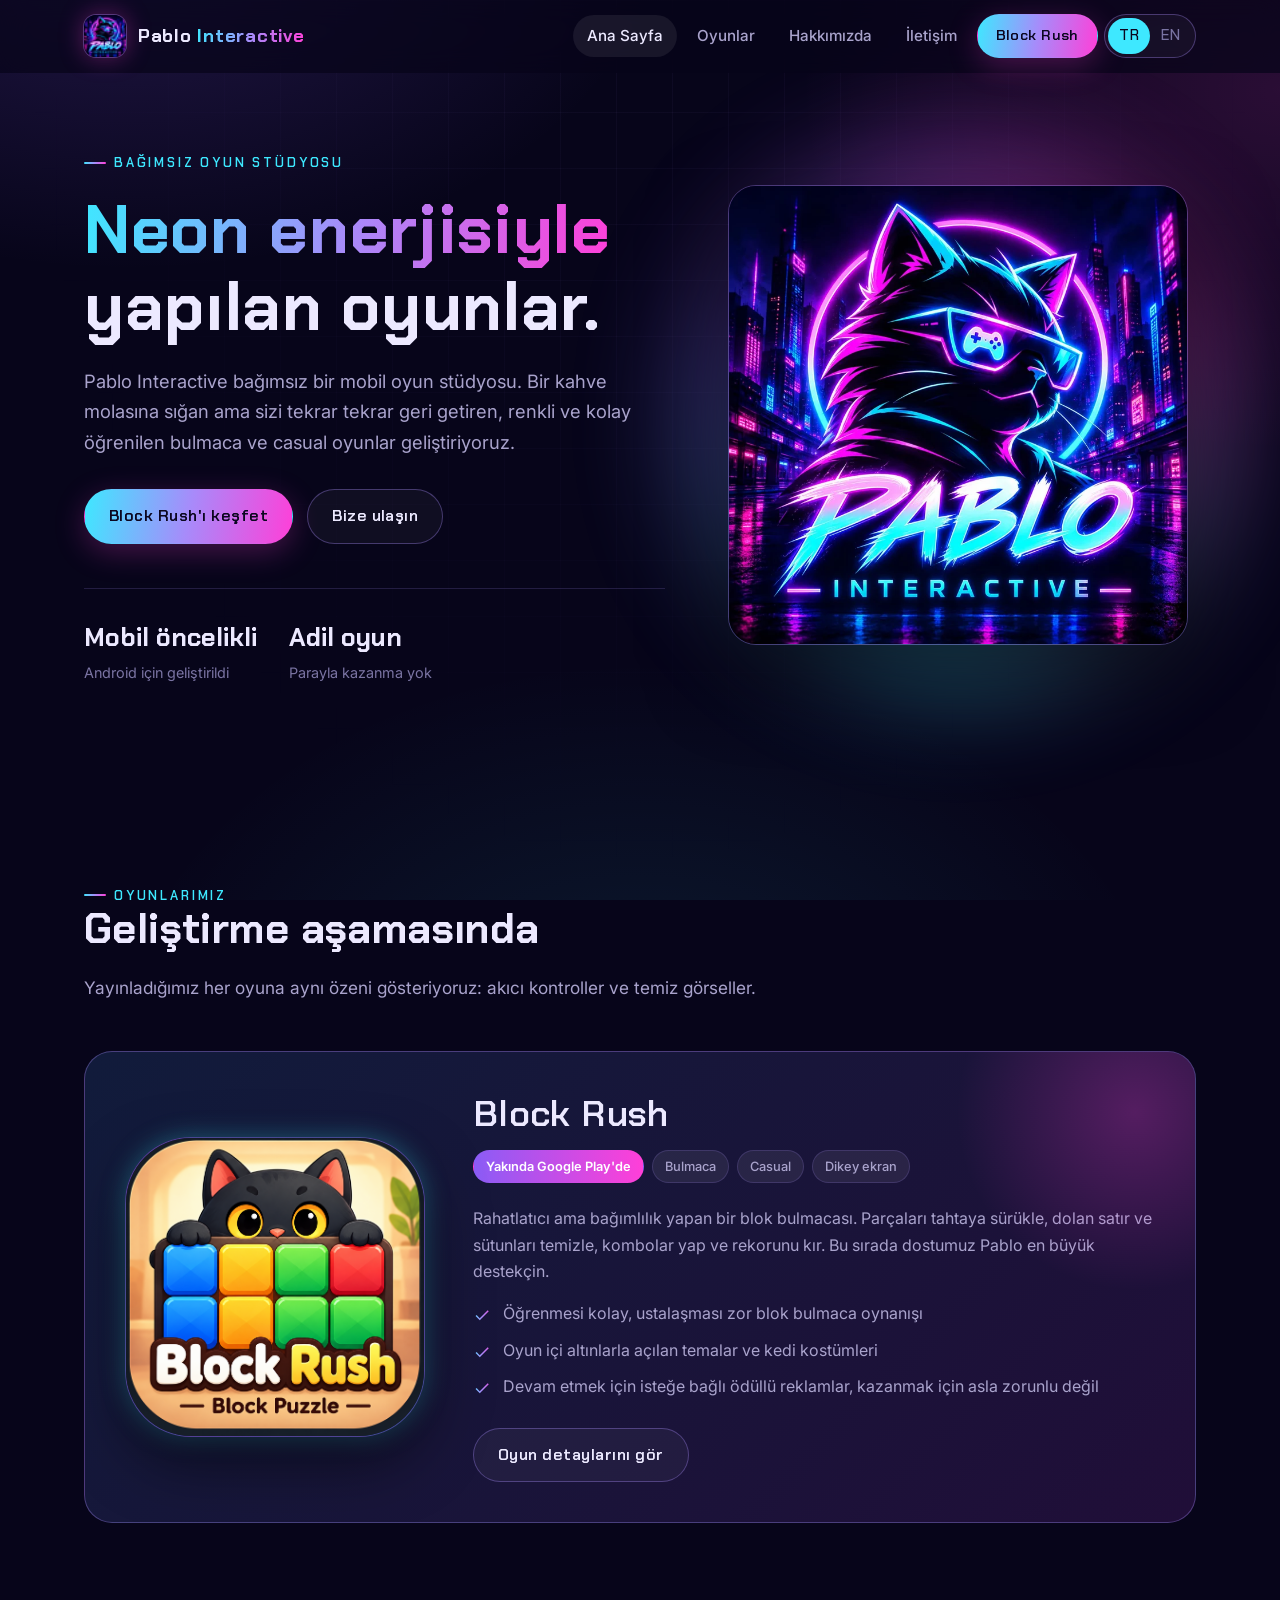
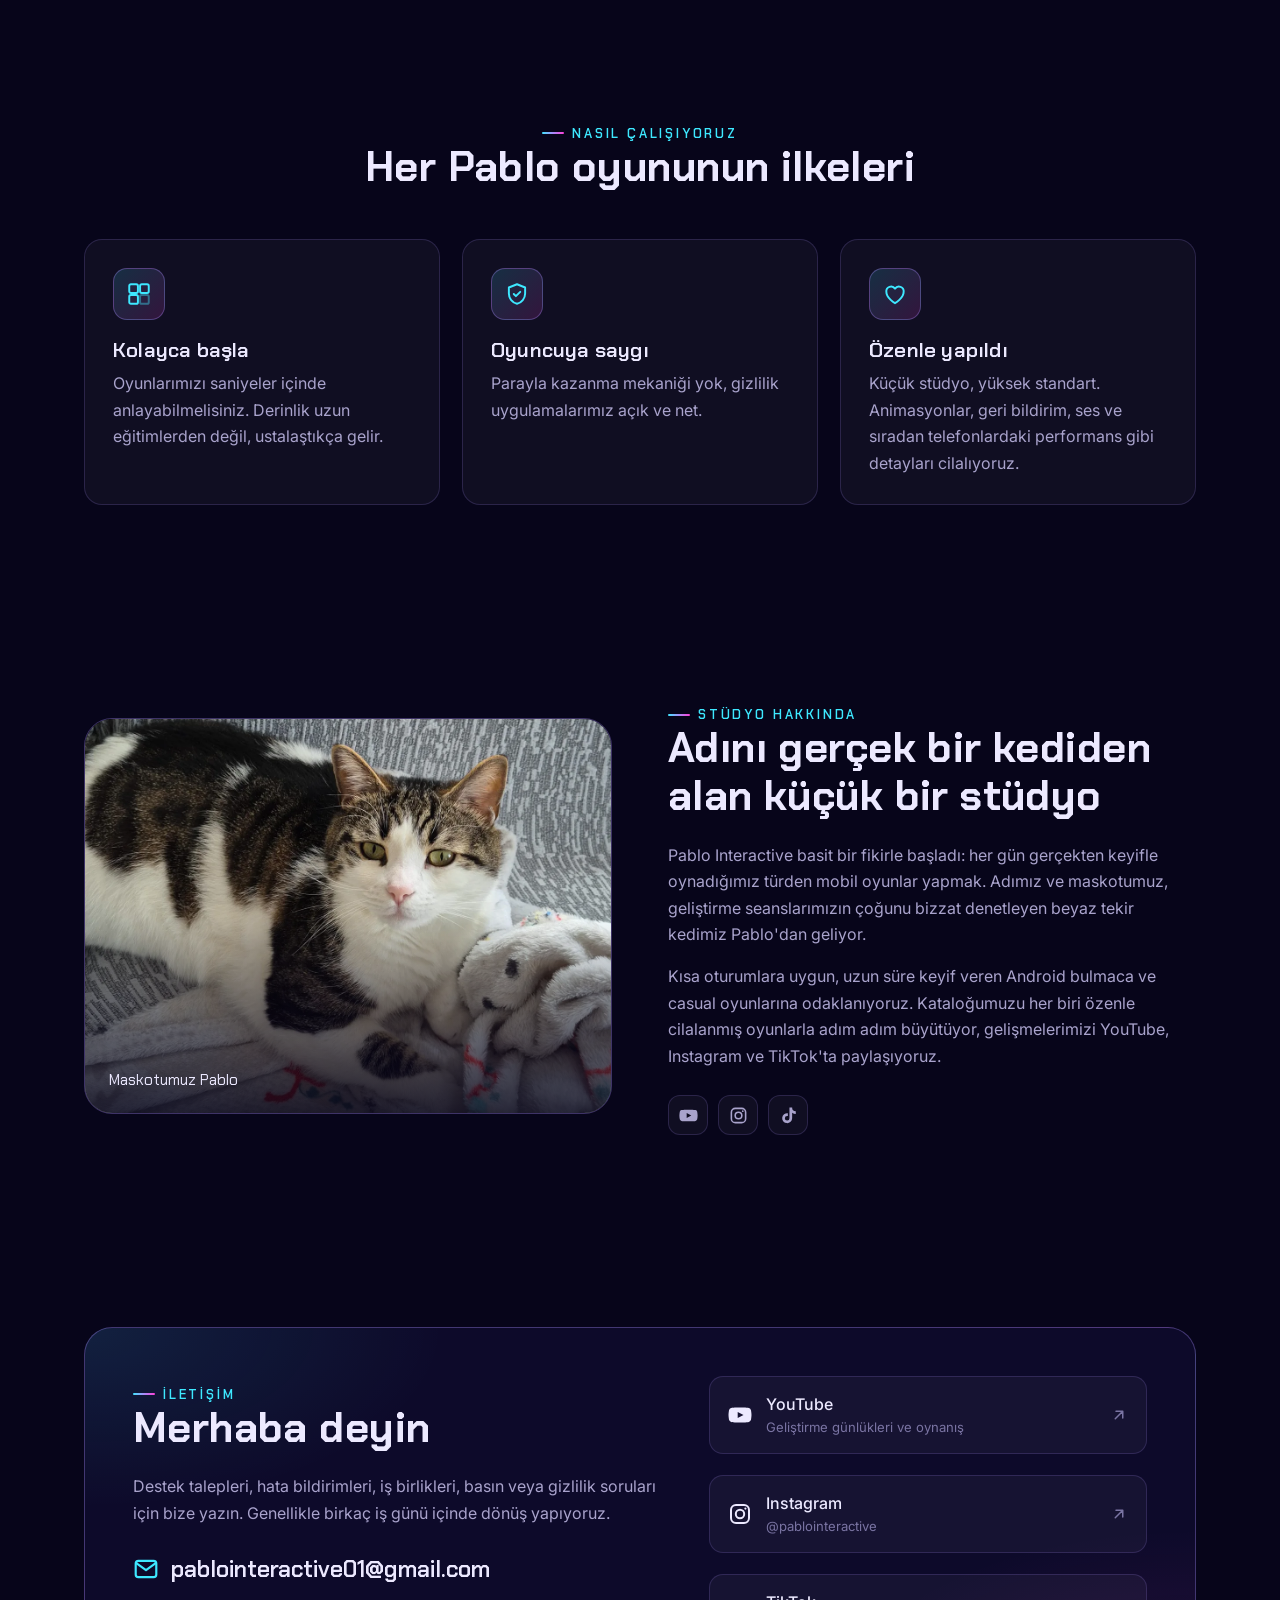
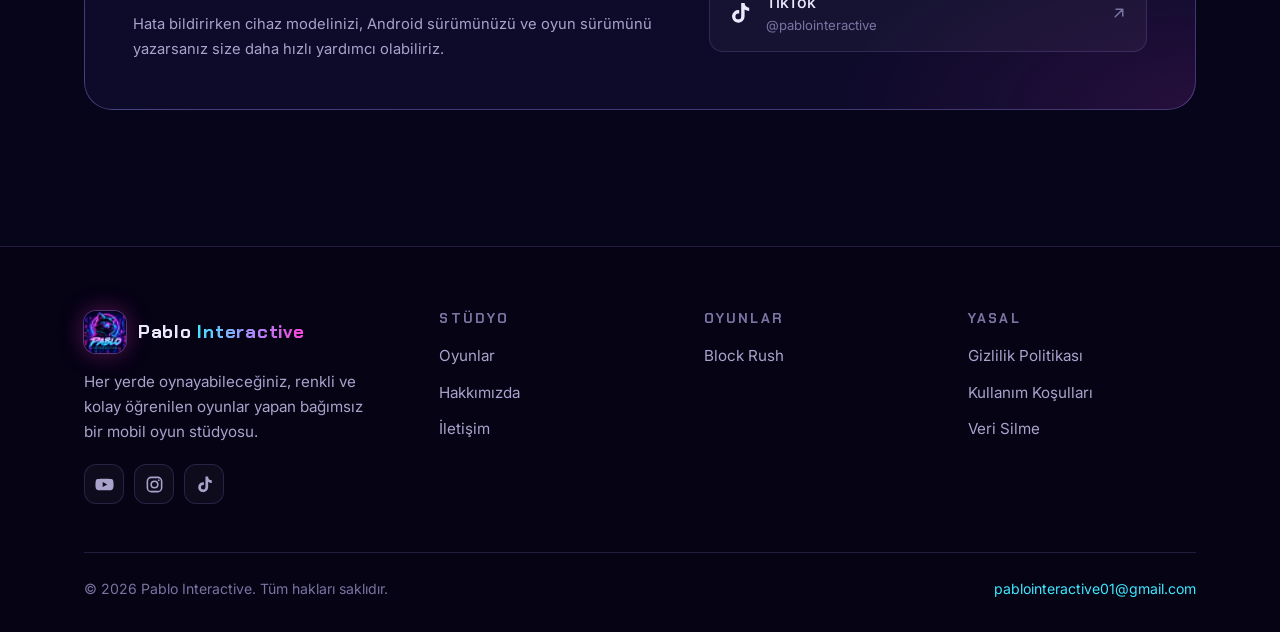
==== commit 9b7cda8e: "Add files via upload" ====
--- a/index.html
+++ b/index.html
@@ -49,7 +49,7 @@
   <div class="container hero-grid">
     <div>
       <span class="eyebrow">Bağımsız oyun stüdyosu</span>
-      <h1>Neon enerjisi ve <span class="gradient-text">kocaman bir kalple</span> yapılan oyunlar.</h1>
+      <h1><span class="gradient-text">Neon enerjisiyle</span> yapılan oyunlar.</h1>
       <p class="lead">Pablo Interactive bağımsız bir mobil oyun stüdyosu. Bir kahve molasına sığan ama sizi tekrar tekrar geri getiren, renkli ve kolay öğrenilen bulmaca ve casual oyunlar geliştiriyoruz.</p>
       <div class="hero-actions">
         <a class="btn btn-primary" href="block-rush.html">Block Rush'ı keşfet</a>
@@ -58,7 +58,6 @@
       <div class="hero-stats">
         <div><strong>Mobil öncelikli</strong><span>Android için geliştirildi</span></div>
         <div><strong>Adil oyun</strong><span>Parayla kazanma yok</span></div>
-        <div><strong>Çok dilli</strong><span>Türkçe ve İngilizce</span></div>
       </div>
     </div>
     <div class="hero-art">
@@ -75,7 +74,7 @@
     <div class="section-head reveal">
       <span class="eyebrow">Oyunlarımız</span>
       <h2>Geliştirme aşamasında</h2>
-      <p>Yayınladığımız her oyuna aynı özeni gösteriyoruz: akıcı kontroller, temiz görseller ve reklam ile satın alımlara saygılı bir yaklaşım.</p>
+      <p>Yayınladığımız her oyuna aynı özeni gösteriyoruz: akıcı kontroller ve temiz görseller.</p>
     </div>
     <article class="game-feature reveal">
       <div class="game-icon">
@@ -90,7 +89,7 @@
           <span class="tag">Casual</span>
           <span class="tag">Dikey ekran</span>
         </div>
-        <p class="muted">Rahatlatıcı ama bağımlılık yapan bir blok bulmacası. Parçaları tahtaya sürükle, dolan satır ve sütunları temizle, kombolar yap ve rekorunu kır. Bu sırada sürekli büyüyen kostüm dolabıyla kedimiz Pablo da seni destekliyor.</p>
+        <p class="muted">Rahatlatıcı ama bağımlılık yapan bir blok bulmacası. Parçaları tahtaya sürükle, dolan satır ve sütunları temizle, kombolar yap ve rekorunu kır. Bu sırada dostumuz Pablo en büyük destekçin.</p>
         <ul class="check-list">
           <li>Öğrenmesi kolay, ustalaşması zor blok bulmaca oynanışı</li>
           <li>Oyun içi altınlarla açılan temalar ve kedi kostümleri</li>
@@ -117,7 +116,7 @@
       <div class="card reveal">
         <div class="icon-badge"><svg viewBox="0 0 24 24" fill="none" stroke="currentColor" stroke-width="1.8" stroke-linecap="round" stroke-linejoin="round" aria-hidden="true"><path d="M12 3 4.5 6v5.5c0 4.6 3.2 8.4 7.5 9.5 4.3-1.1 7.5-4.9 7.5-9.5V6L12 3Z"/><path d="m9 12 2 2 4-4"/></svg></div>
         <h3>Oyuncuya saygı</h3>
-        <p>Parayla kazanma mekaniği yok, gizlilik uygulamaları net, reklamları ise ödül için siz seçerek izlersiniz.</p>
+        <p>Parayla kazanma mekaniği yok, gizlilik uygulamalarımız açık ve net.</p>
       </div>
       <div class="card reveal">
         <div class="icon-badge"><svg viewBox="0 0 24 24" fill="none" stroke="currentColor" stroke-width="1.8" stroke-linejoin="round" aria-hidden="true"><path d="M12 20.5s-8-4.6-8-10.6A4.4 4.4 0 0 1 12 7a4.4 4.4 0 0 1 8 2.9c0 6-8 10.6-8 10.6Z"/></svg></div>
@@ -132,8 +131,8 @@
   <div class="container about-grid">
     <figure class="about-visual reveal" style="margin:0">
       <picture>
-        <source srcset="img/logo.webp" type="image/webp">
-        <img src="img/logo.jpg" alt="" width="800" height="800" loading="lazy">
+        <source srcset="img/pablo.webp" type="image/webp">
+        <img src="img/pablo.jpg" alt="Pablo, beyaz tekir kedimiz" width="1200" height="900" loading="lazy">
       </picture>
       <figcaption>Maskotumuz Pablo</figcaption>
     </figure>
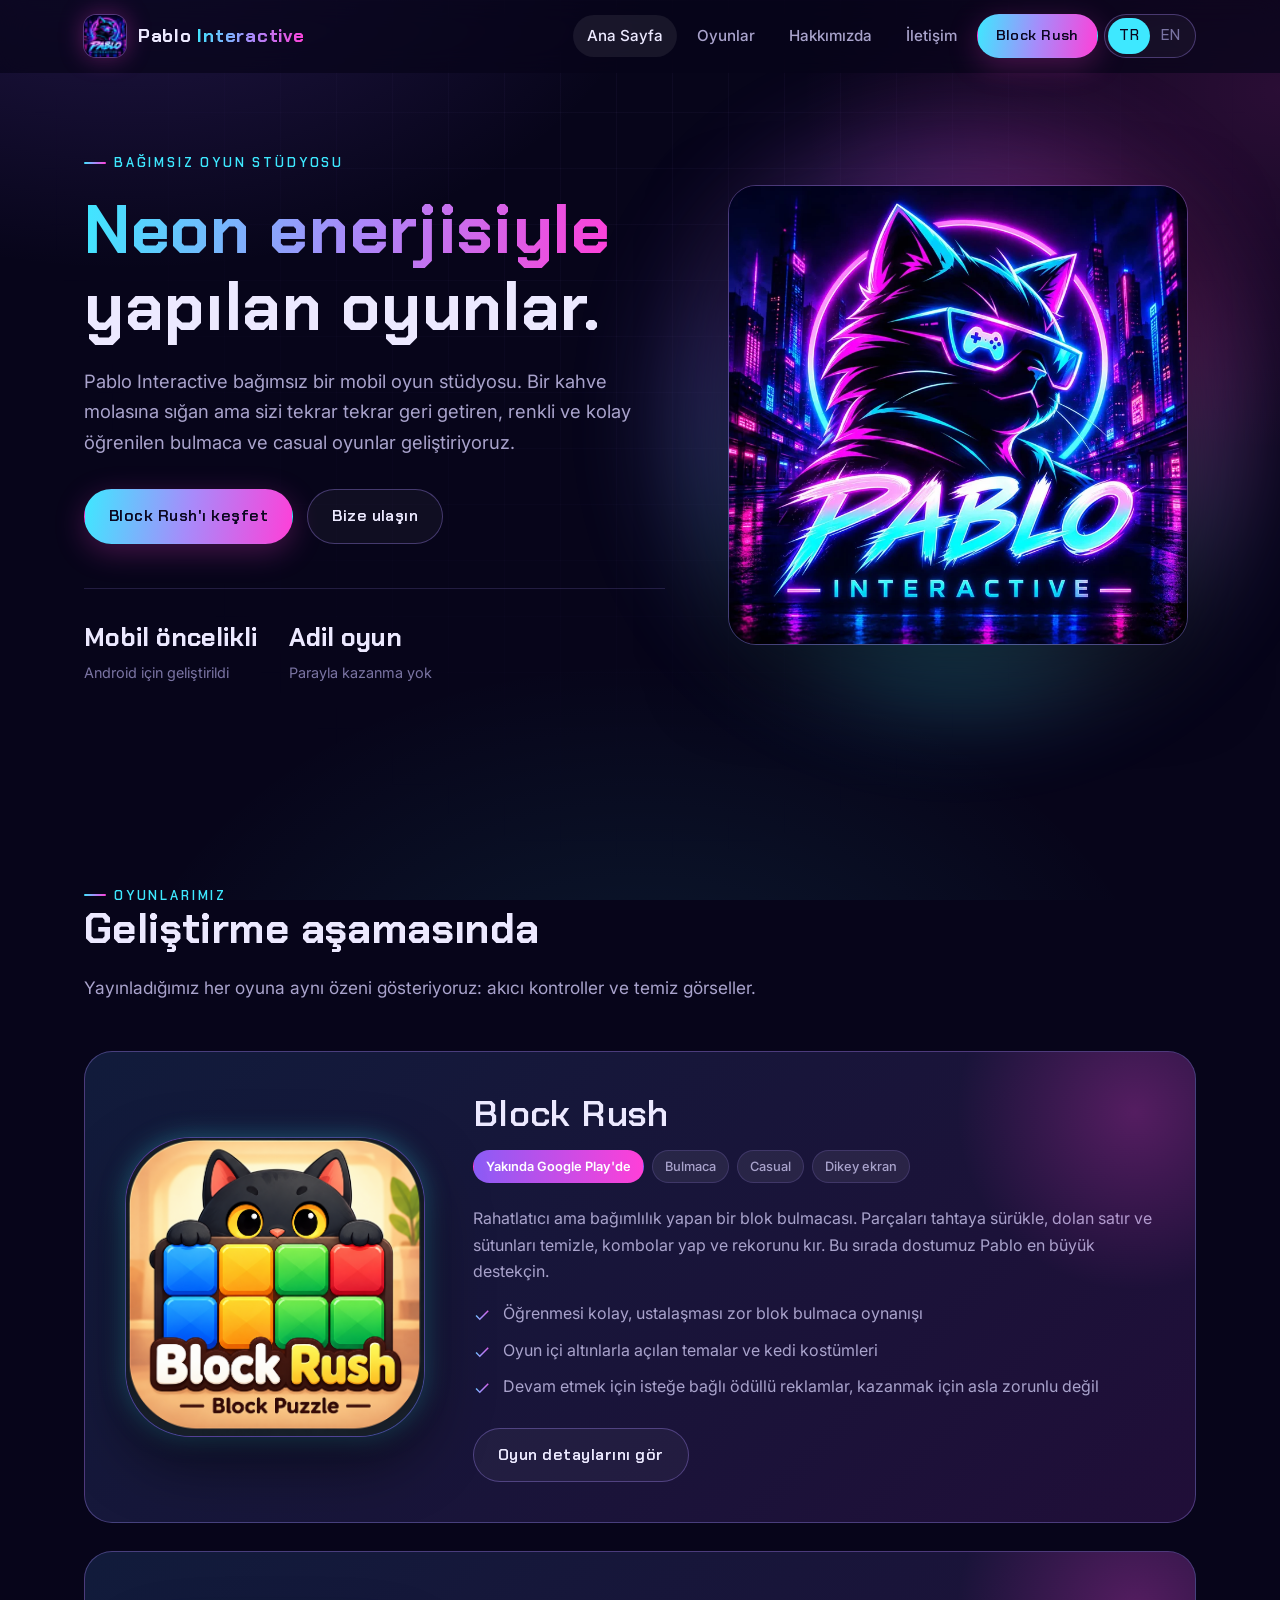
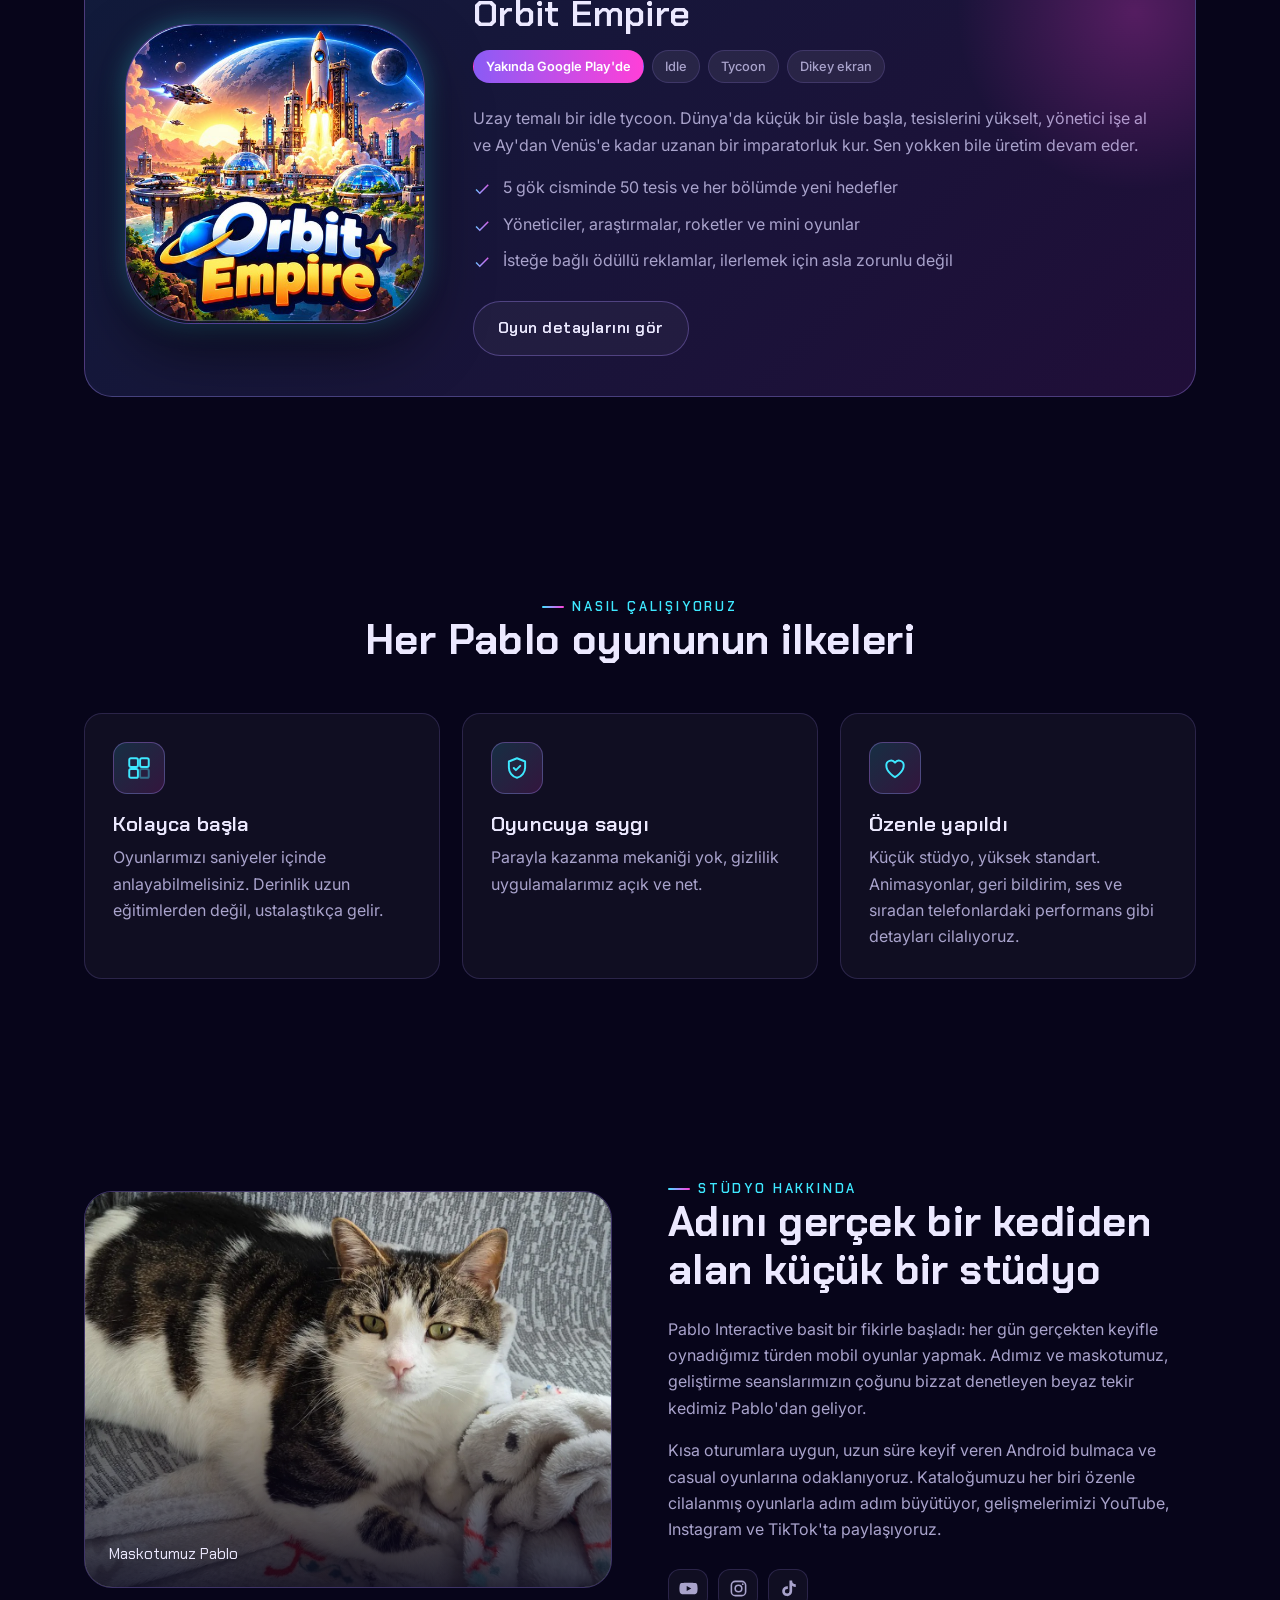
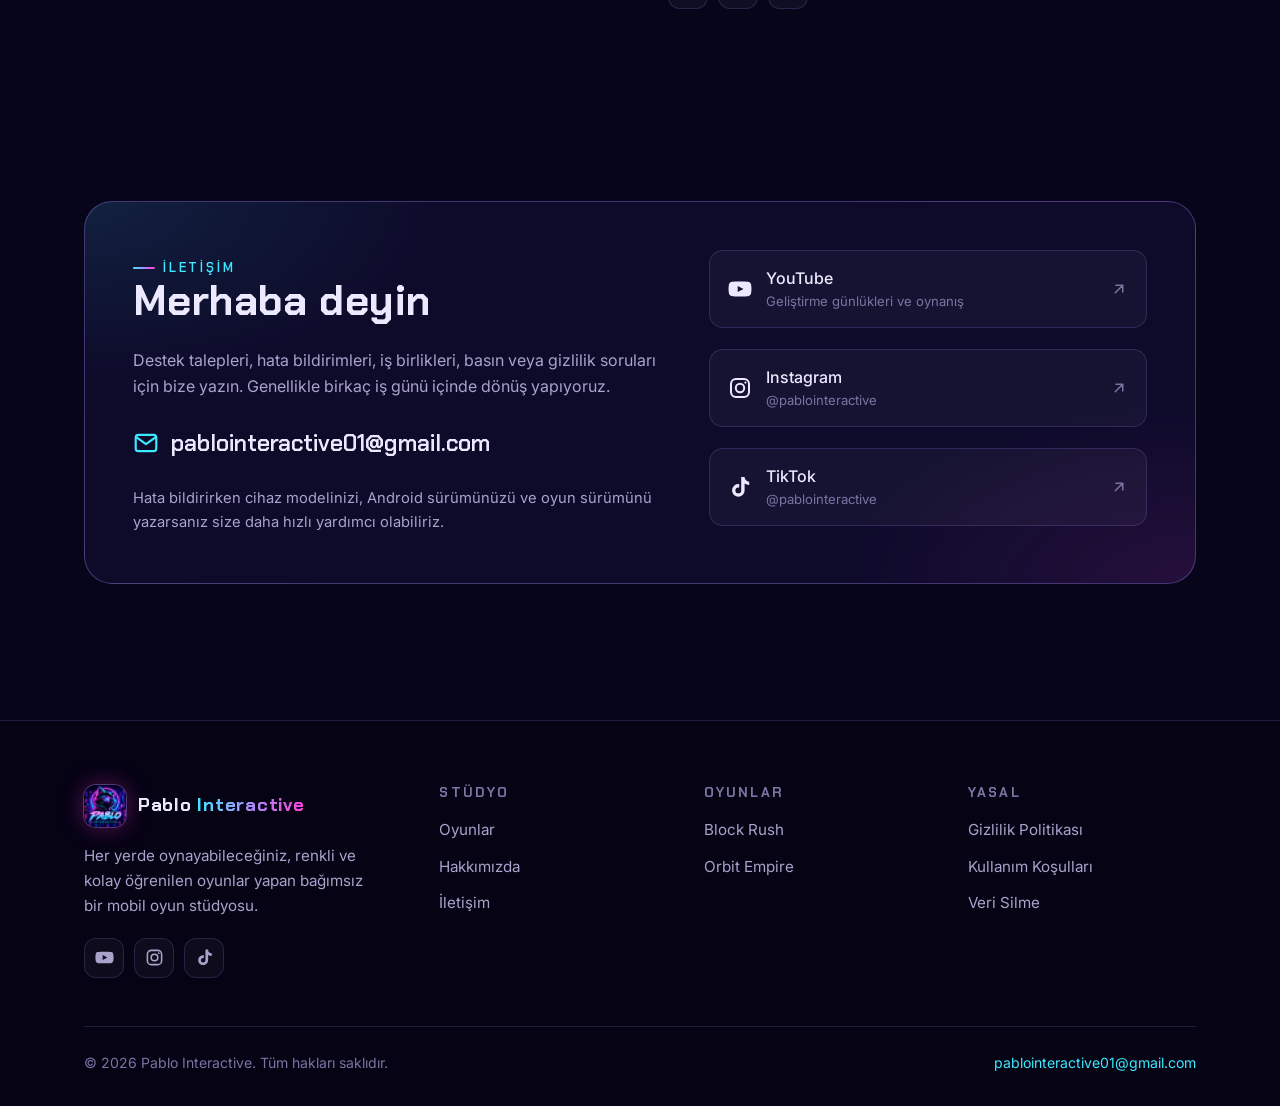
==== commit 9d2c0424: "Add files via upload" ====
--- a/index.html
+++ b/index.html
@@ -98,6 +98,28 @@
         <a class="btn btn-ghost" href="block-rush.html">Oyun detaylarını gör</a>
       </div>
     </article>
+    <article class="game-feature reveal" style="margin-top:28px">
+      <div class="game-icon">
+  <div class="fallback" aria-hidden="true"><i></i><i></i><i></i><i></i><i></i><i></i><i></i><i></i><i></i></div>
+  <img src="img/orbit-empire-icon.jpg" alt="Orbit Empire uygulama ikonu" width="512" height="512" loading="lazy">
+</div>
+      <div>
+        <h3 style="font-size:clamp(1.7rem,3.4vw,2.3rem);margin:0">Orbit Empire</h3>
+        <div class="tag-row">
+          <span class="tag soon">Yakında Google Play'de</span>
+          <span class="tag">Idle</span>
+          <span class="tag">Tycoon</span>
+          <span class="tag">Dikey ekran</span>
+        </div>
+        <p class="muted">Uzay temalı bir idle tycoon. Dünya'da küçük bir üsle başla, tesislerini yükselt, yönetici işe al ve Ay'dan Venüs'e kadar uzanan bir imparatorluk kur. Sen yokken bile üretim devam eder.</p>
+        <ul class="check-list">
+          <li>5 gök cisminde 50 tesis ve her bölümde yeni hedefler</li>
+          <li>Yöneticiler, araştırmalar, roketler ve mini oyunlar</li>
+          <li>İsteğe bağlı ödüllü reklamlar, ilerlemek için asla zorunlu değil</li>
+        </ul>
+        <a class="btn btn-ghost" href="orbit-empire.html">Oyun detaylarını gör</a>
+      </div>
+    </article>
   </div>
 </section>
 
@@ -196,6 +218,7 @@
         <h4>Oyunlar</h4>
         <ul>
           <li><a href="block-rush.html">Block Rush</a></li>
+          <li><a href="orbit-empire.html">Orbit Empire</a></li>
         </ul>
       </div>
       <div>
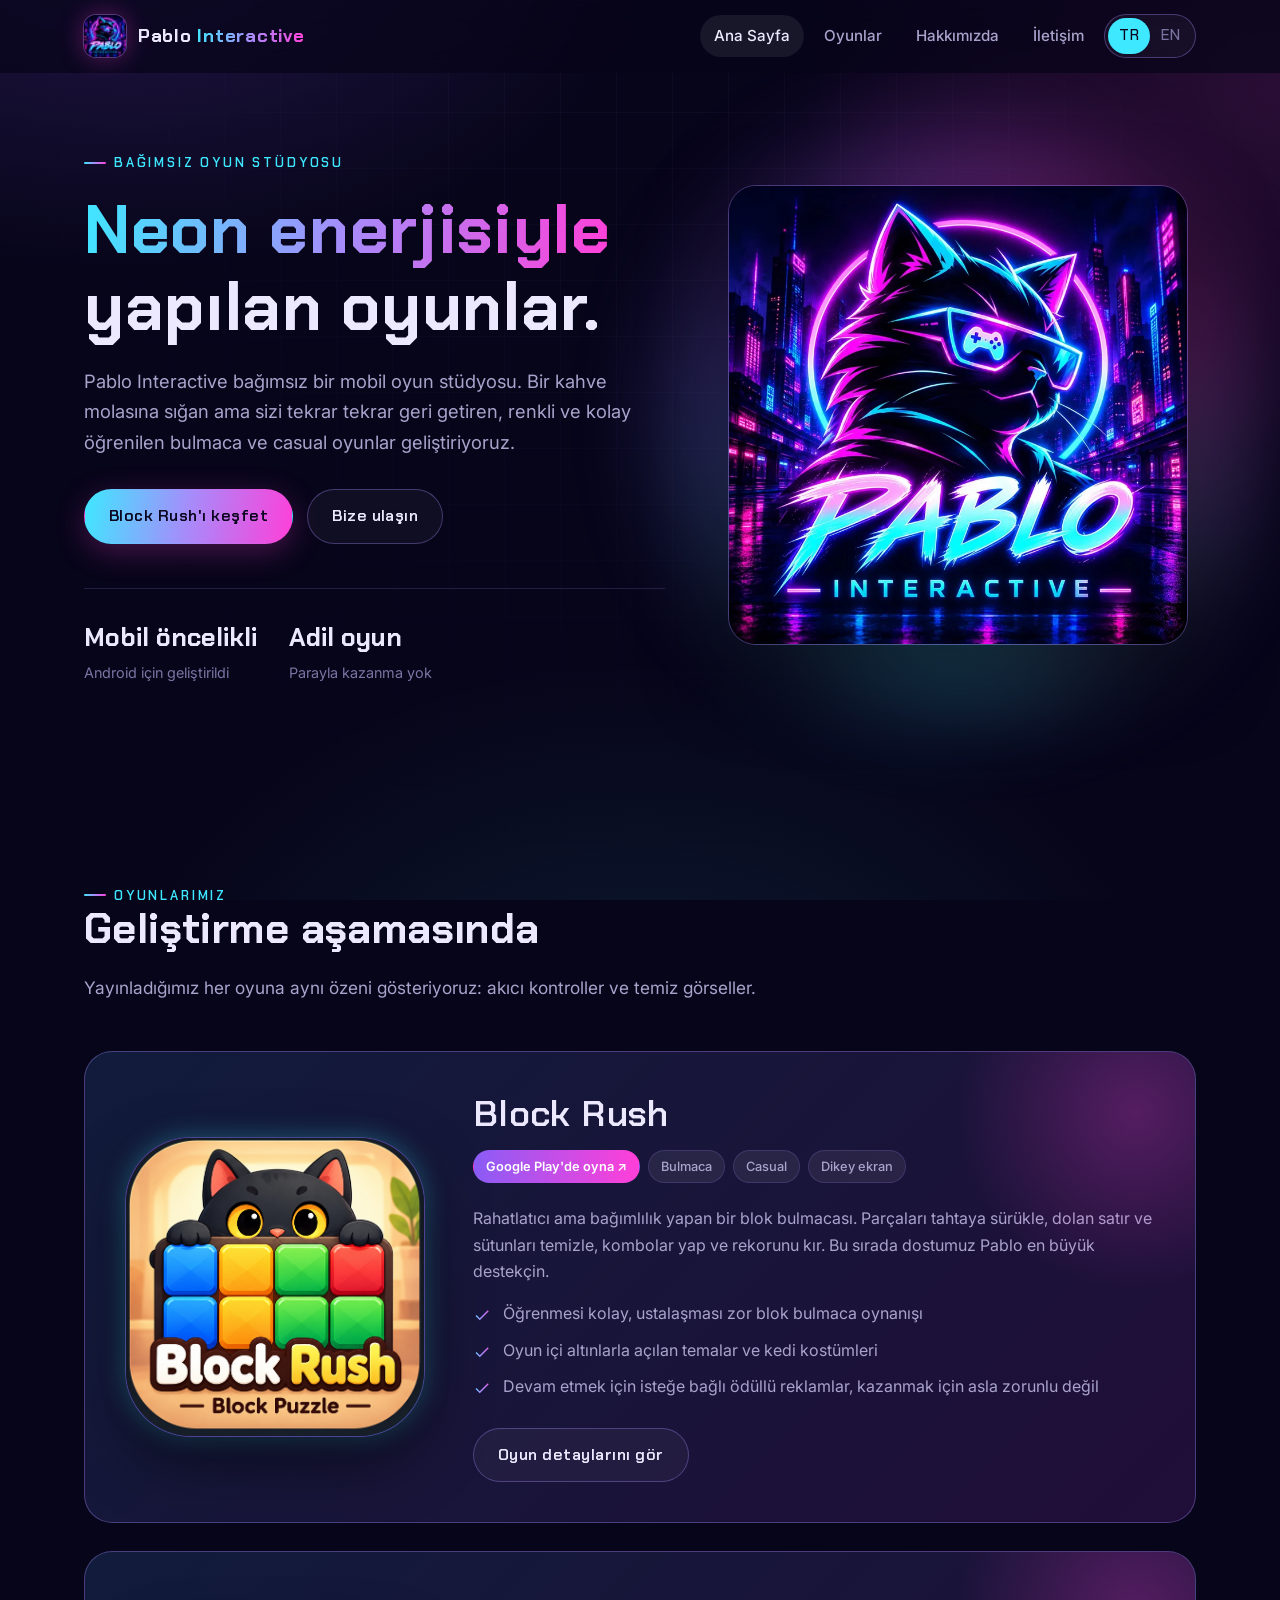
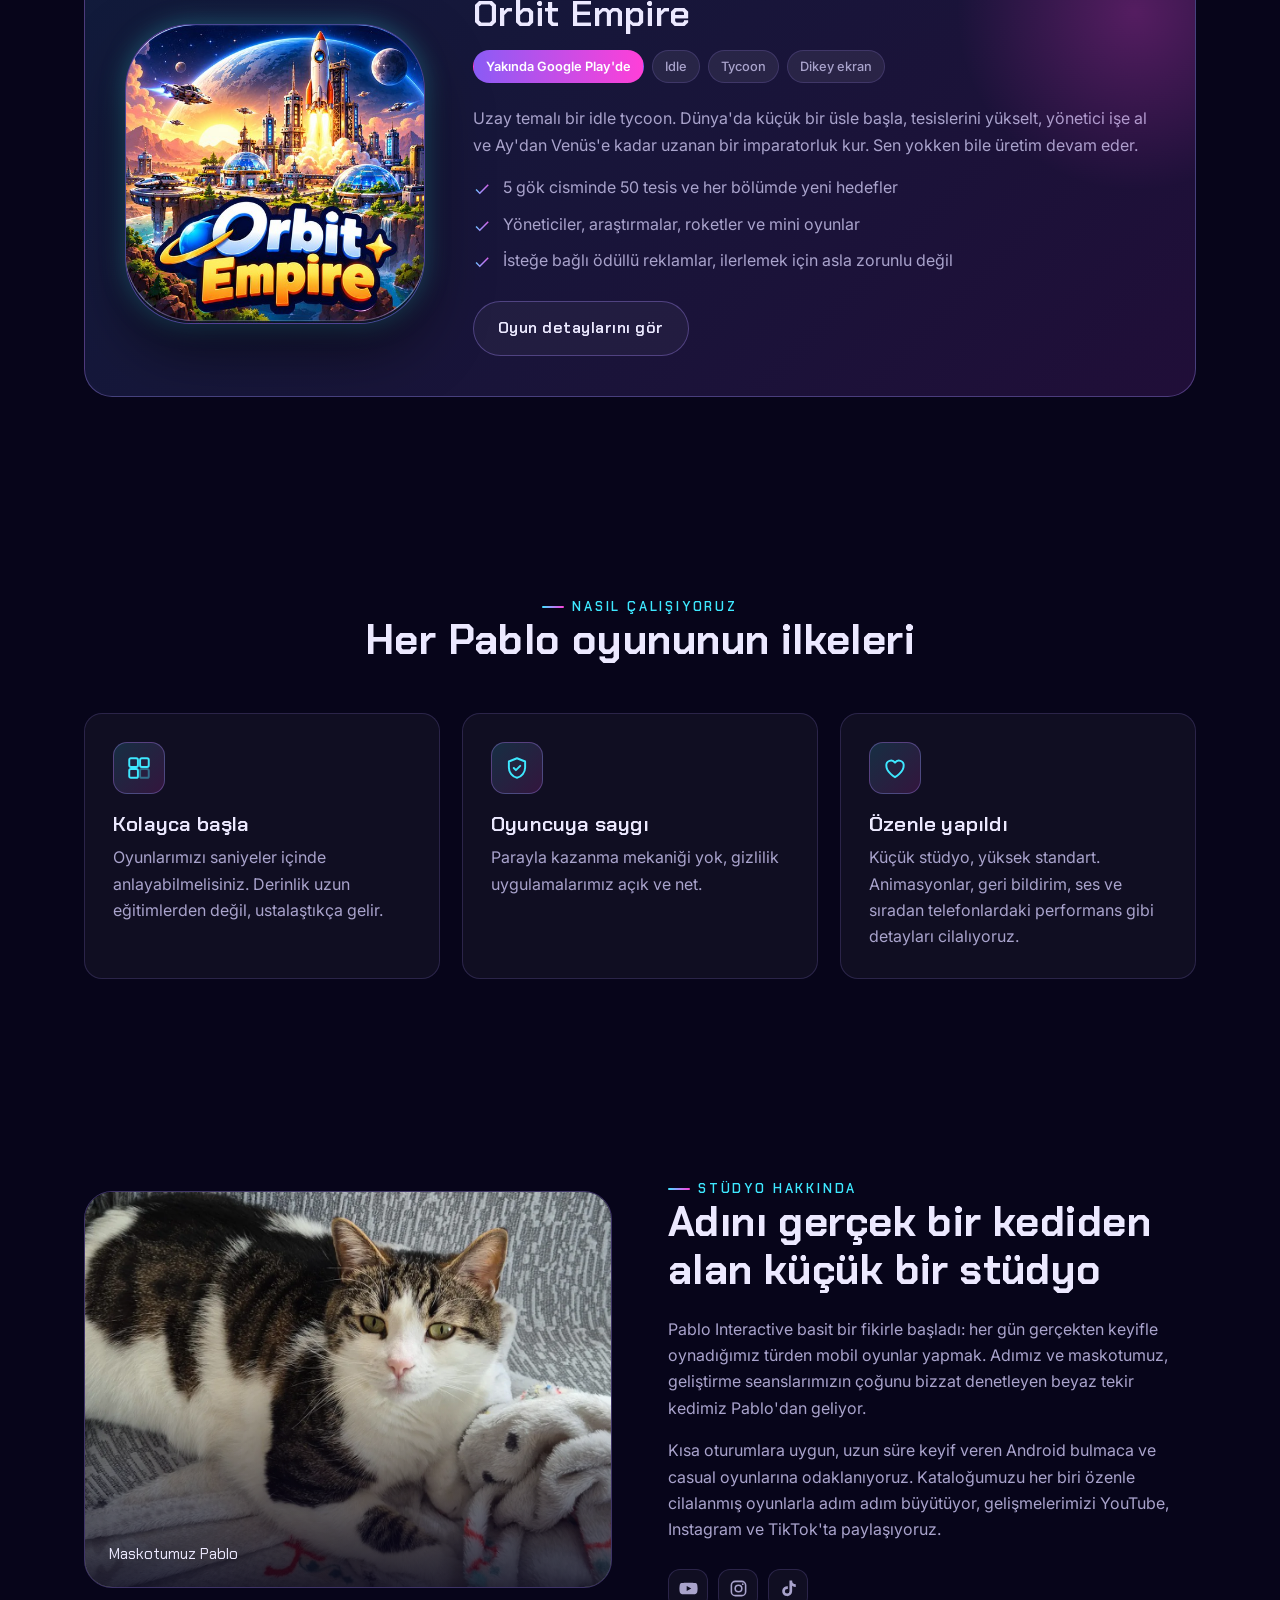
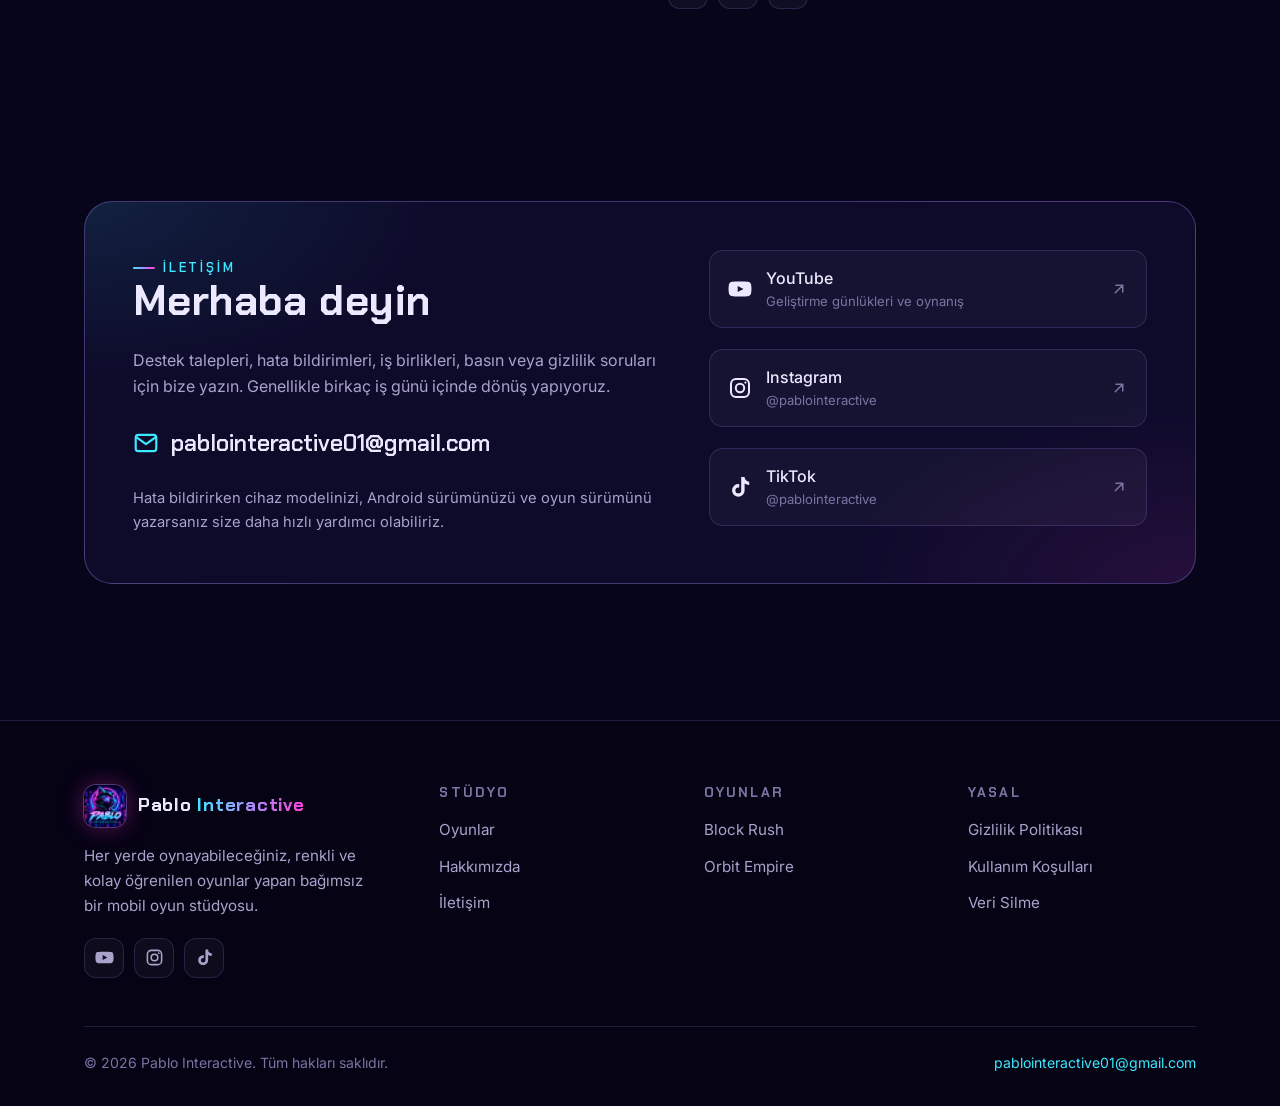
==== commit edca5924: "Add files via upload" ====
--- a/index.html
+++ b/index.html
@@ -40,7 +40,7 @@
     </a>
     <button class="nav-toggle" type="button" aria-expanded="false" aria-controls="nav-links" aria-label="Menüyü aç"><svg viewBox="0 0 24 24" fill="none" stroke="currentColor" stroke-width="2" stroke-linecap="round" aria-hidden="true"><path d="M4 7h16M4 12h16M4 17h16"/></svg></button>
     <ul class="nav-links" id="nav-links">
-      <li><a href="index.html" aria-current="page">Ana Sayfa</a></li><li><a href="index.html#games">Oyunlar</a></li><li><a href="index.html#about">Hakkımızda</a></li><li><a href="index.html#contact">İletişim</a></li><li><a class="btn btn-primary" href="block-rush.html">Block Rush</a></li><li><div class="lang-switch" role="group" aria-label="Dil"><a href="index.html" hreflang="tr" lang="tr" aria-current="true">TR</a><a href="en/index.html" hreflang="en" lang="en">EN</a></div></li>
+      <li><a href="index.html" aria-current="page">Ana Sayfa</a></li><li><a href="index.html#games">Oyunlar</a></li><li><a href="index.html#about">Hakkımızda</a></li><li><a href="index.html#contact">İletişim</a></li><li><div class="lang-switch" role="group" aria-label="Dil"><a href="index.html" hreflang="tr" lang="tr" aria-current="true">TR</a><a href="en/index.html" hreflang="en" lang="en">EN</a></div></li>
     </ul>
   </nav>
 </header>
@@ -84,7 +84,7 @@
       <div>
         <h3 style="font-size:clamp(1.7rem,3.4vw,2.3rem);margin:0">Block Rush</h3>
         <div class="tag-row">
-          <span class="tag soon">Yakında Google Play'de</span>
+          <a class="tag soon" href="https://play.google.com/store/apps/details?id=com.pablogames.blockrushpuzzle" target="_blank" rel="noopener">Google Play&#39;de oyna ↗</a>
           <span class="tag">Bulmaca</span>
           <span class="tag">Casual</span>
           <span class="tag">Dikey ekran</span>
--- a/css/style.css
+++ b/css/style.css
@@ -724,3 +724,6 @@
 @media (max-width: 820px) {
   .nav-links .lang-switch { align-self: flex-start; margin: 6px 0 0 8px; }
 }
+
+a.tag { transition: filter .2s, transform .2s; }
+a.tag:hover { color: #fff; filter: brightness(1.15); transform: translateY(-1px); }
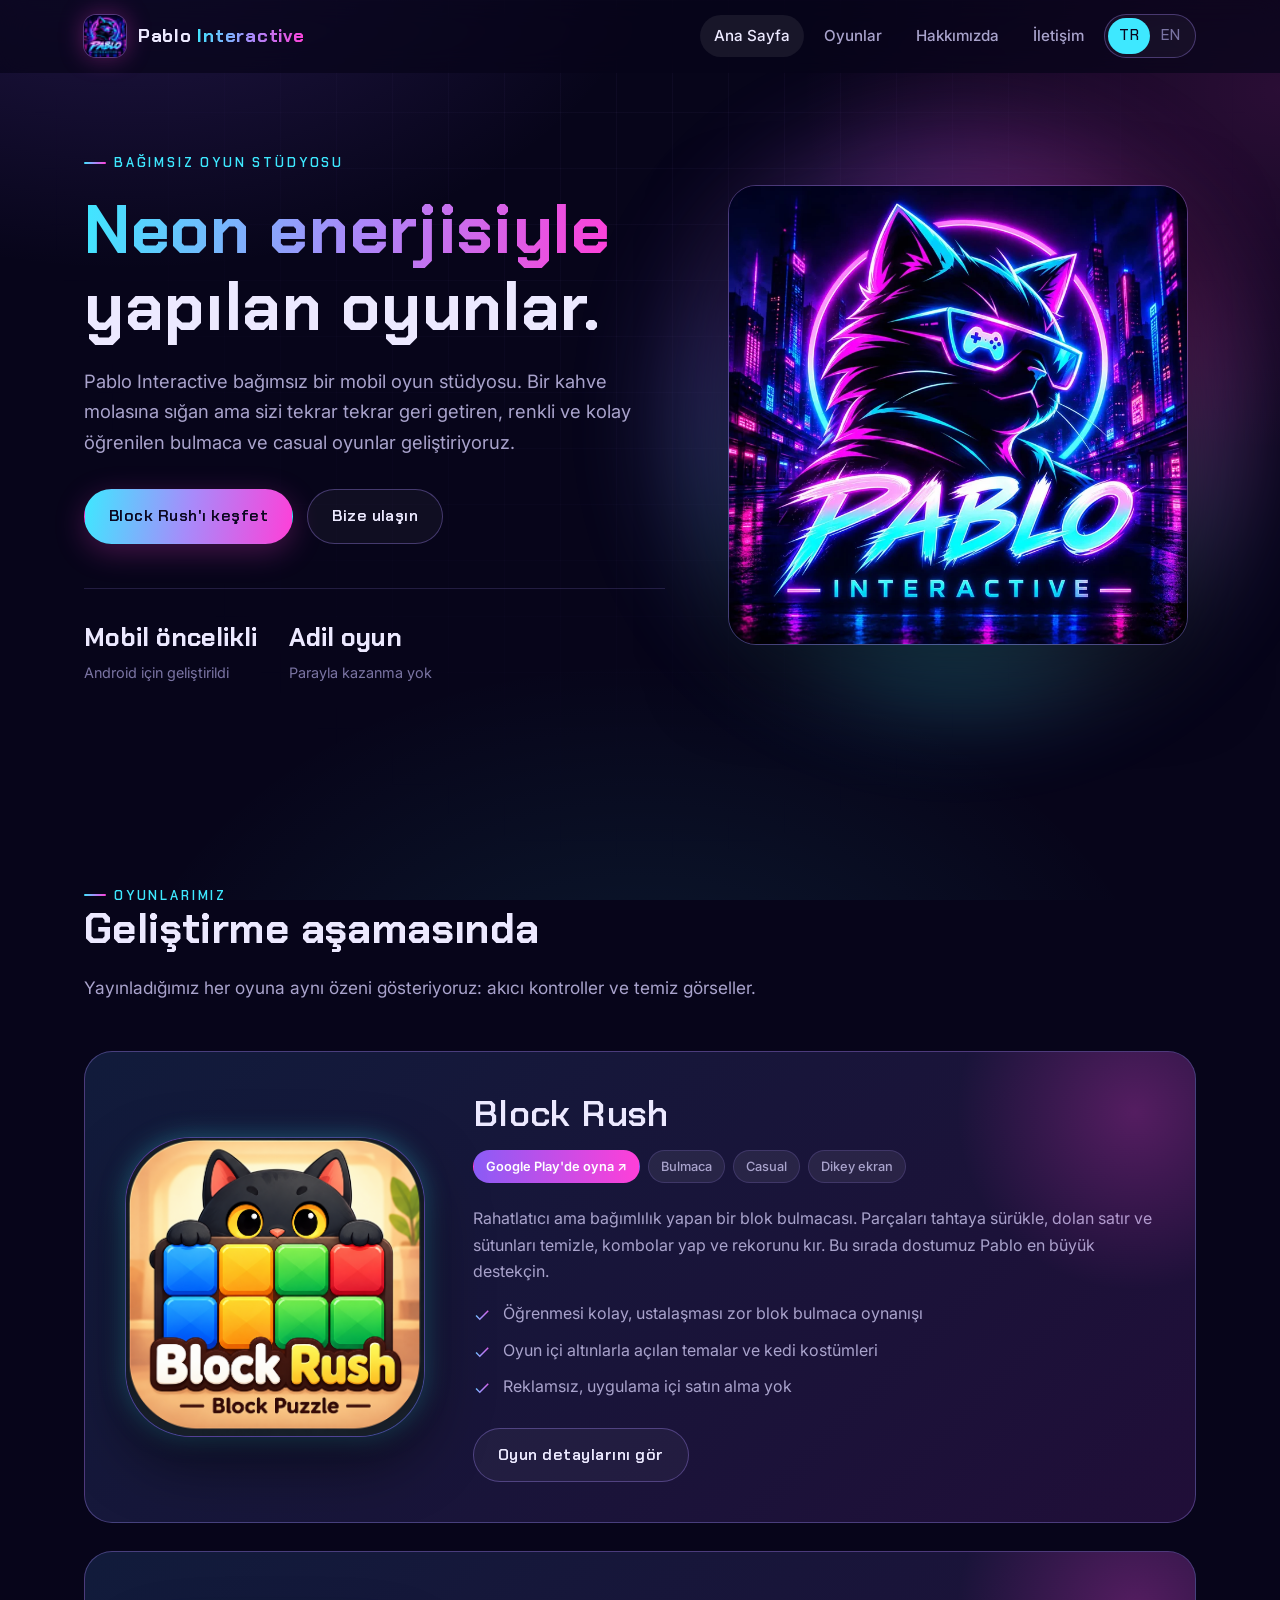
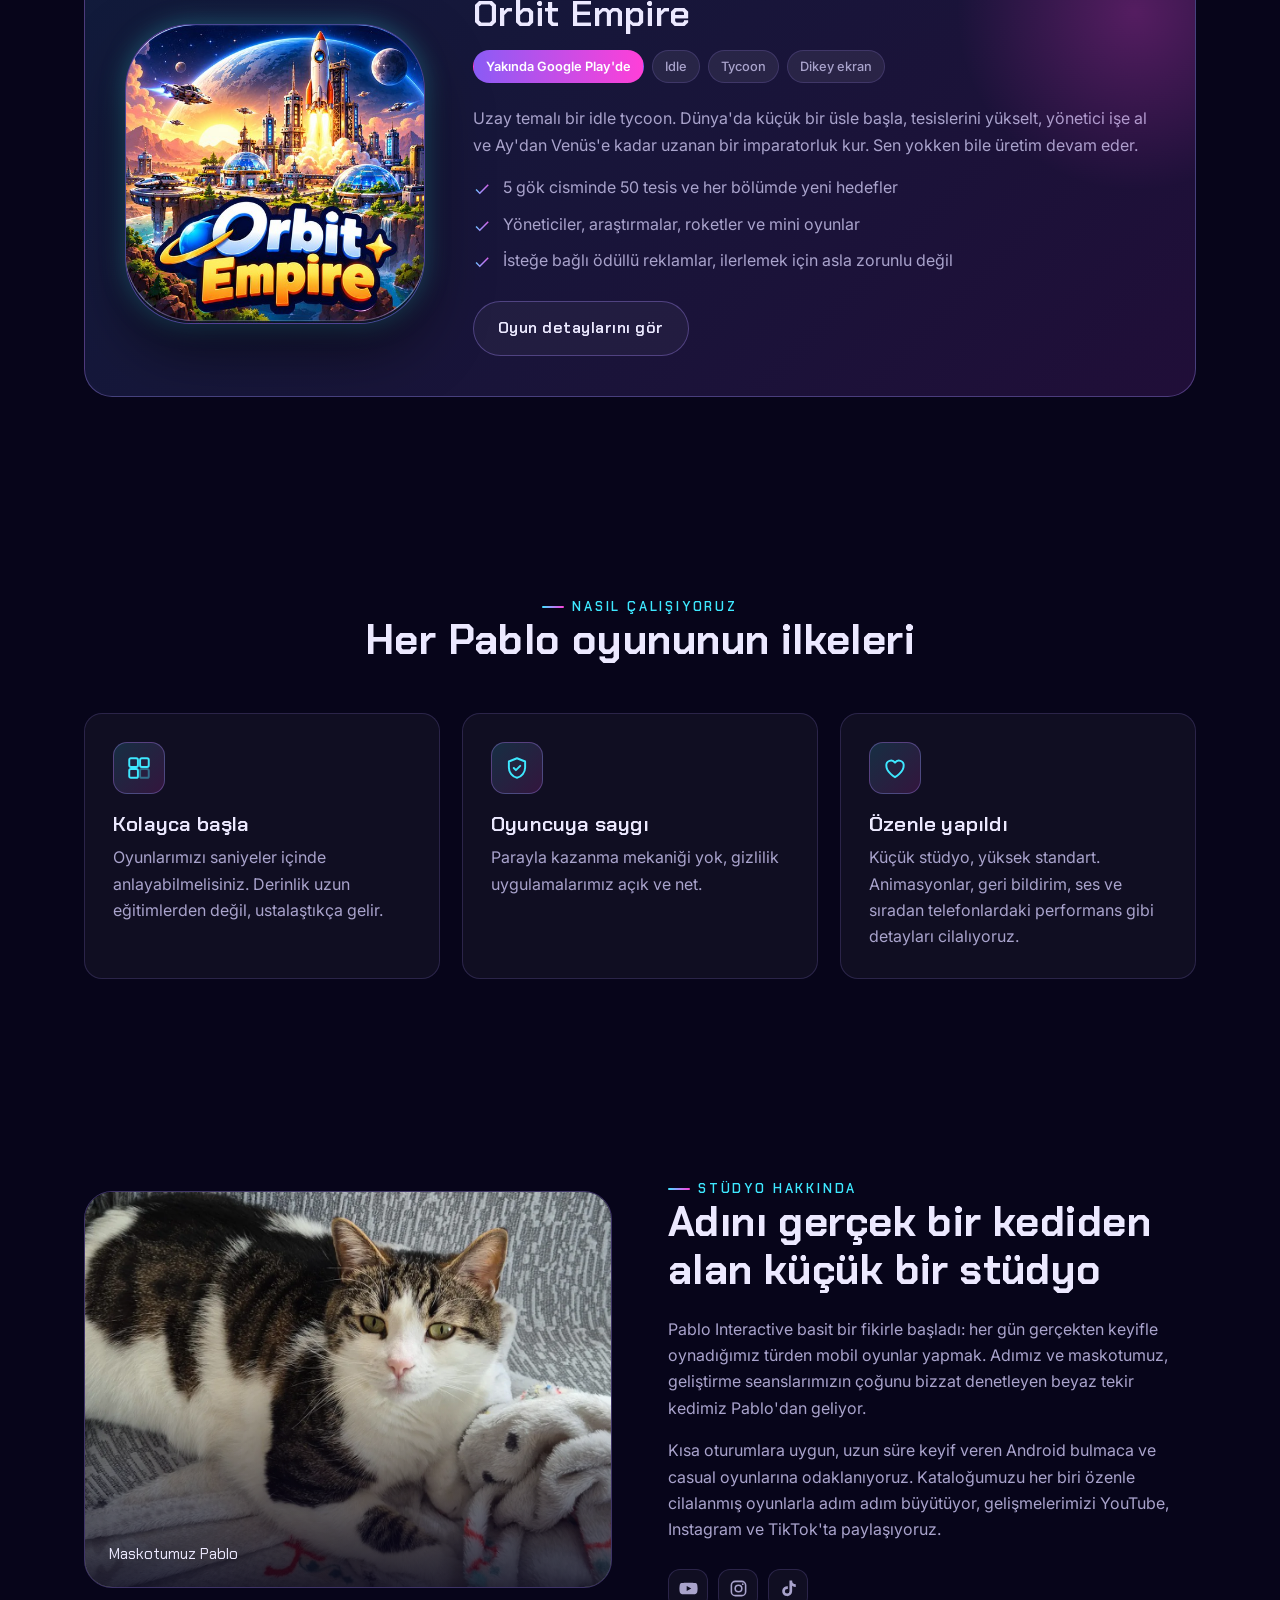
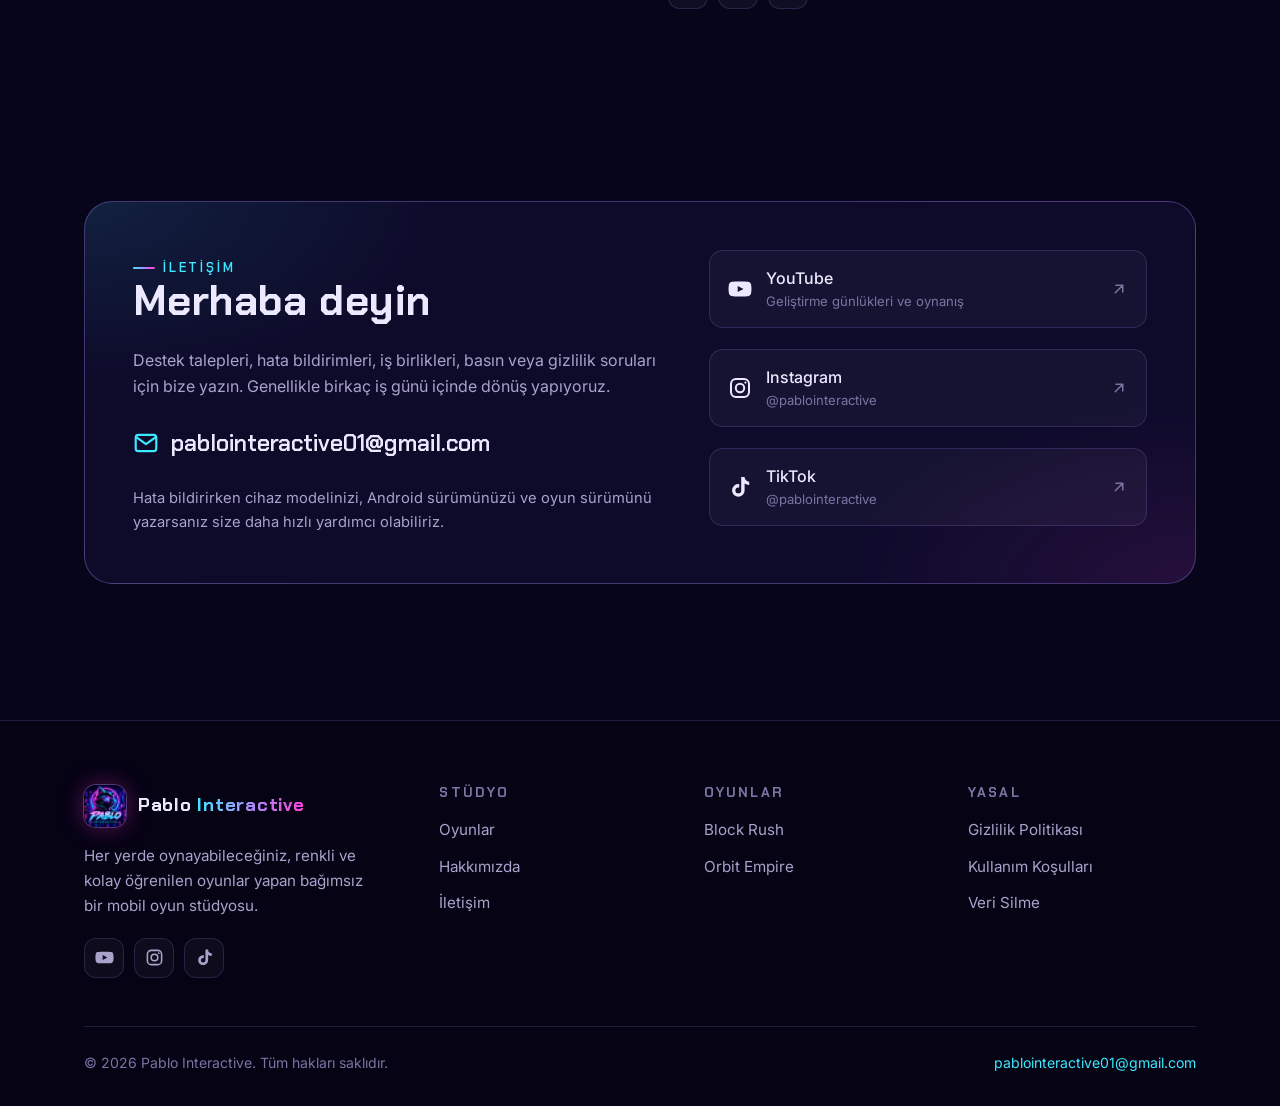
==== commit d68bdcd8: "Add files via upload" ====
--- a/index.html
+++ b/index.html
@@ -93,7 +93,7 @@
         <ul class="check-list">
           <li>Öğrenmesi kolay, ustalaşması zor blok bulmaca oynanışı</li>
           <li>Oyun içi altınlarla açılan temalar ve kedi kostümleri</li>
-          <li>Devam etmek için isteğe bağlı ödüllü reklamlar, kazanmak için asla zorunlu değil</li>
+          <li>Reklamsız, uygulama içi satın alma yok</li>
         </ul>
         <a class="btn btn-ghost" href="block-rush.html">Oyun detaylarını gör</a>
       </div>
